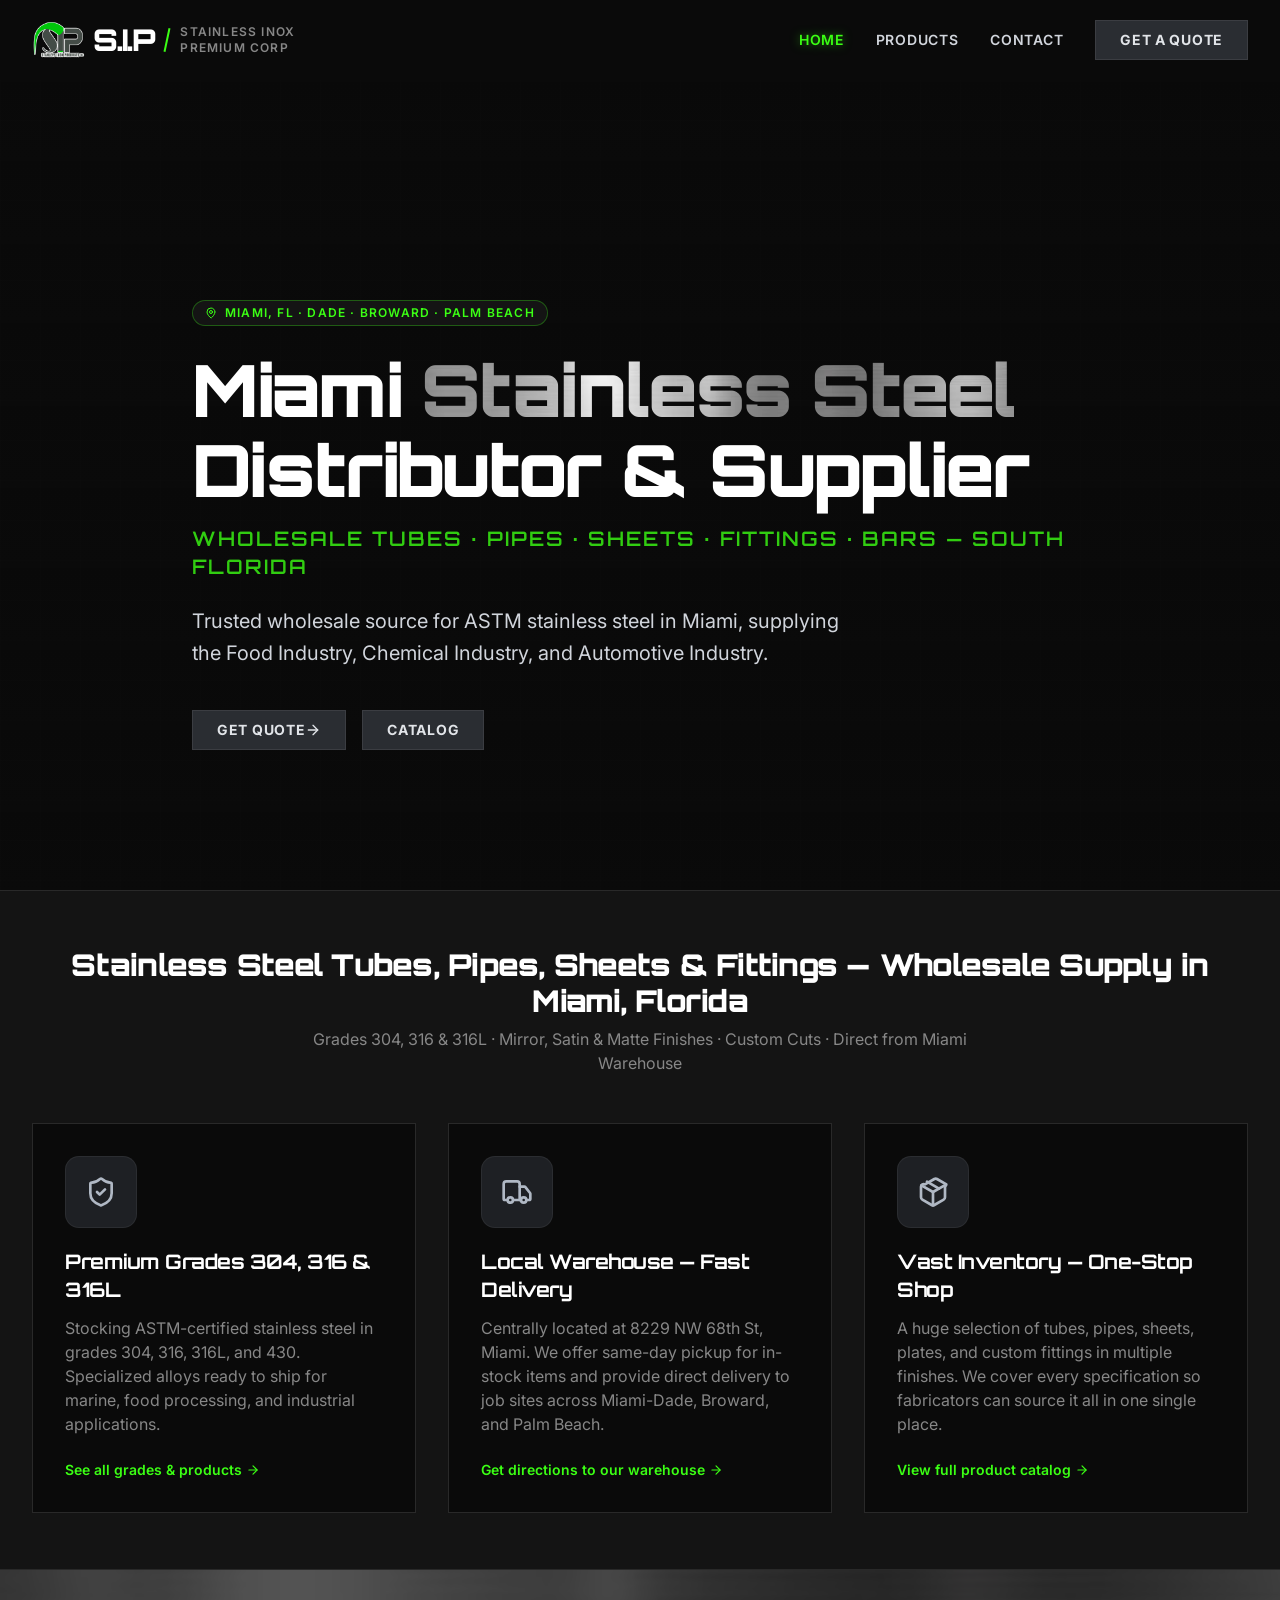
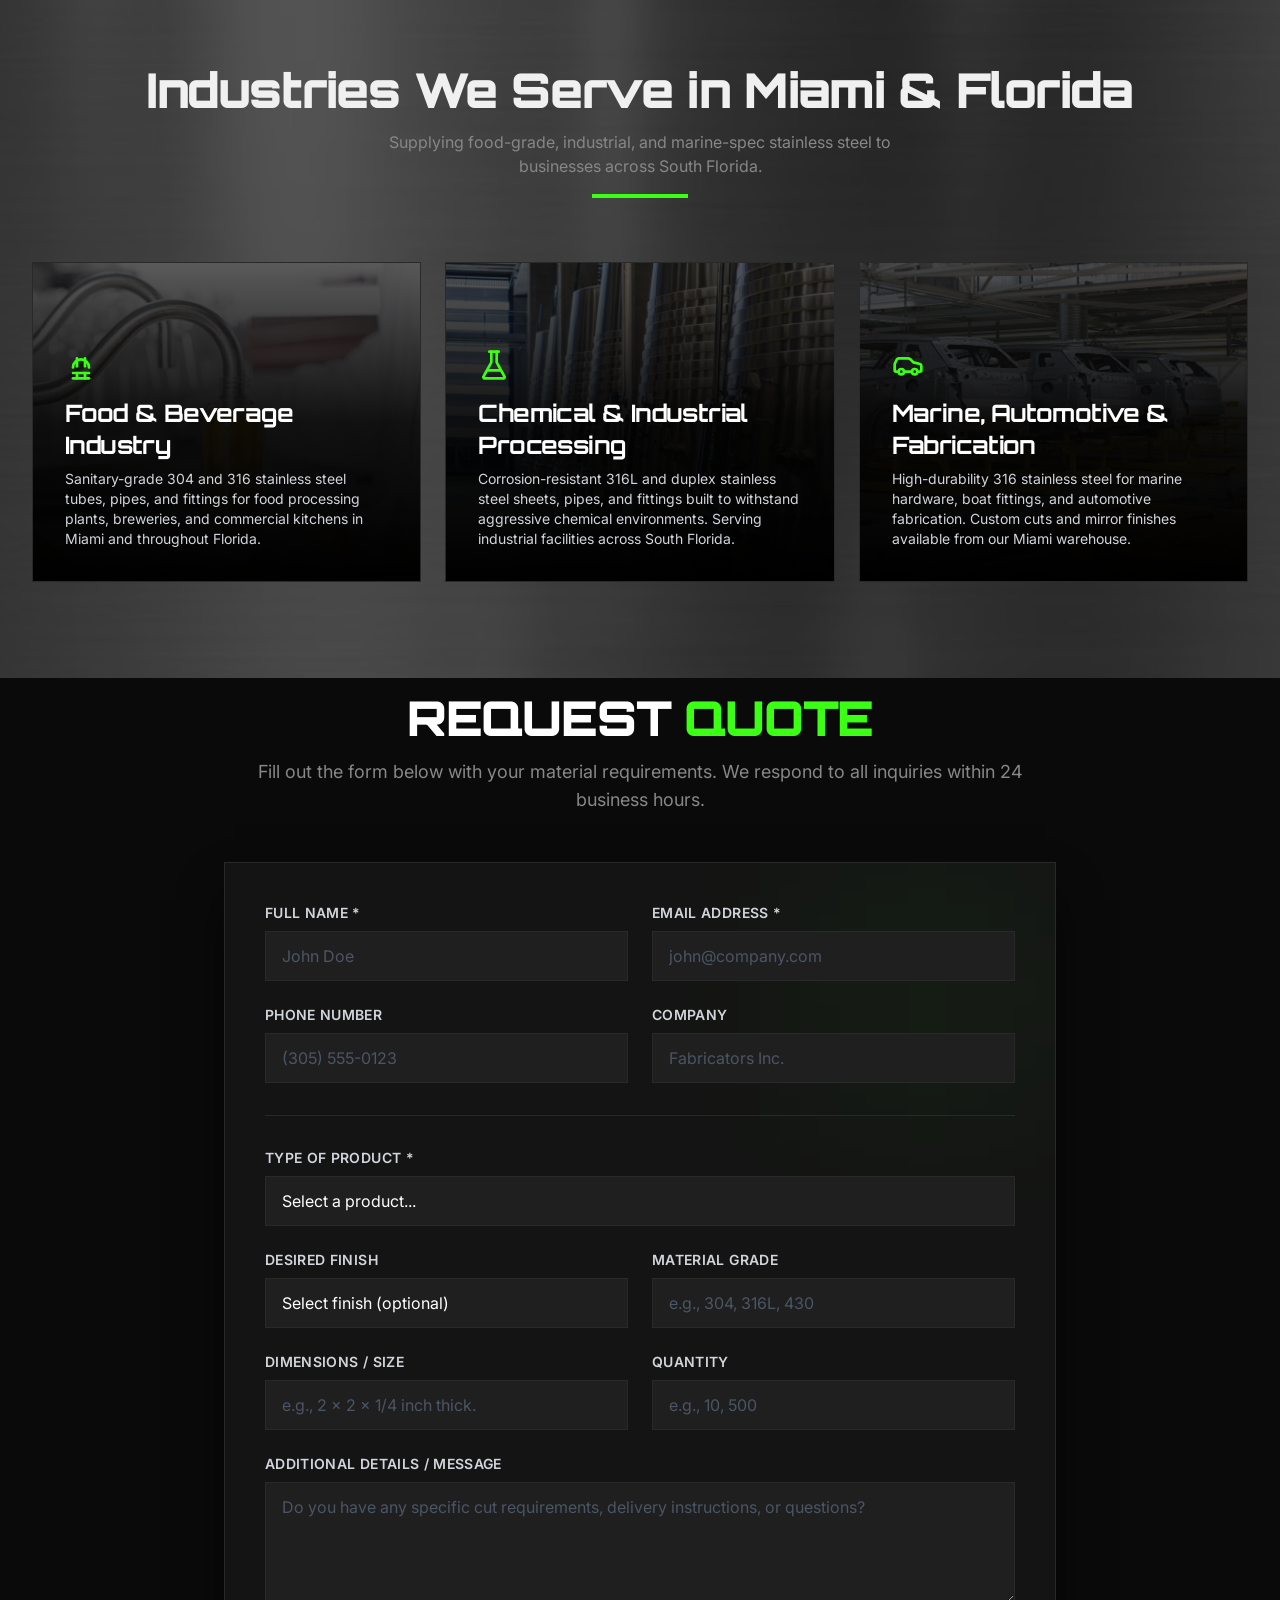
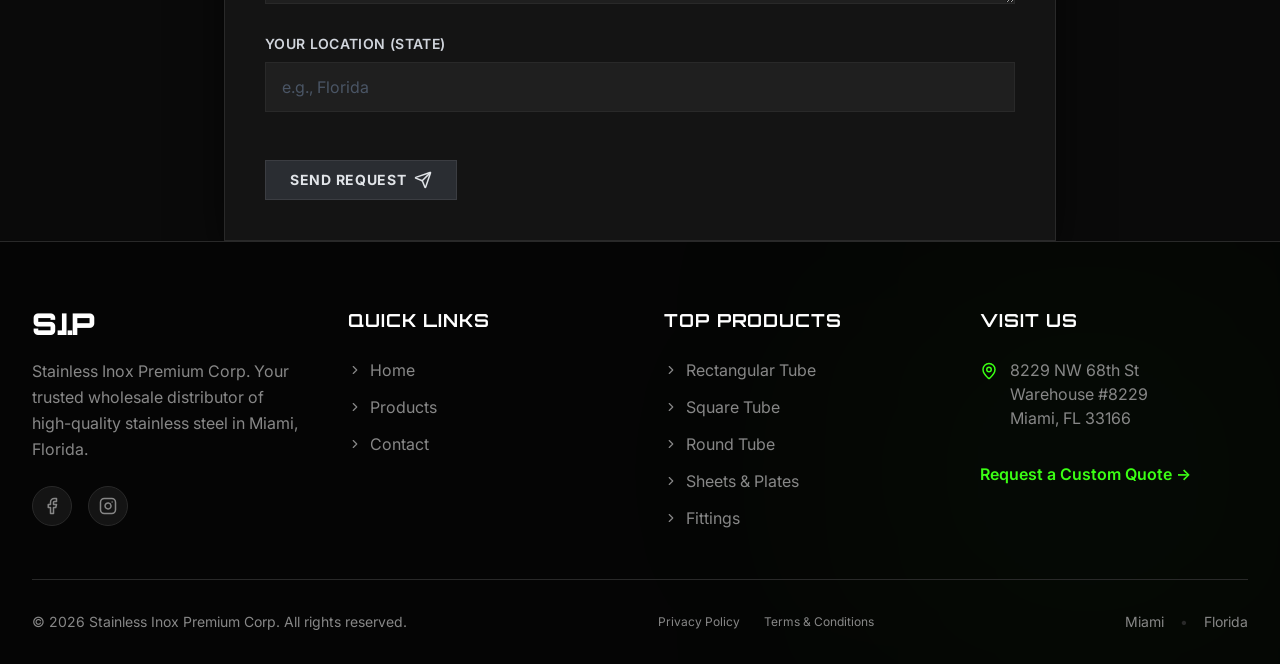
==== index.html @ 3139b79c "Add Privacy Policy and Terms & Conditions pages and update footer" ====
<!DOCTYPE html>
<html lang="en">
<head>
    <!-- Google tag (gtag.js) -->
    <script async src="https://www.googletagmanager.com/gtag/js?id=G-3RP966E97Y"></script>
    <script>
      window.dataLayer = window.dataLayer || [];
      function gtag(){dataLayer.push(arguments);}
      gtag('js', new Date());

      gtag('config', 'G-3RP966E97Y');
    </script>
    <link rel="icon" type="image/png" href="favicoin.png">
    <meta charset="UTF-8">
    <meta name="viewport" content="width=device-width, initial-scale=1.0">
    <title>Stainless Inox Premium Corp | Wholesale Stainless Steel Supplier in Miami</title>
    <meta name="description" content="Leading wholesale distributor of premium stainless steel in Miami, FL. We supply tubes, plates, sheets, and fittings primarily for the Food Industry, Chemical Industry, and Automotive Industry. Get a quote today!">
    <meta name="keywords" content="stainless steel supplier, wholesale stainless steel Miami, stainless steel distributor Florida, stainless steel tubes, stainless steel plates, marine grade stainless steel, 316L, 304, stainless inox premium corp">
    <meta name="robots" content="index, follow">
    <link rel="stylesheet" href="assets/css/style.css">
    <link href="https://fonts.googleapis.com/css2?family=Inter:wght@400;500;600;700;800;900&family=Orbitron:wght@400;500;600;700;800;900&display=swap" rel="stylesheet">
    <style>
        header { position: fixed; top: 0; width: 100%; z-index: 100; transition: all 0.3s; }

        .steel-text {
            background-image: 
                linear-gradient(120deg, transparent 0%, transparent 40%, rgba(255, 255, 255, 0.8) 50%, transparent 60%, transparent 100%),
                url('assets/images/Fondo-acero-inoxidable.jpg');
            background-size: 200% 100%, cover;
            background-position: -100% 0, center;
            background-repeat: no-repeat, no-repeat;
            color: transparent;
            -webkit-background-clip: text;
            background-clip: text;
            display: inline-block;
            transition: transform 0.3s ease-out;
            transform-origin: center;
        }
        .steel-text:hover {
            transform: scale(1.05);
        }
        .steel-text.shine-active {
            animation: steelShine 1s ease-in-out forwards;
        }
        @keyframes steelShine {
            0% { background-position: -100% 0, center; }
            100% { background-position: 200% 0, center; }
        }
    </style>
</head>
<body id="page-home" data-basepath="./" class="bg-background text-foreground font-sans pt-20">
    <div id="root" class="flex flex-col min-h-screen">
        <div id="header-placeholder"></div>
        <main class="flex-grow"><div class="flex-grow flex flex-col" style="opacity: 1; filter: blur(0px);"><script type="application/ld+json">{"@context":"https://schema.org","@type":"WholesaleStore","name":"Stainless Inox Premium Corp","alternateName":"S.I.P","description":"Wholesale distributor of stainless steel tubes, pipes, sheets, plates, and fittings in Miami, Florida serving the Food Industry, Chemical Industry, and Automotive Industry.","url":"https://stainlesssteelsip.com","telephone":"+1-786-555-0192","email":"sales@stainlesssteelsip.com","image":"https://stainlesssteelsip.comassets/images/hero-industrial.png","@id":"https://stainlesssteelsip.com","address":{"@type":"PostalAddress","streetAddress":"8229 NW 68th St, Warehouse #8229","addressLocality":"Miami","addressRegion":"FL","postalCode":"33166","addressCountry":"US"},"geo":{"@type":"GeoCoordinates","latitude":25.8361,"longitude":-80.3303},"openingHoursSpecification":[{"@type":"OpeningHoursSpecification","dayOfWeek":["Monday","Tuesday","Wednesday","Thursday","Friday"],"opens":"08:00","closes":"17:00"}],"areaServed":[{"@type":"City","name":"Miami"},{"@type":"AdministrativeArea","name":"Miami-Dade County"},{"@type":"AdministrativeArea","name":"Broward County"},{"@type":"AdministrativeArea","name":"Palm Beach County"},{"@type":"State","name":"Florida"}],"sameAs":["https://www.facebook.com/profile.php?id=61577009122899","https://www.instagram.com/stainlessinoxpremiumcorp"],"priceRange":"$$","currenciesAccepted":"USD","paymentAccepted":"Check, Wire Transfer, Credit Card","hasOfferCatalog":{"@type":"OfferCatalog","name":"Stainless Steel Products — Miami Wholesale","itemListElement":[{"@type":"Offer","itemOffered":{"@type":"Product","name":"Stainless Steel Rectangular Tube — Grades 304, 316, 316L"}},{"@type":"Offer","itemOffered":{"@type":"Product","name":"Stainless Steel Square Tube — Grades 304, 316, 316L"}},{"@type":"Offer","itemOffered":{"@type":"Product","name":"Stainless Steel Round Tube — Grades 304, 316, 316L"}},{"@type":"Offer","itemOffered":{"@type":"Product","name":"Stainless Steel Sheets & Plates — Grades 304, 316, 430"}},{"@type":"Offer","itemOffered":{"@type":"Product","name":"Stainless Steel Pipe — Schedule 10, 40, 80"}},{"@type":"Offer","itemOffered":{"@type":"Product","name":"Stainless Steel Fittings — Elbows, Tees, Flanges, Reducers"}},{"@type":"Offer","itemOffered":{"@type":"Product","name":"Stainless Steel Flat Bar & Angle Bar"}},{"@type":"Offer","itemOffered":{"@type":"Product","name":"Stainless Steel Round Bar & Hex Bar"}}]}}</script><section class="relative min-h-[90vh] flex items-center justify-center overflow-hidden" aria-label="Stainless Steel Wholesale Distributor Miami — Hero"><style>@keyframes hero-slideshow{0%{opacity:0.5;transform:scale(1.02)}26.66%{opacity:0.5;transform:scale(1.05)}33.33%{opacity:0;transform:scale(1.06)}93.33%{opacity:0;transform:scale(1)}100%{opacity:0.5;transform:scale(1.02)}}.hero-slide{position:absolute;top:0;left:0;width:100%;height:100%;object-fit:cover;opacity:0;will-change:opacity,transform;animation:hero-slideshow 15s infinite ease-in-out}img.hero-slide:nth-of-type(1){animation-delay:0s}img.hero-slide:nth-of-type(2){animation-delay:-10s}img.hero-slide:nth-of-type(3){animation-delay:-5s}</style><div class="absolute inset-0 z-0 bg-black"><img alt="Commercial stainless steel kitchen" class="hero-slide" width="1920" height="1080" loading="eager" src="assets/images/Cocina-de-restaurante-en-acero-inoxidable.jpg"><img alt="Stainless steel industrial tanks" class="hero-slide" width="1920" height="1080" loading="eager" src="assets/images/acero-inoxidable-ponce-tecnologia.jpg"><img alt="Automotive and marine stainless steel parts" class="hero-slide" width="1920" height="1080" loading="eager" src="assets/images/Automotive-Industry-home.jpg"><div class="absolute inset-0 bg-gradient-to-b from-background/60 via-background/40 to-background z-10 pointer-events-none"></div><div class="absolute inset-0 bg-grid-pattern opacity-10 z-10 pointer-events-none"></div></div><div class="max-w-7xl mx-auto px-4 sm:px-6 lg:px-8 relative z-10 pt-20"><div class="max-w-4xl" style="opacity: 1;"><div class="inline-flex items-center gap-2 px-3 py-1 rounded-full bg-card border border-primary/30 mb-6" style="opacity: 1; transform: none;"><svg xmlns="http://www.w3.org/2000/svg" width="12" height="12" viewBox="0 0 24 24" fill="none" stroke="currentColor" stroke-width="2" stroke-linecap="round" stroke-linejoin="round" class="lucide lucide-map-pin text-primary" aria-hidden="true"><path d="M20 10c0 4.993-5.539 10.193-7.399 11.799a1 1 0 0 1-.67-.01C9.539 20.193 4 14.993 4 10a8 8 0 0 1 16 0"></path><circle cx="12" cy="10" r="3"></circle></svg><span class="text-xs font-semibold text-primary uppercase tracking-widest">Miami, FL · Dade · Broward · Palm Beach</span></div><h1 class="text-5xl sm:text-6xl md:text-7xl font-black text-white leading-[1.1] mb-4" style="opacity: 1; transform: none;">Miami <span class="steel-text" onmouseenter="this.classList.remove('shine-active'); void this.offsetWidth; this.classList.add('shine-active');">Stainless Steel</span><br><span class="text-white">Distributor &amp; Supplier</span></h1><h2 class="text-lg md:text-xl font-semibold text-primary/80 uppercase tracking-widest mb-6" style="opacity: 1; transform: none;">Wholesale Tubes · Pipes · Sheets · Fittings · Bars — South Florida</h2><p class="text-lg md:text-xl text-gray-300 mb-10 max-w-2xl leading-relaxed" style="opacity: 1; transform: none;">Trusted wholesale source for ASTM stainless steel in Miami, supplying the Food Industry, Chemical Industry, and Automotive Industry.</p><div class="flex flex-col sm:flex-row gap-4" style="opacity: 1; transform: none;"><a aria-label="Request a quote" href="#quote" class="group relative inline-flex h-10 items-center justify-center px-6 py-2 overflow-hidden font-bold uppercase tracking-wider text-sm holo-btn">Get Quote <svg xmlns="http://www.w3.org/2000/svg" width="16" height="16" viewBox="0 0 24 24" fill="none" stroke="currentColor" stroke-width="2" stroke-linecap="round" stroke-linejoin="round" class="lucide lucide-arrow-right group-hover:translate-x-1 transition-transform duration-300" aria-hidden="true"><path d="M5 12h14"></path><path d="m12 5 7 7-7 7"></path></svg></a><a aria-label="View catalog" href="pages/products.html" class="relative inline-flex h-10 items-center justify-center px-6 py-2 overflow-hidden font-bold uppercase tracking-wider text-sm holo-btn">Catalog</a></div></div></div></section><section class="py-14 bg-card border-y border-border" aria-label="Why choose Stainless Inox Premium Corp"><div class="max-w-7xl mx-auto px-4 sm:px-6 lg:px-8"><div class="text-center mb-12"><h2 class="text-2xl md:text-3xl font-black font-display text-white mb-2">Stainless Steel Tubes, Pipes, Sheets &amp; Fittings — Wholesale Supply in Miami, Florida</h2><p class="text-muted-foreground max-w-2xl mx-auto text-sm md:text-base">Grades 304, 316 &amp; 316L · Mirror, Satin &amp; Matte Finishes · Custom Cuts · Direct from Miami Warehouse</p></div><div class="grid grid-cols-1 md:grid-cols-3 gap-8"><article class="p-8 bg-background border border-border hover:border-primary/30 transition-colors group flex flex-col" style="opacity: 1; transform: none;"><div class="holo-icon"><svg xmlns="http://www.w3.org/2000/svg" width="24" height="24" viewBox="0 0 24 24" fill="none" stroke="currentColor" stroke-width="2" stroke-linecap="round" stroke-linejoin="round" class="lucide lucide-shield-check " aria-hidden="true"><path d="M20 13c0 5-3.5 7.5-7.66 8.95a1 1 0 0 1-.67-.01C7.5 20.5 4 18 4 13V6a1 1 0 0 1 1-1c2 0 4.5-1.2 6.24-2.72a1.17 1.17 0 0 1 1.52 0C14.51 3.81 17 5 19 5a1 1 0 0 1 1 1z"></path><path d="m9 12 2 2 4-4"></path></svg></div><h3 class="text-xl font-display font-bold text-white mb-3">Premium Grades 304, 316 &amp; 316L</h3><p class="text-muted-foreground flex-grow mb-6">Stocking ASTM-certified stainless steel in grades 304, 316, 316L, and 430. Specialized alloys ready to ship for marine, food processing, and industrial applications.</p><a href="pages/products.html" class="text-primary text-sm font-semibold hover:underline underline-offset-4 inline-flex items-center gap-1 mt-auto">See all grades &amp; products <svg xmlns="http://www.w3.org/2000/svg" width="14" height="14" viewBox="0 0 24 24" fill="none" stroke="currentColor" stroke-width="2" stroke-linecap="round" stroke-linejoin="round" class="lucide lucide-arrow-right" aria-hidden="true"><path d="M5 12h14"></path><path d="m12 5 7 7-7 7"></path></svg></a></article><article class="p-8 bg-background border border-border hover:border-primary/30 transition-colors group flex flex-col" style="opacity: 1; transform: none;"><div class="holo-icon"><svg xmlns="http://www.w3.org/2000/svg" width="24" height="24" viewBox="0 0 24 24" fill="none" stroke="currentColor" stroke-width="2" stroke-linecap="round" stroke-linejoin="round" class="lucide lucide-truck " aria-hidden="true"><path d="M14 18V6a2 2 0 0 0-2-2H4a2 2 0 0 0-2 2v11a1 1 0 0 0 1 1h2"></path><path d="M15 18H9"></path><path d="M19 18h2a1 1 0 0 0 1-1v-3.65a1 1 0 0 0-.22-.624l-3.48-4.35A1 1 0 0 0 17.52 8H14"></path><circle cx="17" cy="18" r="2"></circle><circle cx="7" cy="18" r="2"></circle></svg></div><h3 class="text-xl font-display font-bold text-white mb-3">Local Warehouse — Fast Delivery</h3><p class="text-muted-foreground flex-grow mb-6">Centrally located at 8229 NW 68th St, Miami. We offer same-day pickup for in-stock items and provide direct delivery to job sites across Miami-Dade, Broward, and Palm Beach.</p><a href="pages/contacto.html" class="text-primary text-sm font-semibold hover:underline underline-offset-4 inline-flex items-center gap-1 mt-auto">Get directions to our warehouse <svg xmlns="http://www.w3.org/2000/svg" width="14" height="14" viewBox="0 0 24 24" fill="none" stroke="currentColor" stroke-width="2" stroke-linecap="round" stroke-linejoin="round" class="lucide lucide-arrow-right" aria-hidden="true"><path d="M5 12h14"></path><path d="m12 5 7 7-7 7"></path></svg></a></article><article class="p-8 bg-background border border-border hover:border-primary/30 transition-colors group flex flex-col" style="opacity: 1; transform: none;"><div class="holo-icon"><svg xmlns="http://www.w3.org/2000/svg" width="24" height="24" viewBox="0 0 24 24" fill="none" stroke="currentColor" stroke-width="2" stroke-linecap="round" stroke-linejoin="round" class="lucide lucide-package " aria-hidden="true"><path d="M11 21.73a2 2 0 0 0 2 0l7-4A2 2 0 0 0 21 16V8a2 2 0 0 0 1-1.73l-7-4a2 2 0 0 0-2 0l-7 4A2 2 0 0 0 3 8v8a2 2 0 0 0 1 1.73z"></path><path d="M12 22V12"></path><polyline points="3.29 7 12 12 20.71 7"></polyline><path d="m7.5 4.27 9 5.15"></path></svg></div><h3 class="text-xl font-display font-bold text-white mb-3">Vast Inventory — One-Stop Shop</h3><p class="text-muted-foreground flex-grow mb-6">A huge selection of tubes, pipes, sheets, plates, and custom fittings in multiple finishes. We cover every specification so fabricators can source it all in one single place.</p><a href="pages/products.html" class="text-primary text-sm font-semibold hover:underline underline-offset-4 inline-flex items-center gap-1 mt-auto">View full product catalog <svg xmlns="http://www.w3.org/2000/svg" width="14" height="14" viewBox="0 0 24 24" fill="none" stroke="currentColor" stroke-width="2" stroke-linecap="round" stroke-linejoin="round" class="lucide lucide-arrow-right" aria-hidden="true"><path d="M5 12h14"></path><path d="m12 5 7 7-7 7"></path></svg></a></article></div></div></section><section class="py-24 relative overflow-hidden" aria-label="Industries served by Stainless Inox Premium Corp Miami"><div class="absolute inset-0 z-0"><img src="assets/images/Fondo-acero-inoxidable.jpg" alt="" class="w-full h-full object-cover opacity-30"></div><div class="max-w-7xl mx-auto px-4 sm:px-6 lg:px-8 relative z-10"><div class="text-center mb-16"><h2 class="text-3xl md:text-5xl font-black font-display mb-4">Industries We Serve in Miami &amp; Florida</h2><p class="text-muted-foreground max-w-xl mx-auto">Supplying food-grade, industrial, and marine-spec stainless steel to businesses across South Florida.</p><div class="w-24 h-1 bg-primary mx-auto mt-4"></div></div><div class="grid grid-cols-1 md:grid-cols-3 gap-6"><article class="group relative h-80 bg-card border border-border overflow-hidden p-8 flex flex-col justify-end" aria-label="Food and Beverage — food-grade stainless steel Miami" style="opacity: 1; transform: none;"><div class="absolute inset-0 bg-gradient-to-t from-black via-black/80 to-transparent z-10" aria-hidden="true"></div><img alt="Stainless steel products for Food and Beverage in Miami, Florida" class="absolute inset-0 w-full h-full object-cover opacity-30 group-hover:opacity-50 group-hover:scale-105 transition-all duration-700" loading="lazy" width="640" height="320" src="assets/images/Food-Industry-Home.jpg"><div class="relative z-20"><svg xmlns="http://www.w3.org/2000/svg" width="24" height="24" viewBox="0 0 24 24" fill="none" stroke="currentColor" stroke-width="2" stroke-linecap="round" stroke-linejoin="round" class="lucide lucide-chef-hat text-primary w-8 h-8 mb-4" aria-hidden="true"><path d="M6 13.81A6 6 0 1 1 18 13.81"></path><path d="M9 13V7"></path><path d="M15 13V7"></path><path d="M6 18h12"></path><path d="M6 22h12"></path><path d="M9 18v4"></path><path d="M15 18v4"></path></svg><h3 class="text-2xl font-bold font-display text-white mb-2">Food &amp; Beverage Industry</h3><p class="text-gray-300 text-sm">Sanitary-grade 304 and 316 stainless steel tubes, pipes, and fittings for food processing plants, breweries, and commercial kitchens in Miami and throughout Florida.</p></div></article><article class="group relative h-80 bg-card border border-border overflow-hidden p-8 flex flex-col justify-end" aria-label="Chemical Industry — chemical grade stainless steel Florida" style="opacity: 1; transform: none;"><div class="absolute inset-0 bg-gradient-to-t from-black via-black/80 to-transparent z-10" aria-hidden="true"></div><img alt="Stainless steel products for Chemical Industry in Miami, Florida" class="absolute inset-0 w-full h-full object-cover opacity-30 group-hover:opacity-50 group-hover:scale-105 transition-all duration-700" loading="lazy" width="640" height="320" src="assets/images/Chemical-Industry-home.jpg"><div class="relative z-20"><svg xmlns="http://www.w3.org/2000/svg" width="24" height="24" viewBox="0 0 24 24" fill="none" stroke="currentColor" stroke-width="2" stroke-linecap="round" stroke-linejoin="round" class="lucide lucide-flask-conical text-primary w-8 h-8 mb-4" aria-hidden="true"><path d="M10 2v8L4.36 20.24A1 1 0 0 0 5.23 22h13.54a1 1 0 0 0 .87-1.76L14 10V2"></path><path d="M8.5 2h7"></path><path d="M7 16h10"></path></svg><h3 class="text-2xl font-bold font-display text-white mb-2">Chemical &amp; Industrial Processing</h3><p class="text-gray-300 text-sm">Corrosion-resistant 316L and duplex stainless steel sheets, pipes, and fittings built to withstand aggressive chemical environments. Serving industrial facilities across South Florida.</p></div></article><article class="group relative h-80 bg-card border border-border overflow-hidden p-8 flex flex-col justify-end" aria-label="Marine and Auto — marine stainless steel Miami" style="opacity: 1; transform: none;"><div class="absolute inset-0 bg-gradient-to-t from-black via-black/80 to-transparent z-10" aria-hidden="true"></div><img alt="Stainless steel products for Marine and Auto in Miami, Florida" class="absolute inset-0 w-full h-full object-cover opacity-30 group-hover:opacity-50 group-hover:scale-105 transition-all duration-700" loading="lazy" width="640" height="320" src="assets/images/Automotive-Industry-home.jpg"><div class="relative z-20"><svg xmlns="http://www.w3.org/2000/svg" width="24" height="24" viewBox="0 0 24 24" fill="none" stroke="currentColor" stroke-width="2" stroke-linecap="round" stroke-linejoin="round" class="lucide lucide-car text-primary w-8 h-8 mb-4" aria-hidden="true"><path d="M19 17h2c.6 0 1-.4 1-1v-3c0-.9-.7-1.7-1.5-1.9C18.7 10.6 16 10 16 10s-1.3-1.4-2.2-2.3c-.5-.4-1.1-.7-1.8-.7H5c-.6 0-1.1.4-1.4.9l-1.4 2.9A3.7 3.7 0 0 0 2 12v4c0 .6.4 1 1 1h2"></path><circle cx="7" cy="17" r="2"></circle><path d="M9 17h6"></path><circle cx="17" cy="17" r="2"></circle></svg><h3 class="text-2xl font-bold font-display text-white mb-2">Marine, Automotive &amp; Fabrication</h3><p class="text-gray-300 text-sm">High-durability 316 stainless steel for marine hardware, boat fittings, and automotive fabrication. Custom cuts and mirror finishes available from our Miami warehouse.</p></div></article></div></div></section></div>
<div class="flex-grow flex flex-col"
                    style="opacity: 1; filter: blur(0px);">
                    <section id="quote" class="pt-4 pb-0 bg-background min-h-[90vh]">
                        <div class="max-w-4xl mx-auto px-4 sm:px-6 lg:px-8">
                            <div class="text-center mb-12">
                                <h1
                                    class="text-4xl md:text-5xl font-black font-display uppercase mb-4 text-white">
                                    
                                        Request <span class="text-primary">
                                        
                                            Quote 
                                    </span>
                                </h1>
                                <p class="text-muted-foreground text-lg">
                                    
                                        Fill out the form below with your material requirements. We respond to all inquiries within 24 business hours.
                                    
                                </p>
                            </div>
                            <div
                                class="bg-card border border-border p-6 md:p-10 relative overflow-hidden shadow-2xl shadow-black"
                                style="opacity: 1; transform: none;">
                                <div
                                    class="absolute top-0 right-0 w-64 h-64 bg-primary/5 blur-[100px] pointer-events-none">
                                </div>
                                <form action="https://formsubmit.co/stainlessinoxsale.felipegascon@gmail.com" method="POST" class="space-y-6 relative z-10">
                                    <input type="hidden" name="_subject" value="New Quote Request from S.I.P Website">
                                    <input type="text" name="_honey" style="display:none">
                                    <input type="hidden" name="_template" value="table">
                                    <div class="grid grid-cols-1 md:grid-cols-2 gap-6">
                                        <div><label
                                                class="block text-sm font-semibold text-gray-300 mb-2 uppercase tracking-wide">
                                                
                                                    Full Name *
                                                    
                                                
                                            </label><input
                                                type="text" required minlength="3" pattern="[A-Za-z\s]+" title="Only letters and spaces are allowed"
                                                class="w-full bg-input border border-border px-4 py-3 text-white focus:outline-none focus:border-primary focus:ring-1 focus:ring-primary transition-all placeholder:text-gray-600"
                                                placeholder="John Doe" name="name"></div>
                                        <div><label
                                                class="block text-sm font-semibold text-gray-300 mb-2 uppercase tracking-wide">
                                                
                                                    Email Address *
                                                
                                            </label><input
                                                class="w-full bg-input border border-border px-4 py-3 text-white focus:outline-none focus:border-primary focus:ring-1 focus:ring-primary transition-all placeholder:text-gray-600"
                                                placeholder="john@company.com" type="email" required name="email"></div>
                                        <div><label
                                                class="block text-sm font-semibold text-gray-300 mb-2 uppercase tracking-wide">
                                                
                                                    Phone Number
                                                    
                                                
                                            </label><input
                                                type="tel" minlength="10" pattern="[\d\s\-\+\(\)]+" title="Only numbers and phone symbols (+, -, parenthesis) allowed"
                                                class="w-full bg-input border border-border px-4 py-3 text-white focus:outline-none focus:border-primary focus:ring-1 focus:ring-primary transition-all placeholder:text-gray-600"
                                                placeholder="(305) 555-0123" name="phone"></div>
                                        <div><label
                                                class="block text-sm font-semibold text-gray-300 mb-2 uppercase tracking-wide">
                                                
                                                    Company
                                                
                                            </label><input
                                                type="text" minlength="2"
                                                class="w-full bg-input border border-border px-4 py-3 text-white focus:outline-none focus:border-primary focus:ring-1 focus:ring-primary transition-all placeholder:text-gray-600"
                                                placeholder="Fabricators Inc." name="company"></div>
                                    </div>
                                    <div class="border-t border-border my-8"></div>
                                    <div class="grid grid-cols-1 md:grid-cols-2 gap-6">
                                        <div class="md:col-span-2"><label
                                                class="block text-sm font-semibold text-gray-300 mb-2 uppercase tracking-wide">
                                                
                                                    Type of Product *
                                                    
                                                
                                            </label><select name="productType" required
                                                class="w-full bg-input border border-border px-4 py-3 text-white focus:outline-none focus:border-primary focus:ring-1 focus:ring-primary transition-all appearance-none">
                                                <option value="">
                                                    
                                                        Select a product...
                                                    
                                                </option>
                                                <option value="rectangular-tube">
                                                    
                                                        Rectangular Tube
                                                    
                                                </option>
                                                <option value="square-tube">
                                                    
                                                        Square Tube
                                                        
                                                    
                                                </option>
                                                <option value="round-tube">
                                                    
                                                        Round Tube
                                                        
                                                    
                                                </option>
                                                <option value="sheet-plate">
                                                    
                                                        Sheet / Plate
                                                    
                                                </option>
                                                <option value="angle-bar">
                                                    
                                                        Angle Bar
                                                        
                                                    
                                                </option>
                                                <option value="flat-bar">
                                                    
                                                        Flat Bar
                                                        
                                                    
                                                </option>
                                                <option value="round-bar">
                                                    
                                                        Round Bar
                                                        
                                                    
                                                </option>
                                                <option value="hex-bar">
                                                    
                                                        Hex Bar
                                                    
                                                </option>
                                                <option value="pipe">
                                                    
                                                        Pipe 
                                                </option>
                                                <option value="fittings">
                                                    
                                                        Fittings
                                                        
                                                    
                                                </option>
                                                <option value="other">
                                                    
                                                        Other 
                                                </option>
                                            </select></div>
                                        <div><label
                                                class="block text-sm font-semibold text-gray-300 mb-2 uppercase tracking-wide">
                                                
                                                    Desired Finish
                                                    
                                                
                                            </label><select name="finish"
                                                class="w-full bg-input border border-border px-4 py-3 text-white focus:outline-none focus:border-primary focus:ring-1 focus:ring-primary transition-all appearance-none">
                                                <option value="">
                                                    
                                                        Select finish (optional)
                                                    
                                                </option>
                                                <option value="mirror-finish">
                                                    
                                                        Mirror Finish
                                                        
                                                    
                                                </option>
                                                <option value="satin-finish">
                                                    
                                                        Satin Finish
                                                    
                                                </option>
                                                <option value="matte-2b">
                                                    
                                                        Matte 2B
                                                    
                                                </option>
                                                <option value="no-4-brushed">
                                                    
                                                        No. 4 Brushed
                                                        
                                                    
                                                </option>
                                                <option value="no-8-mirror">
                                                    
                                                        No. 8 Mirror
                                                        
                                                    
                                                </option>
                                                <option value="other">
                                                    
                                                        Other 
                                                </option>
                                            </select></div>
                                        <div><label
                                                class="block text-sm font-semibold text-gray-300 mb-2 uppercase tracking-wide">
                                                
                                                    Material Grade
                                                    
                                                
                                            </label><input
                                                class="w-full bg-input border border-border px-4 py-3 text-white focus:outline-none focus:border-primary focus:ring-1 focus:ring-primary transition-all placeholder:text-gray-600"
                                                placeholder="e.g., 304, 316L, 430" name="grade"></div>
                                        <div><label
                                                class="block text-sm font-semibold text-gray-300 mb-2 uppercase tracking-wide">
                                                
                                                    Dimensions / Size
                                                
                                            </label><input
                                                class="w-full bg-input border border-border px-4 py-3 text-white focus:outline-none focus:border-primary focus:ring-1 focus:ring-primary transition-all placeholder:text-gray-600"
                                                placeholder="e.g., 2 x 2 x 1/4 inch thick."
                                                name="dimensions"></div>
                                        <div><label
                                                class="block text-sm font-semibold text-gray-300 mb-2 uppercase tracking-wide">
                                                
                                                    Quantity
                                                
                                            </label><input
                                                type="number" min="1"
                                                class="w-full bg-input border border-border px-4 py-3 text-white focus:outline-none focus:border-primary focus:ring-1 focus:ring-primary transition-all placeholder:text-gray-600"
                                                placeholder="e.g., 10, 500" name="quantity">
                                        </div>
                                    </div>
                                    <div><label
                                            class="block text-sm font-semibold text-gray-300 mb-2 uppercase tracking-wide">
                                            
                                                Additional Details / Message
                                            
                                        </label><textarea name="message" rows="4"
                                            class="w-full bg-input border border-border px-4 py-3 text-white focus:outline-none focus:border-primary focus:ring-1 focus:ring-primary transition-all placeholder:text-gray-600 resize-y"
                                            placeholder="Do you have any specific cut requirements, delivery instructions, or questions?"></textarea>
                                    </div>
                                    <div><label
                                            class="block text-sm font-semibold text-gray-300 mb-2 uppercase tracking-wide">
                                            
                                                Your Location (State)
                                                
                                            
                                        </label><input
                                            type="text" minlength="2" pattern="[A-Za-z\s]+" title="Only letters and spaces are allowed"
                                            class="w-full bg-input border border-border px-4 py-3 text-white focus:outline-none focus:border-primary focus:ring-1 focus:ring-primary transition-all placeholder:text-gray-600"
                                            placeholder="e.g., Florida" name="state"></div>
                                    <div class="pt-6"><button type="submit"
                                            class="relative inline-flex h-10 items-center justify-center gap-2 px-6 py-2 overflow-hidden font-bold uppercase tracking-wider text-sm disabled:opacity-50 disabled:cursor-not-allowed holo-btn">
                                            
                                                Send Request
                                                
                                            <svg xmlns="http://www.w3.org/2000/svg" width="18" height="18"
                                                viewBox="0 0 24 24" fill="none" stroke="currentColor" stroke-width="2"
                                                stroke-linecap="round" stroke-linejoin="round"
                                                class="lucide lucide-send" aria-hidden="true">
                                                <path
                                                    d="M14.536 21.686a.5.5 0 0 0 .937-.024l6.5-19a.496.496 0 0 0-.635-.635l-19 6.5a.5.5 0 0 0-.024.937l7.93 3.18a2 2 0 0 1 1.112 1.11z">
                                                </path>
                                                <path d="m21.854 2.147-10.94 10.939"></path>
                                            </svg>
                                        </button></div>
                                </form>
                            </div>
                        </div>
                    </section>
                </div></main>
        <div id="footer-placeholder"></div>
    </div>
    <script src="assets/js/components.js"></script>
    <script>
        // Auto-select product from URL parameter
        window.addEventListener('load', () => {
            const urlParams = new URLSearchParams(window.location.search);
            const product = urlParams.get('product');
            if (product) {
                const select = document.querySelector('select[name="productType"]');
                if (select) {
                    select.value = product;
                    // Optional: smooth scroll to form if not already there via anchor
                    if (window.location.hash === '#quote') {
                        const form = document.getElementById('quote');
                        if (form) {
                            form.scrollIntoView({ behavior: 'smooth' });
                        }
                    }
                }
            }
        });
    </script>
</body>
</html>
---- assets/css/style.css ----
@import url('https://fonts.googleapis.com/css2?family=Inter:wght@300;400;500;600&family=Orbitron:wght@400;500;600;700;800;900&display=swap');
@layer properties;
@layer theme, base, components, utilities;
/*! tailwindcss v4.2.1 | MIT License | https://tailwindcss.com */
@layer theme {
  :root, :host {
    --font-mono: ui-monospace, SFMono-Regular, Menlo, Monaco, Consolas, "Liberation Mono",
      "Courier New", monospace;
    --color-red-50: oklch(97.1% 0.013 17.38);
    --color-red-300: oklch(80.8% 0.114 19.571);
    --color-red-400: oklch(70.4% 0.191 22.216);
    --color-red-600: oklch(57.7% 0.245 27.325);
    --color-emerald-300: oklch(84.5% 0.143 164.978);
    --color-gray-300: oklch(87.2% 0.01 258.338);
    --color-gray-400: oklch(70.7% 0.022 261.325);
    --color-gray-600: oklch(44.6% 0.03 256.802);
    --color-black: #000;
    --color-white: #fff;
    --spacing: 0.25rem;
    --container-sm: 24rem;
    --container-md: 28rem;
    --container-lg: 32rem;
    --container-xl: 36rem;
    --container-2xl: 42rem;
    --container-4xl: 56rem;
    --container-7xl: 80rem;
    --text-xs: 0.75rem;
    --text-xs--line-height: calc(1 / 0.75);
    --text-sm: 0.875rem;
    --text-sm--line-height: calc(1.25 / 0.875);
    --text-base: 1rem;
    --text-base--line-height: calc(1.5 / 1);
    --text-lg: 1.125rem;
    --text-lg--line-height: calc(1.75 / 1.125);
    --text-xl: 1.25rem;
    --text-xl--line-height: calc(1.75 / 1.25);
    --text-2xl: 1.5rem;
    --text-2xl--line-height: calc(2 / 1.5);
    --text-3xl: 1.875rem;
    --text-3xl--line-height: calc(2.25 / 1.875);
    --text-4xl: 2.25rem;
    --text-4xl--line-height: calc(2.5 / 2.25);
    --text-5xl: 3rem;
    --text-5xl--line-height: 1;
    --text-6xl: 3.75rem;
    --text-6xl--line-height: 1;
    --text-7xl: 4.5rem;
    --text-7xl--line-height: 1;
    --font-weight-normal: 400;
    --font-weight-medium: 500;
    --font-weight-semibold: 600;
    --font-weight-bold: 700;
    --font-weight-black: 900;
    --tracking-tighter: -0.05em;
    --tracking-tight: -0.025em;
    --tracking-wide: 0.025em;
    --tracking-wider: 0.05em;
    --tracking-widest: 0.1em;
    --leading-snug: 1.375;
    --leading-normal: 1.5;
    --leading-relaxed: 1.625;
    --ease-out: cubic-bezier(0, 0, 0.2, 1);
    --ease-in-out: cubic-bezier(0.4, 0, 0.2, 1);
    --animate-spin: spin 1s linear infinite;
    --animate-pulse: pulse 2s cubic-bezier(0.4, 0, 0.6, 1) infinite;
    --blur-md: 12px;
    --blur-xl: 24px;
    --aspect-video: 16 / 9;
    --default-transition-duration: 150ms;
    --default-transition-timing-function: cubic-bezier(0.4, 0, 0.2, 1);
    --default-font-family: 'Inter', sans-serif;
    --default-mono-font-family: var(--font-mono);
    --color-border: hsl(0, 0%, 16%);
    --font-display: 'Orbitron', sans-serif;
  }
}
@layer base {
  *, ::after, ::before, ::backdrop, ::file-selector-button {
    box-sizing: border-box;
    margin: 0;
    padding: 0;
    border: 0 solid;
  }
  html, :host {
    line-height: 1.5;
    -webkit-text-size-adjust: 100%;
    tab-size: 4;
    font-family: var(--default-font-family, ui-sans-serif, system-ui, sans-serif, "Apple Color Emoji", "Segoe UI Emoji", "Segoe UI Symbol", "Noto Color Emoji");
    font-feature-settings: var(--default-font-feature-settings, normal);
    font-variation-settings: var(--default-font-variation-settings, normal);
    -webkit-tap-highlight-color: transparent;
  }
  hr {
    height: 0;
    color: inherit;
    border-top-width: 1px;
  }
  abbr:where([title]) {
    -webkit-text-decoration: underline dotted;
    text-decoration: underline dotted;
  }
  h1, h2, h3, h4, h5, h6 {
    font-size: inherit;
    font-weight: inherit;
  }
  a {
    color: inherit;
    -webkit-text-decoration: inherit;
    text-decoration: inherit;
  }
  b, strong {
    font-weight: bolder;
  }
  code, kbd, samp, pre {
    font-family: var(--default-mono-font-family, ui-monospace, SFMono-Regular, Menlo, Monaco, Consolas, "Liberation Mono", "Courier New", monospace);
    font-feature-settings: var(--default-mono-font-feature-settings, normal);
    font-variation-settings: var(--default-mono-font-variation-settings, normal);
    font-size: 1em;
  }
  small {
    font-size: 80%;
  }
  sub, sup {
    font-size: 75%;
    line-height: 0;
    position: relative;
    vertical-align: baseline;
  }
  sub {
    bottom: -0.25em;
  }
  sup {
    top: -0.5em;
  }
  table {
    text-indent: 0;
    border-color: inherit;
    border-collapse: collapse;
  }
  :-moz-focusring {
    outline: auto;
  }
  progress {
    vertical-align: baseline;
  }
  summary {
    display: list-item;
  }
  ol, ul, menu {
    list-style: none;
  }
  img, svg, video, canvas, audio, iframe, embed, object {
    display: block;
    vertical-align: middle;
  }
  img, video {
    max-width: 100%;
    height: auto;
  }
  button, input, select, optgroup, textarea, ::file-selector-button {
    font: inherit;
    font-feature-settings: inherit;
    font-variation-settings: inherit;
    letter-spacing: inherit;
    color: inherit;
    border-radius: 0;
    background-color: transparent;
    opacity: 1;
  }
  :where(select:is([multiple], [size])) optgroup {
    font-weight: bolder;
  }
  :where(select:is([multiple], [size])) optgroup option {
    padding-inline-start: 20px;
  }
  ::file-selector-button {
    margin-inline-end: 4px;
  }
  ::placeholder {
    opacity: 1;
  }
  @supports (not (-webkit-appearance: -apple-pay-button))  or (contain-intrinsic-size: 1px) {
    ::placeholder {
      color: currentcolor;
      @supports (color: color-mix(in lab, red, red)) {
        color: color-mix(in oklab, currentcolor 50%, transparent);
      }
    }
  }
  textarea {
    resize: vertical;
  }
  ::-webkit-search-decoration {
    -webkit-appearance: none;
  }
  ::-webkit-date-and-time-value {
    min-height: 1lh;
    text-align: inherit;
  }
  ::-webkit-datetime-edit {
    display: inline-flex;
  }
  ::-webkit-datetime-edit-fields-wrapper {
    padding: 0;
  }
  ::-webkit-datetime-edit, ::-webkit-datetime-edit-year-field, ::-webkit-datetime-edit-month-field, ::-webkit-datetime-edit-day-field, ::-webkit-datetime-edit-hour-field, ::-webkit-datetime-edit-minute-field, ::-webkit-datetime-edit-second-field, ::-webkit-datetime-edit-millisecond-field, ::-webkit-datetime-edit-meridiem-field {
    padding-block: 0;
  }
  ::-webkit-calendar-picker-indicator {
    line-height: 1;
  }
  :-moz-ui-invalid {
    box-shadow: none;
  }
  button, input:where([type="button"], [type="reset"], [type="submit"]), ::file-selector-button {
    appearance: button;
  }
  ::-webkit-inner-spin-button, ::-webkit-outer-spin-button {
    height: auto;
  }
  [hidden]:where(:not([hidden="until-found"])) {
    display: none !important;
  }
}
@layer utilities {
  .\@container\/field-group {
    container-type: inline-size;
    container-name: field-group;
  }
  .pointer-events-auto {
    pointer-events: auto;
  }
  .pointer-events-none {
    pointer-events: none;
  }
  .invisible {
    visibility: hidden;
  }
  .visible {
    visibility: visible;
  }
  .sr-only {
    position: absolute;
    width: 1px;
    height: 1px;
    padding: 0;
    margin: -1px;
    overflow: hidden;
    clip-path: inset(50%);
    white-space: nowrap;
    border-width: 0;
  }
  .absolute {
    position: absolute;
  }
  .fixed {
    position: fixed;
  }
  .relative {
    position: relative;
  }
  .static {
    position: static;
  }
  .inset-0 {
    inset: calc(var(--spacing) * 0);
  }
  .inset-x-0 {
    inset-inline: calc(var(--spacing) * 0);
  }
  .inset-y-0 {
    inset-block: calc(var(--spacing) * 0);
  }
  .start {
    inset-inline-start: var(--spacing);
  }
  .-top-12 {
    top: calc(var(--spacing) * -12);
  }
  .top-0 {
    top: calc(var(--spacing) * 0);
  }
  .top-1\.5 {
    top: calc(var(--spacing) * 1.5);
  }
  .top-1\/2 {
    top: calc(1 / 2 * 100%);
  }
  .top-2 {
    top: calc(var(--spacing) * 2);
  }
  .top-3\.5 {
    top: calc(var(--spacing) * 3.5);
  }
  .top-4 {
    top: calc(var(--spacing) * 4);
  }
  .top-\[1px\] {
    top: 1px;
  }
  .top-\[50\%\] {
    top: 50%;
  }
  .top-\[60\%\] {
    top: 60%;
  }
  .top-full {
    top: 100%;
  }
  .-right-12 {
    right: calc(var(--spacing) * -12);
  }
  .right-0 {
    right: calc(var(--spacing) * 0);
  }
  .right-1 {
    right: calc(var(--spacing) * 1);
  }
  .right-2 {
    right: calc(var(--spacing) * 2);
  }
  .right-3 {
    right: calc(var(--spacing) * 3);
  }
  .right-4 {
    right: calc(var(--spacing) * 4);
  }
  .-bottom-12 {
    bottom: calc(var(--spacing) * -12);
  }
  .bottom-0 {
    bottom: calc(var(--spacing) * 0);
  }
  .-left-12 {
    left: calc(var(--spacing) * -12);
  }
  .left-0 {
    left: calc(var(--spacing) * 0);
  }
  .left-1\/2 {
    left: calc(1 / 2 * 100%);
  }
  .left-2 {
    left: calc(var(--spacing) * 2);
  }
  .left-\[50\%\] {
    left: 50%;
  }
  .z-0 {
    z-index: 0;
  }
  .z-10 {
    z-index: 10;
  }
  .z-20 {
    z-index: 20;
  }
  .z-40 {
    z-index: 40;
  }
  .z-50 {
    z-index: 50;
  }
  .z-\[1\] {
    z-index: 1;
  }
  .z-\[100\] {
    z-index: 100;
  }
  .order-first {
    order: -9999;
  }
  .order-last {
    order: 9999;
  }
  .\!m-0 {
    margin: calc(var(--spacing) * 0) !important;
  }
  .-mx-1 {
    margin-inline: calc(var(--spacing) * -1);
  }
  .mx-1 {
    margin-inline: calc(var(--spacing) * 1);
  }
  .mx-2 {
    margin-inline: calc(var(--spacing) * 2);
  }
  .mx-3\.5 {
    margin-inline: calc(var(--spacing) * 3.5);
  }
  .mx-4 {
    margin-inline: calc(var(--spacing) * 4);
  }
  .mx-auto {
    margin-inline: auto;
  }
  .-my-2 {
    margin-block: calc(var(--spacing) * -2);
  }
  .my-0 {
    margin-block: calc(var(--spacing) * 0);
  }
  .my-0\.5 {
    margin-block: calc(var(--spacing) * 0.5);
  }
  .my-1 {
    margin-block: calc(var(--spacing) * 1);
  }
  .my-8 {
    margin-block: calc(var(--spacing) * 8);
  }
  .-mt-4 {
    margin-top: calc(var(--spacing) * -4);
  }
  .mt-1 {
    margin-top: calc(var(--spacing) * 1);
  }
  .mt-1\.5 {
    margin-top: calc(var(--spacing) * 1.5);
  }
  .mt-2 {
    margin-top: calc(var(--spacing) * 2);
  }
  .mt-4 {
    margin-top: calc(var(--spacing) * 4);
  }
  .mt-8 {
    margin-top: calc(var(--spacing) * 8);
  }
  .mt-10 {
    margin-top: calc(var(--spacing) * 10);
  }
  .mt-24 {
    margin-top: calc(var(--spacing) * 24);
  }
  .mt-auto {
    margin-top: auto;
  }
  .mr-2 {
    margin-right: calc(var(--spacing) * 2);
  }
  .mb-1 {
    margin-bottom: calc(var(--spacing) * 1);
  }
  .mb-2 {
    margin-bottom: calc(var(--spacing) * 2);
  }
  .mb-3 {
    margin-bottom: calc(var(--spacing) * 3);
  }
  .mb-4 {
    margin-bottom: calc(var(--spacing) * 4);
  }
  .mb-6 {
    margin-bottom: calc(var(--spacing) * 6);
  }
  .mb-8 {
    margin-bottom: calc(var(--spacing) * 8);
  }
  .mb-10 {
    margin-bottom: calc(var(--spacing) * 10);
  }
  .mb-12 {
    margin-bottom: calc(var(--spacing) * 12);
  }
  .mb-16 {
    margin-bottom: calc(var(--spacing) * 16);
  }
  .-ml-4 {
    margin-left: calc(var(--spacing) * -4);
  }
  .ml-1 {
    margin-left: calc(var(--spacing) * 1);
  }
  .ml-4 {
    margin-left: calc(var(--spacing) * 4);
  }
  .ml-auto {
    margin-left: auto;
  }
  .line-clamp-2 {
    overflow: hidden;
    display: -webkit-box;
    -webkit-box-orient: vertical;
    -webkit-line-clamp: 2;
  }
  .block {
    display: block;
  }
  .flex {
    display: flex;
  }
  .grid {
    display: grid;
  }
  .hidden {
    display: none;
  }
  .inline-block {
    display: inline-block;
  }
  .inline-flex {
    display: inline-flex;
  }
  .table {
    display: table;
  }
  .aspect-square {
    aspect-ratio: 1 / 1;
  }
  .aspect-video {
    aspect-ratio: var(--aspect-video);
  }
  .size-4 {
    width: calc(var(--spacing) * 4);
    height: calc(var(--spacing) * 4);
  }
  .size-6 {
    width: calc(var(--spacing) * 6);
    height: calc(var(--spacing) * 6);
  }
  .size-8 {
    width: calc(var(--spacing) * 8);
    height: calc(var(--spacing) * 8);
  }
  .size-10 {
    width: calc(var(--spacing) * 10);
    height: calc(var(--spacing) * 10);
  }
  .size-\[--cell-size\] {
    width: --cell-size;
    height: --cell-size;
  }
  .h-0 {
    height: calc(var(--spacing) * 0);
  }
  .h-1 {
    height: calc(var(--spacing) * 1);
  }
  .h-1\.5 {
    height: calc(var(--spacing) * 1.5);
  }
  .h-2 {
    height: calc(var(--spacing) * 2);
  }
  .h-2\.5 {
    height: calc(var(--spacing) * 2.5);
  }
  .h-3 {
    height: calc(var(--spacing) * 3);
  }
  .h-3\.5 {
    height: calc(var(--spacing) * 3.5);
  }
  .h-4 {
    height: calc(var(--spacing) * 4);
  }
  .h-5 {
    height: calc(var(--spacing) * 5);
  }
  .h-6 {
    height: calc(var(--spacing) * 6);
  }
  .h-7 {
    height: calc(var(--spacing) * 7);
  }
  .h-8 {
    height: calc(var(--spacing) * 8);
  }
  .h-9 {
    height: calc(var(--spacing) * 9);
  }
  .h-10 {
    height: calc(var(--spacing) * 10);
  }
  .h-12 {
    height: calc(var(--spacing) * 12);
  }
  .h-16 {
    height: calc(var(--spacing) * 16);
  }
  .h-32 {
    height: calc(var(--spacing) * 32);
  }
  .h-64 {
    height: calc(var(--spacing) * 64);
  }
  .h-80 {
    height: calc(var(--spacing) * 80);
  }
  .h-96 {
    height: calc(var(--spacing) * 96);
  }
  .h-\[--cell-size\] {
    height: --cell-size;
  }
  .h-\[1px\] {
    height: 1px;
  }
  .h-\[800px\] {
    height: 800px;
  }
  .h-\[var\(--radix-navigation-menu-viewport-height\)\] {
    height: var(--radix-navigation-menu-viewport-height);
  }
  .h-\[var\(--radix-select-trigger-height\)\] {
    height: var(--radix-select-trigger-height);
  }
  .h-auto {
    height: auto;
  }
  .h-full {
    height: 100%;
  }
  .h-px {
    height: 1px;
  }
  .h-svh {
    height: 100svh;
  }
  .max-h-\[--radix-context-menu-content-available-height\] {
    max-height: --radix-context-menu-content-available-height;
  }
  .max-h-\[--radix-select-content-available-height\] {
    max-height: --radix-select-content-available-height;
  }
  .max-h-\[300px\] {
    max-height: 300px;
  }
  .max-h-\[var\(--radix-dropdown-menu-content-available-height\)\] {
    max-height: var(--radix-dropdown-menu-content-available-height);
  }
  .max-h-screen {
    max-height: 100vh;
  }
  .min-h-0 {
    min-height: calc(var(--spacing) * 0);
  }
  .min-h-8 {
    min-height: calc(var(--spacing) * 8);
  }
  .min-h-9 {
    min-height: calc(var(--spacing) * 9);
  }
  .min-h-10 {
    min-height: calc(var(--spacing) * 10);
  }
  .min-h-\[60px\] {
    min-height: 60px;
  }
  .min-h-\[80vh\] {
    min-height: 80vh;
  }
  .min-h-\[90vh\] {
    min-height: 90vh;
  }
  .min-h-\[400px\] {
    min-height: 400px;
  }
  .min-h-screen {
    min-height: 100vh;
  }
  .min-h-svh {
    min-height: 100svh;
  }
  .w-0 {
    width: calc(var(--spacing) * 0);
  }
  .w-1 {
    width: calc(var(--spacing) * 1);
  }
  .w-2 {
    width: calc(var(--spacing) * 2);
  }
  .w-2\.5 {
    width: calc(var(--spacing) * 2.5);
  }
  .w-3 {
    width: calc(var(--spacing) * 3);
  }
  .w-3\.5 {
    width: calc(var(--spacing) * 3.5);
  }
  .w-3\/4 {
    width: calc(3 / 4 * 100%);
  }
  .w-4 {
    width: calc(var(--spacing) * 4);
  }
  .w-5 {
    width: calc(var(--spacing) * 5);
  }
  .w-6 {
    width: calc(var(--spacing) * 6);
  }
  .w-7 {
    width: calc(var(--spacing) * 7);
  }
  .w-8 {
    width: calc(var(--spacing) * 8);
  }
  .w-9 {
    width: calc(var(--spacing) * 9);
  }
  .w-10 {
    width: calc(var(--spacing) * 10);
  }
  .w-12 {
    width: calc(var(--spacing) * 12);
  }
  .w-16 {
    width: calc(var(--spacing) * 16);
  }
  .w-24 {
    width: calc(var(--spacing) * 24);
  }
  .w-32 {
    width: calc(var(--spacing) * 32);
  }
  .w-64 {
    width: calc(var(--spacing) * 64);
  }
  .w-72 {
    width: calc(var(--spacing) * 72);
  }
  .w-96 {
    width: calc(var(--spacing) * 96);
  }
  .w-\[--cell-size\] {
    width: --cell-size;
  }
  .w-\[1px\] {
    width: 1px;
  }
  .w-\[2px\] {
    width: 2px;
  }
  .w-\[100px\] {
    width: 100px;
  }
  .w-\[800px\] {
    width: 800px;
  }
  .w-\[var\(--sidebar-width\)\] {
    width: var(--sidebar-width);
  }
  .w-auto {
    width: auto;
  }
  .w-fit {
    width: fit-content;
  }
  .w-full {
    width: 100%;
  }
  .w-max {
    width: max-content;
  }
  .w-px {
    width: 1px;
  }
  .max-w-2xl {
    max-width: var(--container-2xl);
  }
  .max-w-4xl {
    max-width: var(--container-4xl);
  }
  .max-w-7xl {
    max-width: var(--container-7xl);
  }
  .max-w-\[var\(--skeleton-width\)\] {
    max-width: var(--skeleton-width);
  }
  .max-w-lg {
    max-width: var(--container-lg);
  }
  .max-w-max {
    max-width: max-content;
  }
  .max-w-md {
    max-width: var(--container-md);
  }
  .max-w-sm {
    max-width: var(--container-sm);
  }
  .max-w-xl {
    max-width: var(--container-xl);
  }
  .min-w-0 {
    min-width: calc(var(--spacing) * 0);
  }
  .min-w-5 {
    min-width: calc(var(--spacing) * 5);
  }
  .min-w-8 {
    min-width: calc(var(--spacing) * 8);
  }
  .min-w-9 {
    min-width: calc(var(--spacing) * 9);
  }
  .min-w-10 {
    min-width: calc(var(--spacing) * 10);
  }
  .min-w-\[--cell-size\] {
    min-width: --cell-size;
  }
  .min-w-\[8rem\] {
    min-width: 8rem;
  }
  .min-w-\[12rem\] {
    min-width: 12rem;
  }
  .min-w-\[var\(--radix-select-trigger-width\)\] {
    min-width: var(--radix-select-trigger-width);
  }
  .flex-1 {
    flex: 1;
  }
  .shrink-0 {
    flex-shrink: 0;
  }
  .flex-grow {
    flex-grow: 1;
  }
  .grow {
    flex-grow: 1;
  }
  .grow-0 {
    flex-grow: 0;
  }
  .basis-full {
    flex-basis: 100%;
  }
  .caption-bottom {
    caption-side: bottom;
  }
  .border-collapse {
    border-collapse: collapse;
  }
  .origin-\[--radix-context-menu-content-transform-origin\] {
    transform-origin: --radix-context-menu-content-transform-origin;
  }
  .origin-\[--radix-dropdown-menu-content-transform-origin\] {
    transform-origin: --radix-dropdown-menu-content-transform-origin;
  }
  .origin-\[--radix-hover-card-content-transform-origin\] {
    transform-origin: --radix-hover-card-content-transform-origin;
  }
  .origin-\[--radix-menubar-content-transform-origin\] {
    transform-origin: --radix-menubar-content-transform-origin;
  }
  .origin-\[--radix-popover-content-transform-origin\] {
    transform-origin: --radix-popover-content-transform-origin;
  }
  .origin-\[--radix-select-content-transform-origin\] {
    transform-origin: --radix-select-content-transform-origin;
  }
  .origin-\[--radix-tooltip-content-transform-origin\] {
    transform-origin: --radix-tooltip-content-transform-origin;
  }
  .-translate-x-1\/2 {
    --tw-translate-x: calc(calc(1 / 2 * 100%) * -1);
    translate: var(--tw-translate-x) var(--tw-translate-y);
  }
  .-translate-x-px {
    --tw-translate-x: -1px;
    translate: var(--tw-translate-x) var(--tw-translate-y);
  }
  .translate-x-\[-50\%\] {
    --tw-translate-x: -50%;
    translate: var(--tw-translate-x) var(--tw-translate-y);
  }
  .translate-x-px {
    --tw-translate-x: 1px;
    translate: var(--tw-translate-x) var(--tw-translate-y);
  }
  .-translate-y-1\/2 {
    --tw-translate-y: calc(calc(1 / 2 * 100%) * -1);
    translate: var(--tw-translate-x) var(--tw-translate-y);
  }
  .translate-y-4 {
    --tw-translate-y: calc(var(--spacing) * 4);
    translate: var(--tw-translate-x) var(--tw-translate-y);
  }
  .translate-y-\[-50\%\] {
    --tw-translate-y: -50%;
    translate: var(--tw-translate-x) var(--tw-translate-y);
  }
  .rotate-12 {
    rotate: 12deg;
  }
  .rotate-45 {
    rotate: 45deg;
  }
  .rotate-90 {
    rotate: 90deg;
  }
  .transform {
    transform: var(--tw-rotate-x,) var(--tw-rotate-y,) var(--tw-rotate-z,) var(--tw-skew-x,) var(--tw-skew-y,);
  }
  .animate-pulse {
    animation: var(--animate-pulse);
  }
  .animate-spin {
    animation: var(--animate-spin);
  }
  .cursor-default {
    cursor: default;
  }
  .cursor-pointer {
    cursor: pointer;
  }
  .cursor-text {
    cursor: text;
  }
  .touch-none {
    touch-action: none;
  }
  .resize-none {
    resize: none;
  }
  .resize-y {
    resize: vertical;
  }
  .list-disc {
    list-style-type: disc;
  }
  .list-none {
    list-style-type: none;
  }
  .appearance-none {
    appearance: none;
  }
  .grid-cols-1 {
    grid-template-columns: repeat(1, minmax(0, 1fr));
  }
  .grid-cols-2 {
    grid-template-columns: repeat(2, minmax(0, 1fr));
  }
  .flex-col {
    flex-direction: column;
  }
  .flex-col-reverse {
    flex-direction: column-reverse;
  }
  .flex-row {
    flex-direction: row;
  }
  .flex-wrap {
    flex-wrap: wrap;
  }
  .place-content-center {
    place-content: center;
  }
  .items-center {
    align-items: center;
  }
  .items-end {
    align-items: flex-end;
  }
  .items-start {
    align-items: flex-start;
  }
  .items-stretch {
    align-items: stretch;
  }
  .justify-between {
    justify-content: space-between;
  }
  .justify-center {
    justify-content: center;
  }
  .justify-end {
    justify-content: flex-end;
  }
  .justify-start {
    justify-content: flex-start;
  }
  .gap-1 {
    gap: calc(var(--spacing) * 1);
  }
  .gap-1\.5 {
    gap: calc(var(--spacing) * 1.5);
  }
  .gap-2 {
    gap: calc(var(--spacing) * 2);
  }
  .gap-2\.5 {
    gap: calc(var(--spacing) * 2.5);
  }
  .gap-3 {
    gap: calc(var(--spacing) * 3);
  }
  .gap-4 {
    gap: calc(var(--spacing) * 4);
  }
  .gap-6 {
    gap: calc(var(--spacing) * 6);
  }
  .gap-7 {
    gap: calc(var(--spacing) * 7);
  }
  .gap-8 {
    gap: calc(var(--spacing) * 8);
  }
  .gap-12 {
    gap: calc(var(--spacing) * 12);
  }
  .gap-16 {
    gap: calc(var(--spacing) * 16);
  }
  .space-y-1\.5 {
    :where(& > :not(:last-child)) {
      --tw-space-y-reverse: 0;
      margin-block-start: calc(calc(var(--spacing) * 1.5) * var(--tw-space-y-reverse));
      margin-block-end: calc(calc(var(--spacing) * 1.5) * calc(1 - var(--tw-space-y-reverse)));
    }
  }
  .space-y-2 {
    :where(& > :not(:last-child)) {
      --tw-space-y-reverse: 0;
      margin-block-start: calc(calc(var(--spacing) * 2) * var(--tw-space-y-reverse));
      margin-block-end: calc(calc(var(--spacing) * 2) * calc(1 - var(--tw-space-y-reverse)));
    }
  }
  .space-y-3 {
    :where(& > :not(:last-child)) {
      --tw-space-y-reverse: 0;
      margin-block-start: calc(calc(var(--spacing) * 3) * var(--tw-space-y-reverse));
      margin-block-end: calc(calc(var(--spacing) * 3) * calc(1 - var(--tw-space-y-reverse)));
    }
  }
  .space-y-4 {
    :where(& > :not(:last-child)) {
      --tw-space-y-reverse: 0;
      margin-block-start: calc(calc(var(--spacing) * 4) * var(--tw-space-y-reverse));
      margin-block-end: calc(calc(var(--spacing) * 4) * calc(1 - var(--tw-space-y-reverse)));
    }
  }
  .space-y-6 {
    :where(& > :not(:last-child)) {
      --tw-space-y-reverse: 0;
      margin-block-start: calc(calc(var(--spacing) * 6) * var(--tw-space-y-reverse));
      margin-block-end: calc(calc(var(--spacing) * 6) * calc(1 - var(--tw-space-y-reverse)));
    }
  }
  .space-y-8 {
    :where(& > :not(:last-child)) {
      --tw-space-y-reverse: 0;
      margin-block-start: calc(calc(var(--spacing) * 8) * var(--tw-space-y-reverse));
      margin-block-end: calc(calc(var(--spacing) * 8) * calc(1 - var(--tw-space-y-reverse)));
    }
  }
  .space-x-1 {
    :where(& > :not(:last-child)) {
      --tw-space-x-reverse: 0;
      margin-inline-start: calc(calc(var(--spacing) * 1) * var(--tw-space-x-reverse));
      margin-inline-end: calc(calc(var(--spacing) * 1) * calc(1 - var(--tw-space-x-reverse)));
    }
  }
  .space-x-4 {
    :where(& > :not(:last-child)) {
      --tw-space-x-reverse: 0;
      margin-inline-start: calc(calc(var(--spacing) * 4) * var(--tw-space-x-reverse));
      margin-inline-end: calc(calc(var(--spacing) * 4) * calc(1 - var(--tw-space-x-reverse)));
    }
  }
  .self-stretch {
    align-self: stretch;
  }
  .overflow-auto {
    overflow: auto;
  }
  .overflow-hidden {
    overflow: hidden;
  }
  .overflow-x-hidden {
    overflow-x: hidden;
  }
  .overflow-y-auto {
    overflow-y: auto;
  }
  .rounded-\[2px\] {
    border-radius: 2px;
  }
  .rounded-\[calc\(var\(--radius\)-5px\)\] {
    border-radius: calc(var(--radius) - 5px);
  }
  .rounded-\[inherit\] {
    border-radius: inherit;
  }
  .rounded-full {
    border-radius: calc(infinity * 1px);
  }
  .rounded-lg {
    border-radius: 0.75rem;
  }
  .rounded-md {
    border-radius: 0.5rem;
  }
  .rounded-none {
    border-radius: 0;
  }
  .rounded-sm {
    border-radius: 0.25rem;
  }
  .rounded-xl {
    border-radius: 1rem;
  }
  .rounded-t-\[10px\] {
    border-top-left-radius: 10px;
    border-top-right-radius: 10px;
  }
  .rounded-l-md {
    border-top-left-radius: 0.5rem;
    border-bottom-left-radius: 0.5rem;
  }
  .rounded-tl-sm {
    border-top-left-radius: 0.25rem;
  }
  .rounded-r-md {
    border-top-right-radius: 0.5rem;
    border-bottom-right-radius: 0.5rem;
  }
  .border {
    border-style: var(--tw-border-style);
    border-width: 1px;
  }
  .border-0 {
    border-style: var(--tw-border-style);
    border-width: 0px;
  }
  .border-2 {
    border-style: var(--tw-border-style);
    border-width: 2px;
  }
  .border-\[1\.5px\] {
    border-style: var(--tw-border-style);
    border-width: 1.5px;
  }
  .border-y {
    border-block-style: var(--tw-border-style);
    border-block-width: 1px;
  }
  .border-t {
    border-top-style: var(--tw-border-style);
    border-top-width: 1px;
  }
  .border-r {
    border-right-style: var(--tw-border-style);
    border-right-width: 1px;
  }
  .border-b {
    border-bottom-style: var(--tw-border-style);
    border-bottom-width: 1px;
  }
  .border-l {
    border-left-style: var(--tw-border-style);
    border-left-width: 1px;
  }
  .border-dashed {
    --tw-border-style: dashed;
    border-style: dashed;
  }
  .\[border-color\:var\(--badge-outline\)\] {
    border-color: var(--badge-outline);
  }
  .\[border-color\:var\(--button-outline\)\] {
    border-color: var(--button-outline);
  }
  .border-\[--color-border\] {
    border-color: --color-border;
  }
  .border-border {
    border-color: hsl(0, 0%, 16%);
  }
  .border-border\/50 {
    border-color: color-mix(in oklab, hsl(0, 0%, 16%) 50%, transparent);
  }
  .border-destructive {
    border-color: hsl(0, 84%, 60%);
  }
  .border-destructive\/50 {
    border-color: color-mix(in oklab, hsl(0, 84%, 60%) 50%, transparent);
  }
  .border-input {
    border-color: hsl(0, 0%, 12%);
  }
  .border-primary {
    border-color: hsl(110, 100%, 54%);
  }
  .border-primary\/20 {
    border-color: color-mix(in oklab, hsl(110, 100%, 54%) 20%, transparent);
  }
  .border-primary\/30 {
    border-color: color-mix(in oklab, hsl(110, 100%, 54%) 30%, transparent);
  }
  .border-primary\/50 {
    border-color: color-mix(in oklab, hsl(110, 100%, 54%) 50%, transparent);
  }
  .border-transparent {
    border-color: transparent;
  }
  .border-t-transparent {
    border-top-color: transparent;
  }
  .border-l-transparent {
    border-left-color: transparent;
  }
  .bg-\[\#050505\] {
    background-color: #050505;
  }
  .bg-\[--color-bg\] {
    background-color: --color-bg;
  }
  .bg-accent {
    background-color: hsl(0, 0%, 12%);
  }
  .bg-background {
    background-color: hsl(0, 0%, 4%);
  }
  .bg-background\/80 {
    background-color: color-mix(in oklab, hsl(0, 0%, 4%) 80%, transparent);
  }
  .bg-background\/95 {
    background-color: color-mix(in oklab, hsl(0, 0%, 4%) 95%, transparent);
  }
  .bg-black\/80 {
    background-color: color-mix(in srgb, #000 80%, transparent);
    @supports (color: color-mix(in lab, red, red)) {
      background-color: color-mix(in oklab, var(--color-black) 80%, transparent);
    }
  }
  .bg-border {
    background-color: hsl(0, 0%, 16%);
  }
  .bg-card {
    background-color: hsl(0, 0%, 8%);
  }
  .bg-destructive {
    background-color: hsl(0, 84%, 60%);
  }
  .bg-foreground {
    background-color: hsl(0, 0%, 94%);
  }
  .bg-input {
    background-color: hsl(0, 0%, 12%);
  }
  .bg-muted {
    background-color: hsl(0, 0%, 12%);
  }
  .bg-muted\/50 {
    background-color: color-mix(in oklab, hsl(0, 0%, 12%) 50%, transparent);
  }
  .bg-primary {
    background-color: hsl(110, 100%, 54%);
  }
  .bg-primary\/5 {
    background-color: color-mix(in oklab, hsl(110, 100%, 54%) 5%, transparent);
  }
  .bg-primary\/10 {
    background-color: color-mix(in oklab, hsl(110, 100%, 54%) 10%, transparent);
  }
  .bg-primary\/20 {
    background-color: color-mix(in oklab, hsl(110, 100%, 54%) 20%, transparent);
  }
  .bg-secondary {
    background-color: hsl(120, 100%, 40%);
  }
  .bg-transparent {
    background-color: transparent;
  }
  .bg-white {
    background-color: var(--color-white);
  }
  .bg-gradient-to-b {
    --tw-gradient-position: to bottom in oklab;
    background-image: linear-gradient(var(--tw-gradient-stops));
  }
  .bg-gradient-to-r {
    --tw-gradient-position: to right in oklab;
    background-image: linear-gradient(var(--tw-gradient-stops));
  }
  .bg-gradient-to-t {
    --tw-gradient-position: to top in oklab;
    background-image: linear-gradient(var(--tw-gradient-stops));
  }
  .from-background {
    --tw-gradient-from: hsl(0, 0%, 4%);
    --tw-gradient-stops: var(--tw-gradient-via-stops, var(--tw-gradient-position), var(--tw-gradient-from) var(--tw-gradient-from-position), var(--tw-gradient-to) var(--tw-gradient-to-position));
  }
  .from-background\/80 {
    --tw-gradient-from: color-mix(in oklab, hsl(0, 0%, 4%) 80%, transparent);
    --tw-gradient-stops: var(--tw-gradient-via-stops, var(--tw-gradient-position), var(--tw-gradient-from) var(--tw-gradient-from-position), var(--tw-gradient-to) var(--tw-gradient-to-position));
  }
  .from-black {
    --tw-gradient-from: var(--color-black);
    --tw-gradient-stops: var(--tw-gradient-via-stops, var(--tw-gradient-position), var(--tw-gradient-from) var(--tw-gradient-from-position), var(--tw-gradient-to) var(--tw-gradient-to-position));
  }
  .from-black\/80 {
    --tw-gradient-from: color-mix(in srgb, #000 80%, transparent);
    @supports (color: color-mix(in lab, red, red)) {
      --tw-gradient-from: color-mix(in oklab, var(--color-black) 80%, transparent);
    }
    --tw-gradient-stops: var(--tw-gradient-via-stops, var(--tw-gradient-position), var(--tw-gradient-from) var(--tw-gradient-from-position), var(--tw-gradient-to) var(--tw-gradient-to-position));
  }
  .from-card {
    --tw-gradient-from: hsl(0, 0%, 8%);
    --tw-gradient-stops: var(--tw-gradient-via-stops, var(--tw-gradient-position), var(--tw-gradient-from) var(--tw-gradient-from-position), var(--tw-gradient-to) var(--tw-gradient-to-position));
  }
  .from-primary {
    --tw-gradient-from: hsl(110, 100%, 54%);
    --tw-gradient-stops: var(--tw-gradient-via-stops, var(--tw-gradient-position), var(--tw-gradient-from) var(--tw-gradient-from-position), var(--tw-gradient-to) var(--tw-gradient-to-position));
  }
  .via-background\/60 {
    --tw-gradient-via: color-mix(in oklab, hsl(0, 0%, 4%) 60%, transparent);
    --tw-gradient-via-stops: var(--tw-gradient-position), var(--tw-gradient-from) var(--tw-gradient-from-position), var(--tw-gradient-via) var(--tw-gradient-via-position), var(--tw-gradient-to) var(--tw-gradient-to-position);
    --tw-gradient-stops: var(--tw-gradient-via-stops);
  }
  .via-background\/90 {
    --tw-gradient-via: color-mix(in oklab, hsl(0, 0%, 4%) 90%, transparent);
    --tw-gradient-via-stops: var(--tw-gradient-position), var(--tw-gradient-from) var(--tw-gradient-from-position), var(--tw-gradient-via) var(--tw-gradient-via-position), var(--tw-gradient-to) var(--tw-gradient-to-position);
    --tw-gradient-stops: var(--tw-gradient-via-stops);
  }
  .via-black\/80 {
    --tw-gradient-via: color-mix(in srgb, #000 80%, transparent);
    @supports (color: color-mix(in lab, red, red)) {
      --tw-gradient-via: color-mix(in oklab, var(--color-black) 80%, transparent);
    }
    --tw-gradient-via-stops: var(--tw-gradient-position), var(--tw-gradient-from) var(--tw-gradient-from-position), var(--tw-gradient-via) var(--tw-gradient-via-position), var(--tw-gradient-to) var(--tw-gradient-to-position);
    --tw-gradient-stops: var(--tw-gradient-via-stops);
  }
  .to-background {
    --tw-gradient-to: hsl(0, 0%, 4%);
    --tw-gradient-stops: var(--tw-gradient-via-stops, var(--tw-gradient-position), var(--tw-gradient-from) var(--tw-gradient-from-position), var(--tw-gradient-to) var(--tw-gradient-to-position));
  }
  .to-emerald-300 {
    --tw-gradient-to: var(--color-emerald-300);
    --tw-gradient-stops: var(--tw-gradient-via-stops, var(--tw-gradient-position), var(--tw-gradient-from) var(--tw-gradient-from-position), var(--tw-gradient-to) var(--tw-gradient-to-position));
  }
  .to-transparent {
    --tw-gradient-to: transparent;
    --tw-gradient-stops: var(--tw-gradient-via-stops, var(--tw-gradient-position), var(--tw-gradient-from) var(--tw-gradient-from-position), var(--tw-gradient-to) var(--tw-gradient-to-position));
  }
  .bg-clip-text {
    background-clip: text;
  }
  .fill-current {
    fill: currentcolor;
  }
  .fill-primary {
    fill: hsl(110, 100%, 54%);
  }
  .object-cover {
    object-fit: cover;
  }
  .p-0 {
    padding: calc(var(--spacing) * 0);
  }
  .p-1 {
    padding: calc(var(--spacing) * 1);
  }
  .p-2 {
    padding: calc(var(--spacing) * 2);
  }
  .p-3 {
    padding: calc(var(--spacing) * 3);
  }
  .p-4 {
    padding: calc(var(--spacing) * 4);
  }
  .p-5 {
    padding: calc(var(--spacing) * 5);
  }
  .p-6 {
    padding: calc(var(--spacing) * 6);
  }
  .p-8 {
    padding: calc(var(--spacing) * 8);
  }
  .p-12 {
    padding: calc(var(--spacing) * 12);
  }
  .p-\[1px\] {
    padding: 1px;
  }
  .px-1 {
    padding-inline: calc(var(--spacing) * 1);
  }
  .px-1\.5 {
    padding-inline: calc(var(--spacing) * 1.5);
  }
  .px-2 {
    padding-inline: calc(var(--spacing) * 2);
  }
  .px-2\.5 {
    padding-inline: calc(var(--spacing) * 2.5);
  }
  .px-3 {
    padding-inline: calc(var(--spacing) * 3);
  }
  .px-4 {
    padding-inline: calc(var(--spacing) * 4);
  }
  .px-6 {
    padding-inline: calc(var(--spacing) * 6);
  }
  .px-8 {
    padding-inline: calc(var(--spacing) * 8);
  }
  .px-10 {
    padding-inline: calc(var(--spacing) * 10);
  }
  .px-\[--cell-size\] {
    padding-inline: --cell-size;
  }
  .py-0\.5 {
    padding-block: calc(var(--spacing) * 0.5);
  }
  .py-1 {
    padding-block: calc(var(--spacing) * 1);
  }
  .py-1\.5 {
    padding-block: calc(var(--spacing) * 1.5);
  }
  .py-2 {
    padding-block: calc(var(--spacing) * 2);
  }
  .py-3 {
    padding-block: calc(var(--spacing) * 3);
  }
  .py-4 {
    padding-block: calc(var(--spacing) * 4);
  }
  .py-5 {
    padding-block: calc(var(--spacing) * 5);
  }
  .py-6 {
    padding-block: calc(var(--spacing) * 6);
  }
  .py-12 {
    padding-block: calc(var(--spacing) * 12);
  }
  .py-14 {
    padding-block: calc(var(--spacing) * 14);
  }
  .py-20 {
    padding-block: calc(var(--spacing) * 20);
  }
  .py-24 {
    padding-block: calc(var(--spacing) * 24);
  }
  .pt-0 {
    padding-top: calc(var(--spacing) * 0);
  }
  .pt-3 {
    padding-top: calc(var(--spacing) * 3);
  }
  .pt-4 {
    padding-top: calc(var(--spacing) * 4);
  }
  .pt-6 {
    padding-top: calc(var(--spacing) * 6);
  }
  .pt-8 {
    padding-top: calc(var(--spacing) * 8);
  }
  .pt-16 {
    padding-top: calc(var(--spacing) * 16);
  }
  .pt-20 {
    padding-top: calc(var(--spacing) * 20);
  }
  .pt-24 {
    padding-top: calc(var(--spacing) * 24);
  }
  .pr-1 {
    padding-right: calc(var(--spacing) * 1);
  }
  .pr-2 {
    padding-right: calc(var(--spacing) * 2);
  }
  .pr-2\.5 {
    padding-right: calc(var(--spacing) * 2.5);
  }
  .pr-3 {
    padding-right: calc(var(--spacing) * 3);
  }
  .pr-8 {
    padding-right: calc(var(--spacing) * 8);
  }
  .pb-3 {
    padding-bottom: calc(var(--spacing) * 3);
  }
  .pb-4 {
    padding-bottom: calc(var(--spacing) * 4);
  }
  .pb-8 {
    padding-bottom: calc(var(--spacing) * 8);
  }
  .pb-12 {
    padding-bottom: calc(var(--spacing) * 12);
  }
  .pb-16 {
    padding-bottom: calc(var(--spacing) * 16);
  }
  .pl-2 {
    padding-left: calc(var(--spacing) * 2);
  }
  .pl-2\.5 {
    padding-left: calc(var(--spacing) * 2.5);
  }
  .pl-3 {
    padding-left: calc(var(--spacing) * 3);
  }
  .pl-4 {
    padding-left: calc(var(--spacing) * 4);
  }
  .pl-8 {
    padding-left: calc(var(--spacing) * 8);
  }
  .text-center {
    text-align: center;
  }
  .text-left {
    text-align: left;
  }
  .align-middle {
    vertical-align: middle;
  }
  .font-display {
    font-family: 'Orbitron', sans-serif;
  }
  .font-mono {
    font-family: var(--font-mono);
  }
  .font-sans {
    font-family: 'Inter', sans-serif;
  }
  .text-2xl {
    font-size: var(--text-2xl);
    line-height: var(--tw-leading, var(--text-2xl--line-height));
  }
  .text-3xl {
    font-size: var(--text-3xl);
    line-height: var(--tw-leading, var(--text-3xl--line-height));
  }
  .text-4xl {
    font-size: var(--text-4xl);
    line-height: var(--tw-leading, var(--text-4xl--line-height));
  }
  .text-5xl {
    font-size: var(--text-5xl);
    line-height: var(--tw-leading, var(--text-5xl--line-height));
  }
  .text-base {
    font-size: var(--text-base);
    line-height: var(--tw-leading, var(--text-base--line-height));
  }
  .text-lg {
    font-size: var(--text-lg);
    line-height: var(--tw-leading, var(--text-lg--line-height));
  }
  .text-sm {
    font-size: var(--text-sm);
    line-height: var(--tw-leading, var(--text-sm--line-height));
  }
  .text-sm\/relaxed {
    font-size: var(--text-sm);
    line-height: var(--leading-relaxed);
  }
  .text-xl {
    font-size: var(--text-xl);
    line-height: var(--tw-leading, var(--text-xl--line-height));
  }
  .text-xs {
    font-size: var(--text-xs);
    line-height: var(--tw-leading, var(--text-xs--line-height));
  }
  .text-\[0\.8rem\] {
    font-size: 0.8rem;
  }
  .leading-\[1\.1\] {
    --tw-leading: 1.1;
    line-height: 1.1;
  }
  .leading-none {
    --tw-leading: 1;
    line-height: 1;
  }
  .leading-normal {
    --tw-leading: var(--leading-normal);
    line-height: var(--leading-normal);
  }
  .leading-relaxed {
    --tw-leading: var(--leading-relaxed);
    line-height: var(--leading-relaxed);
  }
  .leading-snug {
    --tw-leading: var(--leading-snug);
    line-height: var(--leading-snug);
  }
  .font-black {
    --tw-font-weight: var(--font-weight-black);
    font-weight: var(--font-weight-black);
  }
  .font-bold {
    --tw-font-weight: var(--font-weight-bold);
    font-weight: var(--font-weight-bold);
  }
  .font-medium {
    --tw-font-weight: var(--font-weight-medium);
    font-weight: var(--font-weight-medium);
  }
  .font-normal {
    --tw-font-weight: var(--font-weight-normal);
    font-weight: var(--font-weight-normal);
  }
  .font-semibold {
    --tw-font-weight: var(--font-weight-semibold);
    font-weight: var(--font-weight-semibold);
  }
  .tracking-tight {
    --tw-tracking: var(--tracking-tight);
    letter-spacing: var(--tracking-tight);
  }
  .tracking-tighter {
    --tw-tracking: var(--tracking-tighter);
    letter-spacing: var(--tracking-tighter);
  }
  .tracking-wide {
    --tw-tracking: var(--tracking-wide);
    letter-spacing: var(--tracking-wide);
  }
  .tracking-wider {
    --tw-tracking: var(--tracking-wider);
    letter-spacing: var(--tracking-wider);
  }
  .tracking-widest {
    --tw-tracking: var(--tracking-widest);
    letter-spacing: var(--tracking-widest);
  }
  .text-balance {
    text-wrap: balance;
  }
  .break-words {
    overflow-wrap: break-word;
  }
  .whitespace-nowrap {
    white-space: nowrap;
  }
  .text-accent-foreground {
    color: hsl(0, 0%, 94%);
  }
  .text-background {
    color: hsl(0, 0%, 4%);
  }
  .text-border {
    color: hsl(0, 0%, 16%);
  }
  .text-card-foreground {
    color: hsl(0, 0%, 94%);
  }
  .text-current {
    color: currentcolor;
  }
  .text-destructive {
    color: hsl(0, 84%, 60%);
  }
  .text-destructive-foreground {
    color: hsl(0, 0%, 94%);
  }
  .text-foreground {
    color: hsl(0, 0%, 94%);
  }
  .text-foreground\/50 {
    color: color-mix(in oklab, hsl(0, 0%, 94%) 50%, transparent);
  }
  .text-gray-300 {
    color: var(--color-gray-300);
  }
  .text-gray-400 {
    color: var(--color-gray-400);
  }
  .text-muted-foreground {
    color: hsl(0, 0%, 53%);
  }
  .text-primary {
    color: hsl(110, 100%, 54%);
  }
  .text-primary-foreground {
    color: hsl(0, 0%, 4%);
  }
  .text-primary\/80 {
    color: color-mix(in oklab, hsl(110, 100%, 54%) 80%, transparent);
  }
  .text-secondary-foreground {
    color: hsl(0, 0%, 94%);
  }
  .text-transparent {
    color: transparent;
  }
  .text-white {
    color: var(--color-white);
  }
  .uppercase {
    text-transform: uppercase;
  }
  .not-italic {
    font-style: normal;
  }
  .tabular-nums {
    --tw-numeric-spacing: tabular-nums;
    font-variant-numeric: var(--tw-ordinal,) var(--tw-slashed-zero,) var(--tw-numeric-figure,) var(--tw-numeric-spacing,) var(--tw-numeric-fraction,);
  }
  .decoration-primary\/50 {
    text-decoration-color: color-mix(in oklab, hsl(110, 100%, 54%) 50%, transparent);
  }
  .underline-offset-4 {
    text-underline-offset: 4px;
  }
  .opacity-0 {
    opacity: 0%;
  }
  .opacity-10 {
    opacity: 10%;
  }
  .opacity-20 {
    opacity: 20%;
  }
  .opacity-30 {
    opacity: 30%;
  }
  .opacity-40 {
    opacity: 40%;
  }
  .opacity-50 {
    opacity: 50%;
  }
  .opacity-60 {
    opacity: 60%;
  }
  .opacity-70 {
    opacity: 70%;
  }
  .opacity-90 {
    opacity: 90%;
  }
  .shadow {
    --tw-shadow: 0 1px 3px 0 var(--tw-shadow-color, rgb(0 0 0 / 0.1)), 0 1px 2px -1px var(--tw-shadow-color, rgb(0 0 0 / 0.1));
    box-shadow: var(--tw-inset-shadow), var(--tw-inset-ring-shadow), var(--tw-ring-offset-shadow), var(--tw-ring-shadow), var(--tw-shadow);
  }
  .shadow-2xl {
    --tw-shadow: 0 25px 50px -12px var(--tw-shadow-color, rgb(0 0 0 / 0.25));
    box-shadow: var(--tw-inset-shadow), var(--tw-inset-ring-shadow), var(--tw-ring-offset-shadow), var(--tw-ring-shadow), var(--tw-shadow);
  }
  .shadow-\[0_0_0_1px_hsl\(var\(--sidebar-border\)\)\] {
    --tw-shadow: 0 0 0 1px var(--tw-shadow-color, hsl(var(--sidebar-border)));
    box-shadow: var(--tw-inset-shadow), var(--tw-inset-ring-shadow), var(--tw-ring-offset-shadow), var(--tw-ring-shadow), var(--tw-shadow);
  }
  .shadow-lg {
    --tw-shadow: 0 10px 15px -3px var(--tw-shadow-color, rgb(0 0 0 / 0.1)), 0 4px 6px -4px var(--tw-shadow-color, rgb(0 0 0 / 0.1));
    box-shadow: var(--tw-inset-shadow), var(--tw-inset-ring-shadow), var(--tw-ring-offset-shadow), var(--tw-ring-shadow), var(--tw-shadow);
  }
  .shadow-md {
    --tw-shadow: 0 4px 6px -1px var(--tw-shadow-color, rgb(0 0 0 / 0.1)), 0 2px 4px -2px var(--tw-shadow-color, rgb(0 0 0 / 0.1));
    box-shadow: var(--tw-inset-shadow), var(--tw-inset-ring-shadow), var(--tw-ring-offset-shadow), var(--tw-ring-shadow), var(--tw-shadow);
  }
  .shadow-none {
    --tw-shadow: 0 0 #0000;
    box-shadow: var(--tw-inset-shadow), var(--tw-inset-ring-shadow), var(--tw-ring-offset-shadow), var(--tw-ring-shadow), var(--tw-shadow);
  }
  .shadow-sm {
    --tw-shadow: 0 1px 3px 0 var(--tw-shadow-color, rgb(0 0 0 / 0.1)), 0 1px 2px -1px var(--tw-shadow-color, rgb(0 0 0 / 0.1));
    box-shadow: var(--tw-inset-shadow), var(--tw-inset-ring-shadow), var(--tw-ring-offset-shadow), var(--tw-ring-shadow), var(--tw-shadow);
  }
  .shadow-xl {
    --tw-shadow: 0 20px 25px -5px var(--tw-shadow-color, rgb(0 0 0 / 0.1)), 0 8px 10px -6px var(--tw-shadow-color, rgb(0 0 0 / 0.1));
    box-shadow: var(--tw-inset-shadow), var(--tw-inset-ring-shadow), var(--tw-ring-offset-shadow), var(--tw-ring-shadow), var(--tw-shadow);
  }
  .shadow-xs {
    --tw-shadow: 0 1px 2px 0 var(--tw-shadow-color, rgb(0 0 0 / 0.05));
    box-shadow: var(--tw-inset-shadow), var(--tw-inset-ring-shadow), var(--tw-ring-offset-shadow), var(--tw-ring-shadow), var(--tw-shadow);
  }
  .ring-0 {
    --tw-ring-shadow: var(--tw-ring-inset,) 0 0 0 calc(0px + var(--tw-ring-offset-width)) var(--tw-ring-color, currentcolor);
    box-shadow: var(--tw-inset-shadow), var(--tw-inset-ring-shadow), var(--tw-ring-offset-shadow), var(--tw-ring-shadow), var(--tw-shadow);
  }
  .ring-1 {
    --tw-ring-shadow: var(--tw-ring-inset,) 0 0 0 calc(1px + var(--tw-ring-offset-width)) var(--tw-ring-color, currentcolor);
    box-shadow: var(--tw-inset-shadow), var(--tw-inset-ring-shadow), var(--tw-ring-offset-shadow), var(--tw-ring-shadow), var(--tw-shadow);
  }
  .shadow-black {
    --tw-shadow-color: #000;
    @supports (color: color-mix(in lab, red, red)) {
      --tw-shadow-color: color-mix(in oklab, var(--color-black) var(--tw-shadow-alpha), transparent);
    }
  }
  .ring-ring {
    --tw-ring-color: hsl(110, 100%, 54%);
  }
  .ring-offset-background {
    --tw-ring-offset-color: hsl(0, 0%, 4%);
  }
  .outline-hidden {
    --tw-outline-style: none;
    outline-style: none;
    @media (forced-colors: active) {
      outline: 2px solid transparent;
      outline-offset: 2px;
    }
  }
  .outline {
    outline-style: var(--tw-outline-style);
    outline-width: 1px;
  }
  .outline-2 {
    outline-style: var(--tw-outline-style);
    outline-width: 2px;
  }
  .outline-offset-2 {
    outline-offset: 2px;
  }
  .outline-transparent {
    outline-color: transparent;
  }
  .blur-\[50px\] {
    --tw-blur: blur(50px);
    filter: var(--tw-blur,) var(--tw-brightness,) var(--tw-contrast,) var(--tw-grayscale,) var(--tw-hue-rotate,) var(--tw-invert,) var(--tw-saturate,) var(--tw-sepia,) var(--tw-drop-shadow,);
  }
  .blur-\[100px\] {
    --tw-blur: blur(100px);
    filter: var(--tw-blur,) var(--tw-brightness,) var(--tw-contrast,) var(--tw-grayscale,) var(--tw-hue-rotate,) var(--tw-invert,) var(--tw-saturate,) var(--tw-sepia,) var(--tw-drop-shadow,);
  }
  .blur-\[120px\] {
    --tw-blur: blur(120px);
    filter: var(--tw-blur,) var(--tw-brightness,) var(--tw-contrast,) var(--tw-grayscale,) var(--tw-hue-rotate,) var(--tw-invert,) var(--tw-saturate,) var(--tw-sepia,) var(--tw-drop-shadow,);
  }
  .blur-\[150px\] {
    --tw-blur: blur(150px);
    filter: var(--tw-blur,) var(--tw-brightness,) var(--tw-contrast,) var(--tw-grayscale,) var(--tw-hue-rotate,) var(--tw-invert,) var(--tw-saturate,) var(--tw-sepia,) var(--tw-drop-shadow,);
  }
  .filter {
    filter: var(--tw-blur,) var(--tw-brightness,) var(--tw-contrast,) var(--tw-grayscale,) var(--tw-hue-rotate,) var(--tw-invert,) var(--tw-saturate,) var(--tw-sepia,) var(--tw-drop-shadow,);
  }
  .backdrop-blur-md {
    --tw-backdrop-blur: blur(var(--blur-md));
    -webkit-backdrop-filter: var(--tw-backdrop-blur,) var(--tw-backdrop-brightness,) var(--tw-backdrop-contrast,) var(--tw-backdrop-grayscale,) var(--tw-backdrop-hue-rotate,) var(--tw-backdrop-invert,) var(--tw-backdrop-opacity,) var(--tw-backdrop-saturate,) var(--tw-backdrop-sepia,);
    backdrop-filter: var(--tw-backdrop-blur,) var(--tw-backdrop-brightness,) var(--tw-backdrop-contrast,) var(--tw-backdrop-grayscale,) var(--tw-backdrop-hue-rotate,) var(--tw-backdrop-invert,) var(--tw-backdrop-opacity,) var(--tw-backdrop-saturate,) var(--tw-backdrop-sepia,);
  }
  .backdrop-blur-xl {
    --tw-backdrop-blur: blur(var(--blur-xl));
    -webkit-backdrop-filter: var(--tw-backdrop-blur,) var(--tw-backdrop-brightness,) var(--tw-backdrop-contrast,) var(--tw-backdrop-grayscale,) var(--tw-backdrop-hue-rotate,) var(--tw-backdrop-invert,) var(--tw-backdrop-opacity,) var(--tw-backdrop-saturate,) var(--tw-backdrop-sepia,);
    backdrop-filter: var(--tw-backdrop-blur,) var(--tw-backdrop-brightness,) var(--tw-backdrop-contrast,) var(--tw-backdrop-grayscale,) var(--tw-backdrop-hue-rotate,) var(--tw-backdrop-invert,) var(--tw-backdrop-opacity,) var(--tw-backdrop-saturate,) var(--tw-backdrop-sepia,);
  }
  .transition {
    transition-property: color, background-color, border-color, outline-color, text-decoration-color, fill, stroke, --tw-gradient-from, --tw-gradient-via, --tw-gradient-to, opacity, box-shadow, transform, translate, scale, rotate, filter, -webkit-backdrop-filter, backdrop-filter, display, content-visibility, overlay, pointer-events;
    transition-timing-function: var(--tw-ease, var(--default-transition-timing-function));
    transition-duration: var(--tw-duration, var(--default-transition-duration));
  }
  .transition-\[color\,box-shadow\] {
    transition-property: color,box-shadow;
    transition-timing-function: var(--tw-ease, var(--default-transition-timing-function));
    transition-duration: var(--tw-duration, var(--default-transition-duration));
  }
  .transition-\[left\,right\,width\] {
    transition-property: left,right,width;
    transition-timing-function: var(--tw-ease, var(--default-transition-timing-function));
    transition-duration: var(--tw-duration, var(--default-transition-duration));
  }
  .transition-\[margin\,opacity\] {
    transition-property: margin,opacity;
    transition-timing-function: var(--tw-ease, var(--default-transition-timing-function));
    transition-duration: var(--tw-duration, var(--default-transition-duration));
  }
  .transition-\[width\,height\,padding\] {
    transition-property: width,height,padding;
    transition-timing-function: var(--tw-ease, var(--default-transition-timing-function));
    transition-duration: var(--tw-duration, var(--default-transition-duration));
  }
  .transition-\[width\] {
    transition-property: width;
    transition-timing-function: var(--tw-ease, var(--default-transition-timing-function));
    transition-duration: var(--tw-duration, var(--default-transition-duration));
  }
  .transition-all {
    transition-property: all;
    transition-timing-function: var(--tw-ease, var(--default-transition-timing-function));
    transition-duration: var(--tw-duration, var(--default-transition-duration));
  }
  .transition-colors {
    transition-property: color, background-color, border-color, outline-color, text-decoration-color, fill, stroke, --tw-gradient-from, --tw-gradient-via, --tw-gradient-to;
    transition-timing-function: var(--tw-ease, var(--default-transition-timing-function));
    transition-duration: var(--tw-duration, var(--default-transition-duration));
  }
  .transition-opacity {
    transition-property: opacity;
    transition-timing-function: var(--tw-ease, var(--default-transition-timing-function));
    transition-duration: var(--tw-duration, var(--default-transition-duration));
  }
  .transition-transform {
    transition-property: transform, translate, scale, rotate;
    transition-timing-function: var(--tw-ease, var(--default-transition-timing-function));
    transition-duration: var(--tw-duration, var(--default-transition-duration));
  }
  .delay-100 {
    transition-delay: 100ms;
  }
  .duration-100 {
    --tw-duration: 100ms;
    transition-duration: 100ms;
  }
  .duration-200 {
    --tw-duration: 200ms;
    transition-duration: 200ms;
  }
  .duration-300 {
    --tw-duration: 300ms;
    transition-duration: 300ms;
  }
  .duration-500 {
    --tw-duration: 500ms;
    transition-duration: 500ms;
  }
  .duration-700 {
    --tw-duration: 700ms;
    transition-duration: 700ms;
  }
  .duration-1000 {
    --tw-duration: 1000ms;
    transition-duration: 1000ms;
  }
  .ease-in-out {
    --tw-ease: var(--ease-in-out);
    transition-timing-function: var(--ease-in-out);
  }
  .ease-linear {
    --tw-ease: linear;
    transition-timing-function: linear;
  }
  .ease-out {
    --tw-ease: var(--ease-out);
    transition-timing-function: var(--ease-out);
  }
  .outline-none {
    --tw-outline-style: none;
    outline-style: none;
  }
  .select-none {
    -webkit-user-select: none;
    user-select: none;
  }
  .\[--cell-size\:2rem\] {
    --cell-size: 2rem;
  }
  .group-focus-within\/menu-item\:opacity-100 {
    &:is(:where(.group\/menu-item):focus-within *) {
      opacity: 100%;
    }
  }
  .group-hover\:h-56 {
    &:is(:where(.group):hover *) {
      @media (hover: hover) {
        height: calc(var(--spacing) * 56);
      }
    }
  }
  .group-hover\:w-56 {
    &:is(:where(.group):hover *) {
      @media (hover: hover) {
        width: calc(var(--spacing) * 56);
      }
    }
  }
  .group-hover\:translate-x-1 {
    &:is(:where(.group):hover *) {
      @media (hover: hover) {
        --tw-translate-x: calc(var(--spacing) * 1);
        translate: var(--tw-translate-x) var(--tw-translate-y);
      }
    }
  }
  .group-hover\:translate-y-0 {
    &:is(:where(.group):hover *) {
      @media (hover: hover) {
        --tw-translate-y: calc(var(--spacing) * 0);
        translate: var(--tw-translate-x) var(--tw-translate-y);
      }
    }
  }
  .group-hover\:scale-105 {
    &:is(:where(.group):hover *) {
      @media (hover: hover) {
        --tw-scale-x: 105%;
        --tw-scale-y: 105%;
        --tw-scale-z: 105%;
        scale: var(--tw-scale-x) var(--tw-scale-y);
      }
    }
  }
  .group-hover\:scale-110 {
    &:is(:where(.group):hover *) {
      @media (hover: hover) {
        --tw-scale-x: 110%;
        --tw-scale-y: 110%;
        --tw-scale-z: 110%;
        scale: var(--tw-scale-x) var(--tw-scale-y);
      }
    }
  }
  .group-hover\:bg-primary\/20 {
    &:is(:where(.group):hover *) {
      @media (hover: hover) {
        background-color: color-mix(in oklab, hsl(110, 100%, 54%) 20%, transparent);
      }
    }
  }
  .group-hover\:text-primary {
    &:is(:where(.group):hover *) {
      @media (hover: hover) {
        color: hsl(110, 100%, 54%);
      }
    }
  }
  .group-hover\:opacity-50 {
    &:is(:where(.group):hover *) {
      @media (hover: hover) {
        opacity: 50%;
      }
    }
  }
  .group-hover\:opacity-100 {
    &:is(:where(.group):hover *) {
      @media (hover: hover) {
        opacity: 100%;
      }
    }
  }
  .group-hover\/menu-item\:opacity-100 {
    &:is(:where(.group\/menu-item):hover *) {
      @media (hover: hover) {
        opacity: 100%;
      }
    }
  }
  .group-has-data-\[sidebar\=menu-action\]\/menu-item\:pr-8 {
    &:is(:where(.group\/menu-item):has(*[data-sidebar="menu-action"]) *) {
      padding-right: calc(var(--spacing) * 8);
    }
  }
  .group-has-\[\[data-orientation\=horizontal\]\]\/field\:text-balance {
    &:is(:where(.group\/field):has(*:is([data-orientation=horizontal])) *) {
      text-wrap: balance;
    }
  }
  .group-has-\[\[data-slot\=item-description\]\]\/item\:translate-y-0\.5 {
    &:is(:where(.group\/item):has(*:is([data-slot=item-description])) *) {
      --tw-translate-y: calc(var(--spacing) * 0.5);
      translate: var(--tw-translate-x) var(--tw-translate-y);
    }
  }
  .group-has-\[\[data-slot\=item-description\]\]\/item\:self-start {
    &:is(:where(.group\/item):has(*:is([data-slot=item-description])) *) {
      align-self: flex-start;
    }
  }
  .group-has-\[\>input\]\/input-group\:pt-2\.5 {
    &:is(:where(.group\/input-group):has(>input) *) {
      padding-top: calc(var(--spacing) * 2.5);
    }
  }
  .group-has-\[\>input\]\/input-group\:pb-2\.5 {
    &:is(:where(.group\/input-group):has(>input) *) {
      padding-bottom: calc(var(--spacing) * 2.5);
    }
  }
  .group-data-\[collapsible\=icon\]\:-mt-8 {
    &:is(:where(.group)[data-collapsible="icon"] *) {
      margin-top: calc(var(--spacing) * -8);
    }
  }
  .group-data-\[collapsible\=icon\]\:hidden {
    &:is(:where(.group)[data-collapsible="icon"] *) {
      display: none;
    }
  }
  .group-data-\[collapsible\=icon\]\:h-8\! {
    &:is(:where(.group)[data-collapsible="icon"] *) {
      height: calc(var(--spacing) * 8) !important;
    }
  }
  .group-data-\[collapsible\=icon\]\:w-8\! {
    &:is(:where(.group)[data-collapsible="icon"] *) {
      width: calc(var(--spacing) * 8) !important;
    }
  }
  .group-data-\[collapsible\=icon\]\:w-\[calc\(var\(--sidebar-width-icon\)\+var\(--spacing-4\)\)\] {
    &:is(:where(.group)[data-collapsible="icon"] *) {
      width: calc(var(--sidebar-width-icon) + var(--spacing-4));
    }
  }
  .group-data-\[collapsible\=icon\]\:w-\[calc\(var\(--sidebar-width-icon\)\+var\(--spacing-4\)\+2px\)\] {
    &:is(:where(.group)[data-collapsible="icon"] *) {
      width: calc(var(--sidebar-width-icon) + var(--spacing-4) + 2px);
    }
  }
  .group-data-\[collapsible\=icon\]\:w-\[var\(--sidebar-width-icon\)\] {
    &:is(:where(.group)[data-collapsible="icon"] *) {
      width: var(--sidebar-width-icon);
    }
  }
  .group-data-\[collapsible\=icon\]\:overflow-hidden {
    &:is(:where(.group)[data-collapsible="icon"] *) {
      overflow: hidden;
    }
  }
  .group-data-\[collapsible\=icon\]\:p-0\! {
    &:is(:where(.group)[data-collapsible="icon"] *) {
      padding: calc(var(--spacing) * 0) !important;
    }
  }
  .group-data-\[collapsible\=icon\]\:p-2\! {
    &:is(:where(.group)[data-collapsible="icon"] *) {
      padding: calc(var(--spacing) * 2) !important;
    }
  }
  .group-data-\[collapsible\=icon\]\:opacity-0 {
    &:is(:where(.group)[data-collapsible="icon"] *) {
      opacity: 0%;
    }
  }
  .group-data-\[collapsible\=offcanvas\]\:right-\[calc\(var\(--sidebar-width\)\*-1\)\] {
    &:is(:where(.group)[data-collapsible="offcanvas"] *) {
      right: calc(var(--sidebar-width) * -1);
    }
  }
  .group-data-\[collapsible\=offcanvas\]\:left-\[calc\(var\(--sidebar-width\)\*-1\)\] {
    &:is(:where(.group)[data-collapsible="offcanvas"] *) {
      left: calc(var(--sidebar-width) * -1);
    }
  }
  .group-data-\[collapsible\=offcanvas\]\:w-0 {
    &:is(:where(.group)[data-collapsible="offcanvas"] *) {
      width: calc(var(--spacing) * 0);
    }
  }
  .group-data-\[collapsible\=offcanvas\]\:translate-x-0 {
    &:is(:where(.group)[data-collapsible="offcanvas"] *) {
      --tw-translate-x: calc(var(--spacing) * 0);
      translate: var(--tw-translate-x) var(--tw-translate-y);
    }
  }
  .group-data-\[disabled\=true\]\/field\:opacity-50 {
    &:is(:where(.group\/field)[data-disabled="true"] *) {
      opacity: 50%;
    }
  }
  .group-data-\[disabled\=true\]\/input-group\:opacity-50 {
    &:is(:where(.group\/input-group)[data-disabled="true"] *) {
      opacity: 50%;
    }
  }
  .group-data-\[focused\=true\]\/day\:relative {
    &:is(:where(.group\/day)[data-focused="true"] *) {
      position: relative;
    }
  }
  .group-data-\[focused\=true\]\/day\:z-10 {
    &:is(:where(.group\/day)[data-focused="true"] *) {
      z-index: 10;
    }
  }
  .group-data-\[focused\=true\]\/day\:border-ring {
    &:is(:where(.group\/day)[data-focused="true"] *) {
      border-color: hsl(110, 100%, 54%);
    }
  }
  .group-data-\[focused\=true\]\/day\:ring-\[3px\] {
    &:is(:where(.group\/day)[data-focused="true"] *) {
      --tw-ring-shadow: var(--tw-ring-inset,) 0 0 0 calc(3px + var(--tw-ring-offset-width)) var(--tw-ring-color, currentcolor);
      box-shadow: var(--tw-inset-shadow), var(--tw-inset-ring-shadow), var(--tw-ring-offset-shadow), var(--tw-ring-shadow), var(--tw-shadow);
    }
  }
  .group-data-\[focused\=true\]\/day\:ring-ring\/50 {
    &:is(:where(.group\/day)[data-focused="true"] *) {
      --tw-ring-color: color-mix(in oklab, hsl(110, 100%, 54%) 50%, transparent);
    }
  }
  .group-data-\[side\=left\]\:-right-4 {
    &:is(:where(.group)[data-side="left"] *) {
      right: calc(var(--spacing) * -4);
    }
  }
  .group-data-\[side\=left\]\:border-r {
    &:is(:where(.group)[data-side="left"] *) {
      border-right-style: var(--tw-border-style);
      border-right-width: 1px;
    }
  }
  .group-data-\[side\=right\]\:left-0 {
    &:is(:where(.group)[data-side="right"] *) {
      left: calc(var(--spacing) * 0);
    }
  }
  .group-data-\[side\=right\]\:rotate-180 {
    &:is(:where(.group)[data-side="right"] *) {
      rotate: 180deg;
    }
  }
  .group-data-\[side\=right\]\:border-l {
    &:is(:where(.group)[data-side="right"] *) {
      border-left-style: var(--tw-border-style);
      border-left-width: 1px;
    }
  }
  .group-data-\[state\=open\]\:rotate-180 {
    &:is(:where(.group)[data-state="open"] *) {
      rotate: 180deg;
    }
  }
  .group-data-\[variant\=floating\]\:rounded-lg {
    &:is(:where(.group)[data-variant="floating"] *) {
      border-radius: 0.75rem;
    }
  }
  .group-data-\[variant\=floating\]\:border {
    &:is(:where(.group)[data-variant="floating"] *) {
      border-style: var(--tw-border-style);
      border-width: 1px;
    }
  }
  .group-data-\[variant\=floating\]\:shadow-sm {
    &:is(:where(.group)[data-variant="floating"] *) {
      --tw-shadow: 0 1px 3px 0 var(--tw-shadow-color, rgb(0 0 0 / 0.1)), 0 1px 2px -1px var(--tw-shadow-color, rgb(0 0 0 / 0.1));
      box-shadow: var(--tw-inset-shadow), var(--tw-inset-ring-shadow), var(--tw-ring-offset-shadow), var(--tw-ring-shadow), var(--tw-shadow);
    }
  }
  .group-data-\[variant\=outline\]\/field-group\:-mb-2 {
    &:is(:where(.group\/field-group)[data-variant="outline"] *) {
      margin-bottom: calc(var(--spacing) * -2);
    }
  }
  .group-\[\.destructive\]\:border-muted\/40 {
    &:is(:where(.group):is(.destructive) *) {
      border-color: color-mix(in oklab, hsl(0, 0%, 12%) 40%, transparent);
    }
  }
  .group-\[\.destructive\]\:text-red-300 {
    &:is(:where(.group):is(.destructive) *) {
      color: var(--color-red-300);
    }
  }
  .group-\[\.toast\]\:bg-muted {
    &:is(:where(.group):is(.toast) *) {
      background-color: hsl(0, 0%, 12%);
    }
  }
  .group-\[\.toast\]\:bg-primary {
    &:is(:where(.group):is(.toast) *) {
      background-color: hsl(110, 100%, 54%);
    }
  }
  .group-\[\.toast\]\:text-muted-foreground {
    &:is(:where(.group):is(.toast) *) {
      color: hsl(0, 0%, 53%);
    }
  }
  .group-\[\.toast\]\:text-primary-foreground {
    &:is(:where(.group):is(.toast) *) {
      color: hsl(0, 0%, 4%);
    }
  }
  .group-\[\.toaster\]\:border-border {
    &:is(:where(.group):is(.toaster) *) {
      border-color: hsl(0, 0%, 16%);
    }
  }
  .group-\[\.toaster\]\:bg-background {
    &:is(:where(.group):is(.toaster) *) {
      background-color: hsl(0, 0%, 4%);
    }
  }
  .group-\[\.toaster\]\:text-foreground {
    &:is(:where(.group):is(.toaster) *) {
      color: hsl(0, 0%, 94%);
    }
  }
  .group-\[\.toaster\]\:shadow-lg {
    &:is(:where(.group):is(.toaster) *) {
      --tw-shadow: 0 10px 15px -3px var(--tw-shadow-color, rgb(0 0 0 / 0.1)), 0 4px 6px -4px var(--tw-shadow-color, rgb(0 0 0 / 0.1));
      box-shadow: var(--tw-inset-shadow), var(--tw-inset-ring-shadow), var(--tw-ring-offset-shadow), var(--tw-ring-shadow), var(--tw-shadow);
    }
  }
  .peer-disabled\:cursor-not-allowed {
    &:is(:where(.peer):disabled ~ *) {
      cursor: not-allowed;
    }
  }
  .peer-disabled\:opacity-70 {
    &:is(:where(.peer):disabled ~ *) {
      opacity: 70%;
    }
  }
  .peer-data-\[size\=default\]\/menu-button\:top-1\.5 {
    &:is(:where(.peer\/menu-button)[data-size="default"] ~ *) {
      top: calc(var(--spacing) * 1.5);
    }
  }
  .peer-data-\[size\=lg\]\/menu-button\:top-2\.5 {
    &:is(:where(.peer\/menu-button)[data-size="lg"] ~ *) {
      top: calc(var(--spacing) * 2.5);
    }
  }
  .peer-data-\[size\=sm\]\/menu-button\:top-1 {
    &:is(:where(.peer\/menu-button)[data-size="sm"] ~ *) {
      top: calc(var(--spacing) * 1);
    }
  }
  .file\:border-0 {
    &::file-selector-button {
      border-style: var(--tw-border-style);
      border-width: 0px;
    }
  }
  .file\:bg-transparent {
    &::file-selector-button {
      background-color: transparent;
    }
  }
  .file\:text-sm {
    &::file-selector-button {
      font-size: var(--text-sm);
      line-height: var(--tw-leading, var(--text-sm--line-height));
    }
  }
  .file\:font-medium {
    &::file-selector-button {
      --tw-font-weight: var(--font-weight-medium);
      font-weight: var(--font-weight-medium);
    }
  }
  .file\:text-foreground {
    &::file-selector-button {
      color: hsl(0, 0%, 94%);
    }
  }
  .placeholder\:text-gray-600 {
    &::placeholder {
      color: var(--color-gray-600);
    }
  }
  .placeholder\:text-muted-foreground {
    &::placeholder {
      color: hsl(0, 0%, 53%);
    }
  }
  .after\:absolute {
    &::after {
      content: var(--tw-content);
      position: absolute;
    }
  }
  .after\:-inset-2 {
    &::after {
      content: var(--tw-content);
      inset: calc(var(--spacing) * -2);
    }
  }
  .after\:inset-y-0 {
    &::after {
      content: var(--tw-content);
      inset-block: calc(var(--spacing) * 0);
    }
  }
  .after\:left-1\/2 {
    &::after {
      content: var(--tw-content);
      left: calc(1 / 2 * 100%);
    }
  }
  .after\:w-1 {
    &::after {
      content: var(--tw-content);
      width: calc(var(--spacing) * 1);
    }
  }
  .after\:w-\[2px\] {
    &::after {
      content: var(--tw-content);
      width: 2px;
    }
  }
  .after\:-translate-x-1\/2 {
    &::after {
      content: var(--tw-content);
      --tw-translate-x: calc(calc(1 / 2 * 100%) * -1);
      translate: var(--tw-translate-x) var(--tw-translate-y);
    }
  }
  .group-data-\[collapsible\=offcanvas\]\:after\:left-full {
    &:is(:where(.group)[data-collapsible="offcanvas"] *) {
      &::after {
        content: var(--tw-content);
        left: 100%;
      }
    }
  }
  .first\:rounded-l-md {
    &:first-child {
      border-top-left-radius: 0.5rem;
      border-bottom-left-radius: 0.5rem;
    }
  }
  .first\:border-l {
    &:first-child {
      border-left-style: var(--tw-border-style);
      border-left-width: 1px;
    }
  }
  .last\:mt-0 {
    &:last-child {
      margin-top: calc(var(--spacing) * 0);
    }
  }
  .last\:rounded-r-md {
    &:last-child {
      border-top-right-radius: 0.5rem;
      border-bottom-right-radius: 0.5rem;
    }
  }
  .hover\:scale-105 {
    &:hover {
      @media (hover: hover) {
        --tw-scale-x: 105%;
        --tw-scale-y: 105%;
        --tw-scale-z: 105%;
        scale: var(--tw-scale-x) var(--tw-scale-y);
      }
    }
  }
  .hover\:border-primary {
    &:hover {
      @media (hover: hover) {
        border-color: hsl(110, 100%, 54%);
      }
    }
  }
  .hover\:border-primary\/30 {
    &:hover {
      @media (hover: hover) {
        border-color: color-mix(in oklab, hsl(110, 100%, 54%) 30%, transparent);
      }
    }
  }
  .hover\:border-primary\/50 {
    &:hover {
      @media (hover: hover) {
        border-color: color-mix(in oklab, hsl(110, 100%, 54%) 50%, transparent);
      }
    }
  }
  .hover\:bg-accent {
    &:hover {
      @media (hover: hover) {
        background-color: hsl(0, 0%, 12%);
      }
    }
  }
  .hover\:bg-muted {
    &:hover {
      @media (hover: hover) {
        background-color: hsl(0, 0%, 12%);
      }
    }
  }
  .hover\:bg-muted\/50 {
    &:hover {
      @media (hover: hover) {
        background-color: color-mix(in oklab, hsl(0, 0%, 12%) 50%, transparent);
      }
    }
  }
  .hover\:bg-primary\/90 {
    &:hover {
      @media (hover: hover) {
        background-color: color-mix(in oklab, hsl(110, 100%, 54%) 90%, transparent);
      }
    }
  }
  .hover\:bg-secondary {
    &:hover {
      @media (hover: hover) {
        background-color: hsl(120, 100%, 40%);
      }
    }
  }
  .hover\:bg-white {
    &:hover {
      @media (hover: hover) {
        background-color: var(--color-white);
      }
    }
  }
  .hover\:text-accent-foreground {
    &:hover {
      @media (hover: hover) {
        color: hsl(0, 0%, 94%);
      }
    }
  }
  .hover\:text-foreground {
    &:hover {
      @media (hover: hover) {
        color: hsl(0, 0%, 94%);
      }
    }
  }
  .hover\:text-muted-foreground {
    &:hover {
      @media (hover: hover) {
        color: hsl(0, 0%, 53%);
      }
    }
  }
  .hover\:text-primary {
    &:hover {
      @media (hover: hover) {
        color: hsl(110, 100%, 54%);
      }
    }
  }
  .hover\:text-white {
    &:hover {
      @media (hover: hover) {
        color: var(--color-white);
      }
    }
  }
  .hover\:underline {
    &:hover {
      @media (hover: hover) {
        text-decoration-line: underline;
      }
    }
  }
  .hover\:opacity-100 {
    &:hover {
      @media (hover: hover) {
        opacity: 100%;
      }
    }
  }
  .hover\:shadow-\[0_0_0_1px_hsl\(var\(--sidebar-accent\)\)\] {
    &:hover {
      @media (hover: hover) {
        --tw-shadow: 0 0 0 1px var(--tw-shadow-color, hsl(var(--sidebar-accent)));
        box-shadow: var(--tw-inset-shadow), var(--tw-inset-ring-shadow), var(--tw-ring-offset-shadow), var(--tw-ring-shadow), var(--tw-shadow);
      }
    }
  }
  .group-\[\.destructive\]\:hover\:border-destructive\/30 {
    &:is(:where(.group):is(.destructive) *) {
      &:hover {
        @media (hover: hover) {
          border-color: color-mix(in oklab, hsl(0, 84%, 60%) 30%, transparent);
        }
      }
    }
  }
  .group-\[\.destructive\]\:hover\:bg-destructive {
    &:is(:where(.group):is(.destructive) *) {
      &:hover {
        @media (hover: hover) {
          background-color: hsl(0, 84%, 60%);
        }
      }
    }
  }
  .group-\[\.destructive\]\:hover\:text-destructive-foreground {
    &:is(:where(.group):is(.destructive) *) {
      &:hover {
        @media (hover: hover) {
          color: hsl(0, 0%, 94%);
        }
      }
    }
  }
  .group-\[\.destructive\]\:hover\:text-red-50 {
    &:is(:where(.group):is(.destructive) *) {
      &:hover {
        @media (hover: hover) {
          color: var(--color-red-50);
        }
      }
    }
  }
  .focus\:border-primary {
    &:focus {
      border-color: hsl(110, 100%, 54%);
    }
  }
  .focus\:bg-accent {
    &:focus {
      background-color: hsl(0, 0%, 12%);
    }
  }
  .focus\:text-accent-foreground {
    &:focus {
      color: hsl(0, 0%, 94%);
    }
  }
  .focus\:opacity-100 {
    &:focus {
      opacity: 100%;
    }
  }
  .focus\:ring-1 {
    &:focus {
      --tw-ring-shadow: var(--tw-ring-inset,) 0 0 0 calc(1px + var(--tw-ring-offset-width)) var(--tw-ring-color, currentcolor);
      box-shadow: var(--tw-inset-shadow), var(--tw-inset-ring-shadow), var(--tw-ring-offset-shadow), var(--tw-ring-shadow), var(--tw-shadow);
    }
  }
  .focus\:ring-2 {
    &:focus {
      --tw-ring-shadow: var(--tw-ring-inset,) 0 0 0 calc(2px + var(--tw-ring-offset-width)) var(--tw-ring-color, currentcolor);
      box-shadow: var(--tw-inset-shadow), var(--tw-inset-ring-shadow), var(--tw-ring-offset-shadow), var(--tw-ring-shadow), var(--tw-shadow);
    }
  }
  .focus\:ring-primary {
    &:focus {
      --tw-ring-color: hsl(110, 100%, 54%);
    }
  }
  .focus\:ring-ring {
    &:focus {
      --tw-ring-color: hsl(110, 100%, 54%);
    }
  }
  .focus\:ring-offset-2 {
    &:focus {
      --tw-ring-offset-width: 2px;
      --tw-ring-offset-shadow: var(--tw-ring-inset,) 0 0 0 var(--tw-ring-offset-width) var(--tw-ring-offset-color);
    }
  }
  .focus\:outline-none {
    &:focus {
      --tw-outline-style: none;
      outline-style: none;
    }
  }
  .group-\[\.destructive\]\:focus\:ring-destructive {
    &:is(:where(.group):is(.destructive) *) {
      &:focus {
        --tw-ring-color: hsl(0, 84%, 60%);
      }
    }
  }
  .group-\[\.destructive\]\:focus\:ring-red-400 {
    &:is(:where(.group):is(.destructive) *) {
      &:focus {
        --tw-ring-color: var(--color-red-400);
      }
    }
  }
  .group-\[\.destructive\]\:focus\:ring-offset-red-600 {
    &:is(:where(.group):is(.destructive) *) {
      &:focus {
        --tw-ring-offset-color: var(--color-red-600);
      }
    }
  }
  .focus-visible\:border-ring {
    &:focus-visible {
      border-color: hsl(110, 100%, 54%);
    }
  }
  .focus-visible\:ring-0 {
    &:focus-visible {
      --tw-ring-shadow: var(--tw-ring-inset,) 0 0 0 calc(0px + var(--tw-ring-offset-width)) var(--tw-ring-color, currentcolor);
      box-shadow: var(--tw-inset-shadow), var(--tw-inset-ring-shadow), var(--tw-ring-offset-shadow), var(--tw-ring-shadow), var(--tw-shadow);
    }
  }
  .focus-visible\:ring-1 {
    &:focus-visible {
      --tw-ring-shadow: var(--tw-ring-inset,) 0 0 0 calc(1px + var(--tw-ring-offset-width)) var(--tw-ring-color, currentcolor);
      box-shadow: var(--tw-inset-shadow), var(--tw-inset-ring-shadow), var(--tw-ring-offset-shadow), var(--tw-ring-shadow), var(--tw-shadow);
    }
  }
  .focus-visible\:ring-2 {
    &:focus-visible {
      --tw-ring-shadow: var(--tw-ring-inset,) 0 0 0 calc(2px + var(--tw-ring-offset-width)) var(--tw-ring-color, currentcolor);
      box-shadow: var(--tw-inset-shadow), var(--tw-inset-ring-shadow), var(--tw-ring-offset-shadow), var(--tw-ring-shadow), var(--tw-shadow);
    }
  }
  .focus-visible\:ring-\[3px\] {
    &:focus-visible {
      --tw-ring-shadow: var(--tw-ring-inset,) 0 0 0 calc(3px + var(--tw-ring-offset-width)) var(--tw-ring-color, currentcolor);
      box-shadow: var(--tw-inset-shadow), var(--tw-inset-ring-shadow), var(--tw-ring-offset-shadow), var(--tw-ring-shadow), var(--tw-shadow);
    }
  }
  .focus-visible\:ring-ring {
    &:focus-visible {
      --tw-ring-color: hsl(110, 100%, 54%);
    }
  }
  .focus-visible\:ring-ring\/50 {
    &:focus-visible {
      --tw-ring-color: color-mix(in oklab, hsl(110, 100%, 54%) 50%, transparent);
    }
  }
  .focus-visible\:ring-offset-1 {
    &:focus-visible {
      --tw-ring-offset-width: 1px;
      --tw-ring-offset-shadow: var(--tw-ring-inset,) 0 0 0 var(--tw-ring-offset-width) var(--tw-ring-offset-color);
    }
  }
  .focus-visible\:ring-offset-2 {
    &:focus-visible {
      --tw-ring-offset-width: 2px;
      --tw-ring-offset-shadow: var(--tw-ring-inset,) 0 0 0 var(--tw-ring-offset-width) var(--tw-ring-offset-color);
    }
  }
  .focus-visible\:ring-offset-background {
    &:focus-visible {
      --tw-ring-offset-color: hsl(0, 0%, 4%);
    }
  }
  .focus-visible\:outline-none {
    &:focus-visible {
      --tw-outline-style: none;
      outline-style: none;
    }
  }
  .active\:shadow-none {
    &:active {
      --tw-shadow: 0 0 #0000;
      box-shadow: var(--tw-inset-shadow), var(--tw-inset-ring-shadow), var(--tw-ring-offset-shadow), var(--tw-ring-shadow), var(--tw-shadow);
    }
  }
  .disabled\:pointer-events-none {
    &:disabled {
      pointer-events: none;
    }
  }
  .disabled\:cursor-not-allowed {
    &:disabled {
      cursor: not-allowed;
    }
  }
  .disabled\:opacity-50 {
    &:disabled {
      opacity: 50%;
    }
  }
  .in-data-\[side\=left\]\:cursor-w-resize {
    :where(*[data-side="left"]) & {
      cursor: w-resize;
    }
  }
  .in-data-\[side\=right\]\:cursor-e-resize {
    :where(*[data-side="right"]) & {
      cursor: e-resize;
    }
  }
  .has-focus\:border-ring {
    &:has(*:focus) {
      border-color: hsl(110, 100%, 54%);
    }
  }
  .has-focus\:ring-\[3px\] {
    &:has(*:focus) {
      --tw-ring-shadow: var(--tw-ring-inset,) 0 0 0 calc(3px + var(--tw-ring-offset-width)) var(--tw-ring-color, currentcolor);
      box-shadow: var(--tw-inset-shadow), var(--tw-inset-ring-shadow), var(--tw-ring-offset-shadow), var(--tw-ring-shadow), var(--tw-shadow);
    }
  }
  .has-focus\:ring-ring\/50 {
    &:has(*:focus) {
      --tw-ring-color: color-mix(in oklab, hsl(110, 100%, 54%) 50%, transparent);
    }
  }
  .has-data-\[state\=checked\]\:border-primary {
    &:has(*[data-state="checked"]) {
      border-color: hsl(110, 100%, 54%);
    }
  }
  .has-data-\[state\=checked\]\:bg-primary\/5 {
    &:has(*[data-state="checked"]) {
      background-color: color-mix(in oklab, hsl(110, 100%, 54%) 5%, transparent);
    }
  }
  .has-\[\:disabled\]\:opacity-50 {
    &:has(*:is(:disabled)) {
      opacity: 50%;
    }
  }
  .has-\[\[data-slot\=input-group-control\]\:focus-visible\]\:ring-1 {
    &:has(*:is([data-slot=input-group-control]:focus-visible)) {
      --tw-ring-shadow: var(--tw-ring-inset,) 0 0 0 calc(1px + var(--tw-ring-offset-width)) var(--tw-ring-color, currentcolor);
      box-shadow: var(--tw-inset-shadow), var(--tw-inset-ring-shadow), var(--tw-ring-offset-shadow), var(--tw-ring-shadow), var(--tw-shadow);
    }
  }
  .has-\[\[data-slot\=input-group-control\]\:focus-visible\]\:ring-ring {
    &:has(*:is([data-slot=input-group-control]:focus-visible)) {
      --tw-ring-color: hsl(110, 100%, 54%);
    }
  }
  .has-\[\[data-slot\]\[aria-invalid\=true\]\]\:border-destructive {
    &:has(*:is([data-slot][aria-invalid=true])) {
      border-color: hsl(0, 84%, 60%);
    }
  }
  .has-\[\[data-slot\]\[aria-invalid\=true\]\]\:ring-destructive\/20 {
    &:has(*:is([data-slot][aria-invalid=true])) {
      --tw-ring-color: color-mix(in oklab, hsl(0, 84%, 60%) 20%, transparent);
    }
  }
  .has-\[\>\[data-align\=block-end\]\]\:h-auto {
    &:has(>[data-align=block-end]) {
      height: auto;
    }
  }
  .has-\[\>\[data-align\=block-end\]\]\:flex-col {
    &:has(>[data-align=block-end]) {
      flex-direction: column;
    }
  }
  .has-\[\>\[data-align\=block-start\]\]\:h-auto {
    &:has(>[data-align=block-start]) {
      height: auto;
    }
  }
  .has-\[\>\[data-align\=block-start\]\]\:flex-col {
    &:has(>[data-align=block-start]) {
      flex-direction: column;
    }
  }
  .has-\[\>\[data-slot\=button-group\]\]\:gap-2 {
    &:has(>[data-slot=button-group]) {
      gap: calc(var(--spacing) * 2);
    }
  }
  .has-\[\>\[data-slot\=checkbox-group\]\]\:gap-3 {
    &:has(>[data-slot=checkbox-group]) {
      gap: calc(var(--spacing) * 3);
    }
  }
  .has-\[\>\[data-slot\=field-content\]\]\:items-start {
    &:has(>[data-slot=field-content]) {
      align-items: flex-start;
    }
  }
  .has-\[\>\[data-slot\=field\]\]\:w-full {
    &:has(>[data-slot=field]) {
      width: 100%;
    }
  }
  .has-\[\>\[data-slot\=field\]\]\:flex-col {
    &:has(>[data-slot=field]) {
      flex-direction: column;
    }
  }
  .has-\[\>\[data-slot\=field\]\]\:rounded-md {
    &:has(>[data-slot=field]) {
      border-radius: 0.5rem;
    }
  }
  .has-\[\>\[data-slot\=field\]\]\:border {
    &:has(>[data-slot=field]) {
      border-style: var(--tw-border-style);
      border-width: 1px;
    }
  }
  .has-\[\>\[data-slot\=radio-group\]\]\:gap-3 {
    &:has(>[data-slot=radio-group]) {
      gap: calc(var(--spacing) * 3);
    }
  }
  .has-\[\>button\]\:mr-\[-0\.4rem\] {
    &:has(>button) {
      margin-right: -0.4rem;
    }
  }
  .has-\[\>button\]\:ml-\[-0\.45rem\] {
    &:has(>button) {
      margin-left: -0.45rem;
    }
  }
  .has-\[\>kbd\]\:mr-\[-0\.35rem\] {
    &:has(>kbd) {
      margin-right: -0.35rem;
    }
  }
  .has-\[\>kbd\]\:ml-\[-0\.35rem\] {
    &:has(>kbd) {
      margin-left: -0.35rem;
    }
  }
  .has-\[\>svg\]\:p-0 {
    &:has(>svg) {
      padding: calc(var(--spacing) * 0);
    }
  }
  .has-\[\>svg\]\:px-2 {
    &:has(>svg) {
      padding-inline: calc(var(--spacing) * 2);
    }
  }
  .has-\[\>svg\]\:px-2\.5 {
    &:has(>svg) {
      padding-inline: calc(var(--spacing) * 2.5);
    }
  }
  .has-\[\>textarea\]\:h-auto {
    &:has(>textarea) {
      height: auto;
    }
  }
  .aria-disabled\:pointer-events-none {
    &[aria-disabled="true"] {
      pointer-events: none;
    }
  }
  .aria-disabled\:opacity-50 {
    &[aria-disabled="true"] {
      opacity: 50%;
    }
  }
  .aria-selected\:text-muted-foreground {
    &[aria-selected="true"] {
      color: hsl(0, 0%, 53%);
    }
  }
  .data-\[active\=true\]\:font-medium {
    &[data-active="true"] {
      --tw-font-weight: var(--font-weight-medium);
      font-weight: var(--font-weight-medium);
    }
  }
  .data-\[disabled\]\:pointer-events-none {
    &[data-disabled] {
      pointer-events: none;
    }
  }
  .data-\[disabled\]\:opacity-50 {
    &[data-disabled] {
      opacity: 50%;
    }
  }
  .data-\[disabled\=true\]\:pointer-events-none {
    &[data-disabled="true"] {
      pointer-events: none;
    }
  }
  .data-\[disabled\=true\]\:opacity-50 {
    &[data-disabled="true"] {
      opacity: 50%;
    }
  }
  .data-\[invalid\=true\]\:text-destructive {
    &[data-invalid="true"] {
      color: hsl(0, 84%, 60%);
    }
  }
  .data-\[orientation\=vertical\]\:h-auto {
    &[data-orientation="vertical"] {
      height: auto;
    }
  }
  .data-\[panel-group-direction\=vertical\]\:h-px {
    &[data-panel-group-direction="vertical"] {
      height: 1px;
    }
  }
  .data-\[panel-group-direction\=vertical\]\:w-full {
    &[data-panel-group-direction="vertical"] {
      width: 100%;
    }
  }
  .data-\[panel-group-direction\=vertical\]\:flex-col {
    &[data-panel-group-direction="vertical"] {
      flex-direction: column;
    }
  }
  .data-\[panel-group-direction\=vertical\]\:after\:left-0 {
    &[data-panel-group-direction="vertical"] {
      &::after {
        content: var(--tw-content);
        left: calc(var(--spacing) * 0);
      }
    }
  }
  .data-\[panel-group-direction\=vertical\]\:after\:h-1 {
    &[data-panel-group-direction="vertical"] {
      &::after {
        content: var(--tw-content);
        height: calc(var(--spacing) * 1);
      }
    }
  }
  .data-\[panel-group-direction\=vertical\]\:after\:w-full {
    &[data-panel-group-direction="vertical"] {
      &::after {
        content: var(--tw-content);
        width: 100%;
      }
    }
  }
  .data-\[panel-group-direction\=vertical\]\:after\:translate-x-0 {
    &[data-panel-group-direction="vertical"] {
      &::after {
        content: var(--tw-content);
        --tw-translate-x: calc(var(--spacing) * 0);
        translate: var(--tw-translate-x) var(--tw-translate-y);
      }
    }
  }
  .data-\[panel-group-direction\=vertical\]\:after\:-translate-y-1\/2 {
    &[data-panel-group-direction="vertical"] {
      &::after {
        content: var(--tw-content);
        --tw-translate-y: calc(calc(1 / 2 * 100%) * -1);
        translate: var(--tw-translate-x) var(--tw-translate-y);
      }
    }
  }
  .data-\[placeholder\]\:text-muted-foreground {
    &[data-placeholder] {
      color: hsl(0, 0%, 53%);
    }
  }
  .data-\[range-end\=true\]\:rounded-md {
    &[data-range-end="true"] {
      border-radius: 0.5rem;
    }
  }
  .data-\[range-end\=true\]\:bg-primary {
    &[data-range-end="true"] {
      background-color: hsl(110, 100%, 54%);
    }
  }
  .data-\[range-end\=true\]\:text-primary-foreground {
    &[data-range-end="true"] {
      color: hsl(0, 0%, 4%);
    }
  }
  .data-\[range-middle\=true\]\:rounded-none {
    &[data-range-middle="true"] {
      border-radius: 0;
    }
  }
  .data-\[range-middle\=true\]\:bg-accent {
    &[data-range-middle="true"] {
      background-color: hsl(0, 0%, 12%);
    }
  }
  .data-\[range-middle\=true\]\:text-accent-foreground {
    &[data-range-middle="true"] {
      color: hsl(0, 0%, 94%);
    }
  }
  .data-\[range-start\=true\]\:rounded-md {
    &[data-range-start="true"] {
      border-radius: 0.5rem;
    }
  }
  .data-\[range-start\=true\]\:bg-primary {
    &[data-range-start="true"] {
      background-color: hsl(110, 100%, 54%);
    }
  }
  .data-\[range-start\=true\]\:text-primary-foreground {
    &[data-range-start="true"] {
      color: hsl(0, 0%, 4%);
    }
  }
  .data-\[selected-single\=true\]\:bg-primary {
    &[data-selected-single="true"] {
      background-color: hsl(110, 100%, 54%);
    }
  }
  .data-\[selected-single\=true\]\:text-primary-foreground {
    &[data-selected-single="true"] {
      color: hsl(0, 0%, 4%);
    }
  }
  .data-\[selected\=true\]\:rounded-none {
    &[data-selected="true"] {
      border-radius: 0;
    }
  }
  .data-\[selected\=true\]\:bg-accent {
    &[data-selected="true"] {
      background-color: hsl(0, 0%, 12%);
    }
  }
  .data-\[selected\=true\]\:text-accent-foreground {
    &[data-selected="true"] {
      color: hsl(0, 0%, 94%);
    }
  }
  .data-\[side\=bottom\]\:translate-y-1 {
    &[data-side="bottom"] {
      --tw-translate-y: calc(var(--spacing) * 1);
      translate: var(--tw-translate-x) var(--tw-translate-y);
    }
  }
  .data-\[side\=left\]\:-translate-x-1 {
    &[data-side="left"] {
      --tw-translate-x: calc(var(--spacing) * -1);
      translate: var(--tw-translate-x) var(--tw-translate-y);
    }
  }
  .data-\[side\=right\]\:translate-x-1 {
    &[data-side="right"] {
      --tw-translate-x: calc(var(--spacing) * 1);
      translate: var(--tw-translate-x) var(--tw-translate-y);
    }
  }
  .data-\[side\=top\]\:-translate-y-1 {
    &[data-side="top"] {
      --tw-translate-y: calc(var(--spacing) * -1);
      translate: var(--tw-translate-x) var(--tw-translate-y);
    }
  }
  .data-\[slot\=checkbox-group\]\:gap-3 {
    &[data-slot="checkbox-group"] {
      gap: calc(var(--spacing) * 3);
    }
  }
  .data-\[state\=active\]\:bg-background {
    &[data-state="active"] {
      background-color: hsl(0, 0%, 4%);
    }
  }
  .data-\[state\=active\]\:text-foreground {
    &[data-state="active"] {
      color: hsl(0, 0%, 94%);
    }
  }
  .data-\[state\=active\]\:shadow {
    &[data-state="active"] {
      --tw-shadow: 0 1px 3px 0 var(--tw-shadow-color, rgb(0 0 0 / 0.1)), 0 1px 2px -1px var(--tw-shadow-color, rgb(0 0 0 / 0.1));
      box-shadow: var(--tw-inset-shadow), var(--tw-inset-ring-shadow), var(--tw-ring-offset-shadow), var(--tw-ring-shadow), var(--tw-shadow);
    }
  }
  .data-\[state\=checked\]\:translate-x-4 {
    &[data-state="checked"] {
      --tw-translate-x: calc(var(--spacing) * 4);
      translate: var(--tw-translate-x) var(--tw-translate-y);
    }
  }
  .data-\[state\=checked\]\:bg-primary {
    &[data-state="checked"] {
      background-color: hsl(110, 100%, 54%);
    }
  }
  .data-\[state\=checked\]\:text-primary-foreground {
    &[data-state="checked"] {
      color: hsl(0, 0%, 4%);
    }
  }
  .data-\[state\=closed\]\:duration-300 {
    &[data-state="closed"] {
      --tw-duration: 300ms;
      transition-duration: 300ms;
    }
  }
  .data-\[state\=on\]\:bg-accent {
    &[data-state="on"] {
      background-color: hsl(0, 0%, 12%);
    }
  }
  .data-\[state\=on\]\:text-accent-foreground {
    &[data-state="on"] {
      color: hsl(0, 0%, 94%);
    }
  }
  .data-\[state\=open\]\:bg-accent {
    &[data-state="open"] {
      background-color: hsl(0, 0%, 12%);
    }
  }
  .data-\[state\=open\]\:bg-accent\/50 {
    &[data-state="open"] {
      background-color: color-mix(in oklab, hsl(0, 0%, 12%) 50%, transparent);
    }
  }
  .data-\[state\=open\]\:bg-secondary {
    &[data-state="open"] {
      background-color: hsl(120, 100%, 40%);
    }
  }
  .data-\[state\=open\]\:text-accent-foreground {
    &[data-state="open"] {
      color: hsl(0, 0%, 94%);
    }
  }
  .data-\[state\=open\]\:text-muted-foreground {
    &[data-state="open"] {
      color: hsl(0, 0%, 53%);
    }
  }
  .data-\[state\=open\]\:opacity-100 {
    &[data-state="open"] {
      opacity: 100%;
    }
  }
  .data-\[state\=open\]\:duration-500 {
    &[data-state="open"] {
      --tw-duration: 500ms;
      transition-duration: 500ms;
    }
  }
  .data-\[state\=open\]\:hover\:bg-accent {
    &[data-state="open"] {
      &:hover {
        @media (hover: hover) {
          background-color: hsl(0, 0%, 12%);
        }
      }
    }
  }
  .data-\[state\=open\]\:focus\:bg-accent {
    &[data-state="open"] {
      &:focus {
        background-color: hsl(0, 0%, 12%);
      }
    }
  }
  .data-\[state\=selected\]\:bg-muted {
    &[data-state="selected"] {
      background-color: hsl(0, 0%, 12%);
    }
  }
  .data-\[state\=unchecked\]\:translate-x-0 {
    &[data-state="unchecked"] {
      --tw-translate-x: calc(var(--spacing) * 0);
      translate: var(--tw-translate-x) var(--tw-translate-y);
    }
  }
  .data-\[state\=unchecked\]\:bg-input {
    &[data-state="unchecked"] {
      background-color: hsl(0, 0%, 12%);
    }
  }
  .data-\[swipe\=cancel\]\:translate-x-0 {
    &[data-swipe="cancel"] {
      --tw-translate-x: calc(var(--spacing) * 0);
      translate: var(--tw-translate-x) var(--tw-translate-y);
    }
  }
  .data-\[swipe\=end\]\:translate-x-\[var\(--radix-toast-swipe-end-x\)\] {
    &[data-swipe="end"] {
      --tw-translate-x: var(--radix-toast-swipe-end-x);
      translate: var(--tw-translate-x) var(--tw-translate-y);
    }
  }
  .data-\[swipe\=move\]\:translate-x-\[var\(--radix-toast-swipe-move-x\)\] {
    &[data-swipe="move"] {
      --tw-translate-x: var(--radix-toast-swipe-move-x);
      translate: var(--tw-translate-x) var(--tw-translate-y);
    }
  }
  .data-\[swipe\=move\]\:transition-none {
    &[data-swipe="move"] {
      transition-property: none;
    }
  }
  .data-\[variant\=label\]\:text-sm {
    &[data-variant="label"] {
      font-size: var(--text-sm);
      line-height: var(--tw-leading, var(--text-sm--line-height));
    }
  }
  .data-\[variant\=legend\]\:text-base {
    &[data-variant="legend"] {
      font-size: var(--text-base);
      line-height: var(--tw-leading, var(--text-base--line-height));
    }
  }
  .nth-last-2\:-mt-1 {
    &:nth-last-child(2) {
      margin-top: calc(var(--spacing) * -1);
    }
  }
  .sm\:top-auto {
    @media (width >= 40rem) {
      top: auto;
    }
  }
  .sm\:right-0 {
    @media (width >= 40rem) {
      right: calc(var(--spacing) * 0);
    }
  }
  .sm\:bottom-0 {
    @media (width >= 40rem) {
      bottom: calc(var(--spacing) * 0);
    }
  }
  .sm\:mt-0 {
    @media (width >= 40rem) {
      margin-top: calc(var(--spacing) * 0);
    }
  }
  .sm\:block {
    @media (width >= 40rem) {
      display: block;
    }
  }
  .sm\:flex {
    @media (width >= 40rem) {
      display: flex;
    }
  }
  .sm\:max-w-sm {
    @media (width >= 40rem) {
      max-width: var(--container-sm);
    }
  }
  .sm\:grid-cols-4 {
    @media (width >= 40rem) {
      grid-template-columns: repeat(4, minmax(0, 1fr));
    }
  }
  .sm\:flex-col {
    @media (width >= 40rem) {
      flex-direction: column;
    }
  }
  .sm\:flex-row {
    @media (width >= 40rem) {
      flex-direction: row;
    }
  }
  .sm\:justify-end {
    @media (width >= 40rem) {
      justify-content: flex-end;
    }
  }
  .sm\:gap-2\.5 {
    @media (width >= 40rem) {
      gap: calc(var(--spacing) * 2.5);
    }
  }
  .sm\:space-x-2 {
    @media (width >= 40rem) {
      :where(& > :not(:last-child)) {
        --tw-space-x-reverse: 0;
        margin-inline-start: calc(calc(var(--spacing) * 2) * var(--tw-space-x-reverse));
        margin-inline-end: calc(calc(var(--spacing) * 2) * calc(1 - var(--tw-space-x-reverse)));
      }
    }
  }
  .sm\:rounded-lg {
    @media (width >= 40rem) {
      border-radius: 0.75rem;
    }
  }
  .sm\:px-6 {
    @media (width >= 40rem) {
      padding-inline: calc(var(--spacing) * 6);
    }
  }
  .sm\:text-left {
    @media (width >= 40rem) {
      text-align: left;
    }
  }
  .sm\:text-6xl {
    @media (width >= 40rem) {
      font-size: var(--text-6xl);
      line-height: var(--tw-leading, var(--text-6xl--line-height));
    }
  }
  .md\:absolute {
    @media (width >= 48rem) {
      position: absolute;
    }
  }
  .md\:col-span-2 {
    @media (width >= 48rem) {
      grid-column: span 2 / span 2;
    }
  }
  .md\:block {
    @media (width >= 48rem) {
      display: block;
    }
  }
  .md\:flex {
    @media (width >= 48rem) {
      display: flex;
    }
  }
  .md\:hidden {
    @media (width >= 48rem) {
      display: none;
    }
  }
  .md\:w-\[var\(--radix-navigation-menu-viewport-width\)\] {
    @media (width >= 48rem) {
      width: var(--radix-navigation-menu-viewport-width);
    }
  }
  .md\:w-auto {
    @media (width >= 48rem) {
      width: auto;
    }
  }
  .md\:max-w-\[420px\] {
    @media (width >= 48rem) {
      max-width: 420px;
    }
  }
  .md\:grid-cols-2 {
    @media (width >= 48rem) {
      grid-template-columns: repeat(2, minmax(0, 1fr));
    }
  }
  .md\:grid-cols-3 {
    @media (width >= 48rem) {
      grid-template-columns: repeat(3, minmax(0, 1fr));
    }
  }
  .md\:flex-row {
    @media (width >= 48rem) {
      flex-direction: row;
    }
  }
  .md\:justify-end {
    @media (width >= 48rem) {
      justify-content: flex-end;
    }
  }
  .md\:p-10 {
    @media (width >= 48rem) {
      padding: calc(var(--spacing) * 10);
    }
  }
  .md\:p-12 {
    @media (width >= 48rem) {
      padding: calc(var(--spacing) * 12);
    }
  }
  .md\:text-left {
    @media (width >= 48rem) {
      text-align: left;
    }
  }
  .md\:text-3xl {
    @media (width >= 48rem) {
      font-size: var(--text-3xl);
      line-height: var(--tw-leading, var(--text-3xl--line-height));
    }
  }
  .md\:text-5xl {
    @media (width >= 48rem) {
      font-size: var(--text-5xl);
      line-height: var(--tw-leading, var(--text-5xl--line-height));
    }
  }
  .md\:text-6xl {
    @media (width >= 48rem) {
      font-size: var(--text-6xl);
      line-height: var(--tw-leading, var(--text-6xl--line-height));
    }
  }
  .md\:text-7xl {
    @media (width >= 48rem) {
      font-size: var(--text-7xl);
      line-height: var(--tw-leading, var(--text-7xl--line-height));
    }
  }
  .md\:text-base {
    @media (width >= 48rem) {
      font-size: var(--text-base);
      line-height: var(--tw-leading, var(--text-base--line-height));
    }
  }
  .md\:text-sm {
    @media (width >= 48rem) {
      font-size: var(--text-sm);
      line-height: var(--tw-leading, var(--text-sm--line-height));
    }
  }
  .md\:text-xl {
    @media (width >= 48rem) {
      font-size: var(--text-xl);
      line-height: var(--tw-leading, var(--text-xl--line-height));
    }
  }
  .md\:opacity-0 {
    @media (width >= 48rem) {
      opacity: 0%;
    }
  }
  .md\:peer-data-\[variant\=inset\]\:m-2 {
    @media (width >= 48rem) {
      &:is(:where(.peer)[data-variant="inset"] ~ *) {
        margin: calc(var(--spacing) * 2);
      }
    }
  }
  .md\:peer-data-\[variant\=inset\]\:ml-0 {
    @media (width >= 48rem) {
      &:is(:where(.peer)[data-variant="inset"] ~ *) {
        margin-left: calc(var(--spacing) * 0);
      }
    }
  }
  .md\:peer-data-\[variant\=inset\]\:rounded-xl {
    @media (width >= 48rem) {
      &:is(:where(.peer)[data-variant="inset"] ~ *) {
        border-radius: 1rem;
      }
    }
  }
  .md\:peer-data-\[variant\=inset\]\:shadow-sm {
    @media (width >= 48rem) {
      &:is(:where(.peer)[data-variant="inset"] ~ *) {
        --tw-shadow: 0 1px 3px 0 var(--tw-shadow-color, rgb(0 0 0 / 0.1)), 0 1px 2px -1px var(--tw-shadow-color, rgb(0 0 0 / 0.1));
        box-shadow: var(--tw-inset-shadow), var(--tw-inset-ring-shadow), var(--tw-ring-offset-shadow), var(--tw-ring-shadow), var(--tw-shadow);
      }
    }
  }
  .md\:peer-data-\[variant\=inset\]\:peer-data-\[state\=collapsed\]\:ml-2 {
    @media (width >= 48rem) {
      &:is(:where(.peer)[data-variant="inset"] ~ *) {
        &:is(:where(.peer)[data-state="collapsed"] ~ *) {
          margin-left: calc(var(--spacing) * 2);
        }
      }
    }
  }
  .md\:after\:hidden {
    @media (width >= 48rem) {
      &::after {
        content: var(--tw-content);
        display: none;
      }
    }
  }
  .lg\:min-h-full {
    @media (width >= 64rem) {
      min-height: 100%;
    }
  }
  .lg\:grid-cols-2 {
    @media (width >= 64rem) {
      grid-template-columns: repeat(2, minmax(0, 1fr));
    }
  }
  .lg\:grid-cols-3 {
    @media (width >= 64rem) {
      grid-template-columns: repeat(3, minmax(0, 1fr));
    }
  }
  .lg\:grid-cols-4 {
    @media (width >= 64rem) {
      grid-template-columns: repeat(4, minmax(0, 1fr));
    }
  }
  .lg\:px-8 {
    @media (width >= 64rem) {
      padding-inline: calc(var(--spacing) * 8);
    }
  }
  .\@md\/field-group\:flex-row {
    @container field-group (width >= 28rem) {
      flex-direction: row;
    }
  }
  .\@md\/field-group\:items-center {
    @container field-group (width >= 28rem) {
      align-items: center;
    }
  }
  .\@md\/field-group\:has-\[\>\[data-slot\=field-content\]\]\:items-start {
    @container field-group (width >= 28rem) {
      &:has(>[data-slot=field-content]) {
        align-items: flex-start;
      }
    }
  }
  .dark\:border-destructive {
    @media (prefers-color-scheme: dark) {
      border-color: hsl(0, 84%, 60%);
    }
  }
  .dark\:bg-input\/30 {
    @media (prefers-color-scheme: dark) {
      background-color: color-mix(in oklab, hsl(0, 0%, 12%) 30%, transparent);
    }
  }
  .dark\:bg-transparent {
    @media (prefers-color-scheme: dark) {
      background-color: transparent;
    }
  }
  .dark\:has-data-\[state\=checked\]\:bg-primary\/10 {
    @media (prefers-color-scheme: dark) {
      &:has(*[data-state="checked"]) {
        background-color: color-mix(in oklab, hsl(110, 100%, 54%) 10%, transparent);
      }
    }
  }
  .dark\:has-\[\[data-slot\]\[aria-invalid\=true\]\]\:ring-destructive\/40 {
    @media (prefers-color-scheme: dark) {
      &:has(*:is([data-slot][aria-invalid=true])) {
        --tw-ring-color: color-mix(in oklab, hsl(0, 84%, 60%) 40%, transparent);
      }
    }
  }
  .\[\&_\.recharts-cartesian-axis-tick_text\]\:fill-muted-foreground {
    & .recharts-cartesian-axis-tick text {
      fill: hsl(0, 0%, 53%);
    }
  }
  .\[\&_\.recharts-cartesian-grid_line\[stroke\=\'\#ccc\'\]\]\:stroke-border\/50 {
    & .recharts-cartesian-grid line[stroke='#ccc'] {
      stroke: color-mix(in oklab, hsl(0, 0%, 16%) 50%, transparent);
    }
  }
  .\[\&_\.recharts-curve\.recharts-tooltip-cursor\]\:stroke-border {
    & .recharts-curve.recharts-tooltip-cursor {
      stroke: hsl(0, 0%, 16%);
    }
  }
  .\[\&_\.recharts-dot\[stroke\=\'\#fff\'\]\]\:stroke-transparent {
    & .recharts-dot[stroke='#fff'] {
      stroke: transparent;
    }
  }
  .\[\&_\.recharts-layer\]\:outline-none {
    & .recharts-layer {
      --tw-outline-style: none;
      outline-style: none;
    }
  }
  .\[\&_\.recharts-polar-grid_\[stroke\=\'\#ccc\'\]\]\:stroke-border {
    & .recharts-polar-grid [stroke='#ccc'] {
      stroke: hsl(0, 0%, 16%);
    }
  }
  .\[\&_\.recharts-radial-bar-background-sector\]\:fill-muted {
    & .recharts-radial-bar-background-sector {
      fill: hsl(0, 0%, 12%);
    }
  }
  .\[\&_\.recharts-rectangle\.recharts-tooltip-cursor\]\:fill-muted {
    & .recharts-rectangle.recharts-tooltip-cursor {
      fill: hsl(0, 0%, 12%);
    }
  }
  .\[\&_\.recharts-reference-line_\[stroke\=\'\#ccc\'\]\]\:stroke-border {
    & .recharts-reference-line [stroke='#ccc'] {
      stroke: hsl(0, 0%, 16%);
    }
  }
  .\[\&_\.recharts-sector\]\:outline-none {
    & .recharts-sector {
      --tw-outline-style: none;
      outline-style: none;
    }
  }
  .\[\&_\.recharts-sector\[stroke\=\'\#fff\'\]\]\:stroke-transparent {
    & .recharts-sector[stroke='#fff'] {
      stroke: transparent;
    }
  }
  .\[\&_\.recharts-surface\]\:outline-none {
    & .recharts-surface {
      --tw-outline-style: none;
      outline-style: none;
    }
  }
  .\[\&_\[cmdk-group-heading\]\]\:px-2 {
    & [cmdk-group-heading] {
      padding-inline: calc(var(--spacing) * 2);
    }
  }
  .\[\&_\[cmdk-group-heading\]\]\:py-1\.5 {
    & [cmdk-group-heading] {
      padding-block: calc(var(--spacing) * 1.5);
    }
  }
  .\[\&_\[cmdk-group-heading\]\]\:text-xs {
    & [cmdk-group-heading] {
      font-size: var(--text-xs);
      line-height: var(--tw-leading, var(--text-xs--line-height));
    }
  }
  .\[\&_\[cmdk-group-heading\]\]\:font-medium {
    & [cmdk-group-heading] {
      --tw-font-weight: var(--font-weight-medium);
      font-weight: var(--font-weight-medium);
    }
  }
  .\[\&_\[cmdk-group-heading\]\]\:text-muted-foreground {
    & [cmdk-group-heading] {
      color: hsl(0, 0%, 53%);
    }
  }
  .\[\&_\[cmdk-group\]\]\:px-2 {
    & [cmdk-group] {
      padding-inline: calc(var(--spacing) * 2);
    }
  }
  .\[\&_\[cmdk-group\]\:not\(\[hidden\]\)_\~\[cmdk-group\]\]\:pt-0 {
    & [cmdk-group]:not([hidden]) ~[cmdk-group] {
      padding-top: calc(var(--spacing) * 0);
    }
  }
  .\[\&_\[cmdk-input-wrapper\]_svg\]\:h-5 {
    & [cmdk-input-wrapper] svg {
      height: calc(var(--spacing) * 5);
    }
  }
  .\[\&_\[cmdk-input-wrapper\]_svg\]\:w-5 {
    & [cmdk-input-wrapper] svg {
      width: calc(var(--spacing) * 5);
    }
  }
  .\[\&_\[cmdk-input\]\]\:h-12 {
    & [cmdk-input] {
      height: calc(var(--spacing) * 12);
    }
  }
  .\[\&_\[cmdk-item\]\]\:px-2 {
    & [cmdk-item] {
      padding-inline: calc(var(--spacing) * 2);
    }
  }
  .\[\&_\[cmdk-item\]\]\:py-3 {
    & [cmdk-item] {
      padding-block: calc(var(--spacing) * 3);
    }
  }
  .\[\&_\[cmdk-item\]_svg\]\:h-5 {
    & [cmdk-item] svg {
      height: calc(var(--spacing) * 5);
    }
  }
  .\[\&_\[cmdk-item\]_svg\]\:w-5 {
    & [cmdk-item] svg {
      width: calc(var(--spacing) * 5);
    }
  }
  .\[\&_img\]\:size-full {
    & img {
      width: 100%;
      height: 100%;
    }
  }
  .\[\&_img\]\:object-cover {
    & img {
      object-fit: cover;
    }
  }
  .\[\&_p\]\:leading-relaxed {
    & p {
      --tw-leading: var(--leading-relaxed);
      line-height: var(--leading-relaxed);
    }
  }
  .\[\&_svg\]\:pointer-events-none {
    & svg {
      pointer-events: none;
    }
  }
  .\[\&_svg\]\:size-4 {
    & svg {
      width: calc(var(--spacing) * 4);
      height: calc(var(--spacing) * 4);
    }
  }
  .\[\&_svg\]\:shrink-0 {
    & svg {
      flex-shrink: 0;
    }
  }
  .\[\&_svg\:not\(\[class\*\=\'size-\'\]\)\]\:size-3 {
    & svg:not([class*='size-']) {
      width: calc(var(--spacing) * 3);
      height: calc(var(--spacing) * 3);
    }
  }
  .\[\&_svg\:not\(\[class\*\=\'size-\'\]\)\]\:size-4 {
    & svg:not([class*='size-']) {
      width: calc(var(--spacing) * 4);
      height: calc(var(--spacing) * 4);
    }
  }
  .\[\&_svg\:not\(\[class\*\=\'size-\'\]\)\]\:size-6 {
    & svg:not([class*='size-']) {
      width: calc(var(--spacing) * 6);
      height: calc(var(--spacing) * 6);
    }
  }
  .\[\&_tr\]\:border-b {
    & tr {
      border-bottom-style: var(--tw-border-style);
      border-bottom-width: 1px;
    }
  }
  .\[\&_tr\:last-child\]\:border-0 {
    & tr:last-child {
      border-style: var(--tw-border-style);
      border-width: 0px;
    }
  }
  .\[\&\+\[data-slot\=item-content\]\]\:flex-none {
    &+[data-slot=item-content] {
      flex: none;
    }
  }
  .\[\&\:first-child\[data-selected\=true\]_button\]\:rounded-l-md {
    &:first-child[data-selected=true] button {
      border-top-left-radius: 0.5rem;
      border-bottom-left-radius: 0.5rem;
    }
  }
  .\[\&\:has\(\[role\=checkbox\]\)\]\:pr-0 {
    &:has([role=checkbox]) {
      padding-right: calc(var(--spacing) * 0);
    }
  }
  .\[\.border-b\]\:pb-3 {
    &:is(.border-b) {
      padding-bottom: calc(var(--spacing) * 3);
    }
  }
  .\[\.border-t\]\:pt-3 {
    &:is(.border-t) {
      padding-top: calc(var(--spacing) * 3);
    }
  }
  .rtl\:\*\*\:\[\.rdp-button\\_next\>svg\]\:rotate-180 {
    &:where(:dir(rtl), [dir="rtl"], [dir="rtl"] *) {
      :is(& *) {
        &:is(.rdp-button_next>svg) {
          rotate: 180deg;
        }
      }
    }
  }
  .rtl\:\*\*\:\[\.rdp-button\\_previous\>svg\]\:rotate-180 {
    &:where(:dir(rtl), [dir="rtl"], [dir="rtl"] *) {
      :is(& *) {
        &:is(.rdp-button_previous>svg) {
          rotate: 180deg;
        }
      }
    }
  }
  .\[a\]\:transition-colors {
    &:is(a) {
      transition-property: color, background-color, border-color, outline-color, text-decoration-color, fill, stroke, --tw-gradient-from, --tw-gradient-via, --tw-gradient-to;
      transition-timing-function: var(--tw-ease, var(--default-transition-timing-function));
      transition-duration: var(--tw-duration, var(--default-transition-duration));
    }
  }
  .\[a\]\:hover\:bg-accent\/50 {
    &:is(a) {
      &:hover {
        @media (hover: hover) {
          background-color: color-mix(in oklab, hsl(0, 0%, 12%) 50%, transparent);
        }
      }
    }
  }
  .\[\&\:last-child\[data-selected\=true\]_button\]\:rounded-r-md {
    &:last-child[data-selected=true] button {
      border-top-right-radius: 0.5rem;
      border-bottom-right-radius: 0.5rem;
    }
  }
  .\[\&\>\*\]\:w-full {
    &>* {
      width: 100%;
    }
  }
  .\[\&\>\*\]\:focus-visible\:relative {
    &>* {
      &:focus-visible {
        position: relative;
      }
    }
  }
  .\[\&\>\*\]\:focus-visible\:z-10 {
    &>* {
      &:focus-visible {
        z-index: 10;
      }
    }
  }
  .\@md\/field-group\:\[\&\>\*\]\:w-auto {
    @container field-group (width >= 28rem) {
      &>* {
        width: auto;
      }
    }
  }
  .\[\&\>\*\:not\(\:first-child\)\]\:rounded-t-none {
    &>*:not(:first-child) {
      border-top-left-radius: 0;
      border-top-right-radius: 0;
    }
  }
  .\[\&\>\*\:not\(\:first-child\)\]\:rounded-l-none {
    &>*:not(:first-child) {
      border-top-left-radius: 0;
      border-bottom-left-radius: 0;
    }
  }
  .\[\&\>\*\:not\(\:first-child\)\]\:border-t-0 {
    &>*:not(:first-child) {
      border-top-style: var(--tw-border-style);
      border-top-width: 0px;
    }
  }
  .\[\&\>\*\:not\(\:first-child\)\]\:border-l-0 {
    &>*:not(:first-child) {
      border-left-style: var(--tw-border-style);
      border-left-width: 0px;
    }
  }
  .\[\&\>\*\:not\(\:last-child\)\]\:rounded-r-none {
    &>*:not(:last-child) {
      border-top-right-radius: 0;
      border-bottom-right-radius: 0;
    }
  }
  .\[\&\>\*\:not\(\:last-child\)\]\:rounded-b-none {
    &>*:not(:last-child) {
      border-bottom-right-radius: 0;
      border-bottom-left-radius: 0;
    }
  }
  .\[\&\>\.sr-only\]\:w-auto {
    &>.sr-only {
      width: auto;
    }
  }
  .\[\&\>\[data-slot\=field-group\]\]\:gap-4 {
    &>[data-slot=field-group] {
      gap: calc(var(--spacing) * 4);
    }
  }
  .\[\&\>\[data-slot\=field-label\]\]\:flex-auto {
    &>[data-slot=field-label] {
      flex: auto;
    }
  }
  .\@md\/field-group\:\[\&\>\[data-slot\=field-label\]\]\:flex-auto {
    @container field-group (width >= 28rem) {
      &>[data-slot=field-label] {
        flex: auto;
      }
    }
  }
  .\[\&\>\[data-slot\=field\]\]\:p-4 {
    &>[data-slot=field] {
      padding: calc(var(--spacing) * 4);
    }
  }
  .has-\[select\[aria-hidden\=true\]\:last-child\]\:\[\&\>\[data-slot\=select-trigger\]\:last-of-type\]\:rounded-r-md {
    &:has(*:is(select[aria-hidden=true]:last-child)) {
      &>[data-slot=select-trigger]:last-of-type {
        border-top-right-radius: 0.5rem;
        border-bottom-right-radius: 0.5rem;
      }
    }
  }
  .\[\&\>\[data-slot\=select-trigger\]\:not\(\[class\*\=\'w-\'\]\)\]\:w-fit {
    &>[data-slot=select-trigger]:not([class*='w-']) {
      width: fit-content;
    }
  }
  .\[\&\>\[role\=checkbox\]\]\:translate-y-\[2px\] {
    &>[role=checkbox] {
      --tw-translate-y: 2px;
      translate: var(--tw-translate-x) var(--tw-translate-y);
    }
  }
  .has-\[\>\[data-slot\=field-content\]\]\:\[\&\>\[role\=checkbox\]\,\[role\=radio\]\]\:mt-px {
    &:has(>[data-slot=field-content]) {
      &>[role=checkbox],[role=radio] {
        margin-top: 1px;
      }
    }
  }
  .\@md\/field-group\:has-\[\>\[data-slot\=field-content\]\]\:\[\&\>\[role\=checkbox\]\,\[role\=radio\]\]\:mt-px {
    @container field-group (width >= 28rem) {
      &:has(>[data-slot=field-content]) {
        &>[role=checkbox],[role=radio] {
          margin-top: 1px;
        }
      }
    }
  }
  .\[\&\>a\]\:underline {
    &>a {
      text-decoration-line: underline;
    }
  }
  .\[\&\>a\]\:underline-offset-4 {
    &>a {
      text-underline-offset: 4px;
    }
  }
  .\[\&\>a\:hover\]\:text-primary {
    &>a:hover {
      color: hsl(110, 100%, 54%);
    }
  }
  .\[\&\>button\]\:hidden {
    &>button {
      display: none;
    }
  }
  .\[\&\>input\]\:flex-1 {
    &>input {
      flex: 1;
    }
  }
  .has-\[\>\[data-align\=block-end\]\]\:\[\&\>input\]\:pt-3 {
    &:has(>[data-align=block-end]) {
      &>input {
        padding-top: calc(var(--spacing) * 3);
      }
    }
  }
  .has-\[\>\[data-align\=block-start\]\]\:\[\&\>input\]\:pb-3 {
    &:has(>[data-align=block-start]) {
      &>input {
        padding-bottom: calc(var(--spacing) * 3);
      }
    }
  }
  .has-\[\>\[data-align\=inline-end\]\]\:\[\&\>input\]\:pr-2 {
    &:has(>[data-align=inline-end]) {
      &>input {
        padding-right: calc(var(--spacing) * 2);
      }
    }
  }
  .has-\[\>\[data-align\=inline-start\]\]\:\[\&\>input\]\:pl-2 {
    &:has(>[data-align=inline-start]) {
      &>input {
        padding-left: calc(var(--spacing) * 2);
      }
    }
  }
  .\[\&\>kbd\]\:rounded-\[calc\(var\(--radius\)-5px\)\] {
    &>kbd {
      border-radius: calc(var(--radius) - 5px);
    }
  }
  .\[\&\>span\]\:line-clamp-1 {
    &>span {
      overflow: hidden;
      display: -webkit-box;
      -webkit-box-orient: vertical;
      -webkit-line-clamp: 1;
    }
  }
  .\[\&\>span\]\:text-xs {
    &>span {
      font-size: var(--text-xs);
      line-height: var(--tw-leading, var(--text-xs--line-height));
    }
  }
  .\[\&\>span\]\:opacity-70 {
    &>span {
      opacity: 70%;
    }
  }
  .\[\&\>span\:last-child\]\:truncate {
    &>span:last-child {
      overflow: hidden;
      text-overflow: ellipsis;
      white-space: nowrap;
    }
  }
  .\[\&\>svg\]\:absolute {
    &>svg {
      position: absolute;
    }
  }
  .\[\&\>svg\]\:top-4 {
    &>svg {
      top: calc(var(--spacing) * 4);
    }
  }
  .\[\&\>svg\]\:left-4 {
    &>svg {
      left: calc(var(--spacing) * 4);
    }
  }
  .\[\&\>svg\]\:size-3\.5 {
    &>svg {
      width: calc(var(--spacing) * 3.5);
      height: calc(var(--spacing) * 3.5);
    }
  }
  .\[\&\>svg\]\:size-4 {
    &>svg {
      width: calc(var(--spacing) * 4);
      height: calc(var(--spacing) * 4);
    }
  }
  .\[\&\>svg\]\:h-2\.5 {
    &>svg {
      height: calc(var(--spacing) * 2.5);
    }
  }
  .\[\&\>svg\]\:h-3 {
    &>svg {
      height: calc(var(--spacing) * 3);
    }
  }
  .\[\&\>svg\]\:h-3\.5 {
    &>svg {
      height: calc(var(--spacing) * 3.5);
    }
  }
  .\[\&\>svg\]\:h-4 {
    &>svg {
      height: calc(var(--spacing) * 4);
    }
  }
  .\[\&\>svg\]\:w-2\.5 {
    &>svg {
      width: calc(var(--spacing) * 2.5);
    }
  }
  .\[\&\>svg\]\:w-3 {
    &>svg {
      width: calc(var(--spacing) * 3);
    }
  }
  .\[\&\>svg\]\:w-3\.5 {
    &>svg {
      width: calc(var(--spacing) * 3.5);
    }
  }
  .\[\&\>svg\]\:w-4 {
    &>svg {
      width: calc(var(--spacing) * 4);
    }
  }
  .\[\&\>svg\]\:shrink-0 {
    &>svg {
      flex-shrink: 0;
    }
  }
  .\[\&\>svg\]\:text-destructive {
    &>svg {
      color: hsl(0, 84%, 60%);
    }
  }
  .\[\&\>svg\]\:text-foreground {
    &>svg {
      color: hsl(0, 0%, 94%);
    }
  }
  .\[\&\>svg\]\:text-muted-foreground {
    &>svg {
      color: hsl(0, 0%, 53%);
    }
  }
  .\[\&\>svg\+div\]\:translate-y-\[-3px\] {
    &>svg+div {
      --tw-translate-y: -3px;
      translate: var(--tw-translate-x) var(--tw-translate-y);
    }
  }
  .\[\&\>svg\:not\(\[class\*\=\'size-\'\]\)\]\:size-3\.5 {
    &>svg:not([class*='size-']) {
      width: calc(var(--spacing) * 3.5);
      height: calc(var(--spacing) * 3.5);
    }
  }
  .\[\&\>svg\:not\(\[class\*\=\'size-\'\]\)\]\:size-4 {
    &>svg:not([class*='size-']) {
      width: calc(var(--spacing) * 4);
      height: calc(var(--spacing) * 4);
    }
  }
  .\[\&\>svg\~\*\]\:pl-7 {
    &>svg~* {
      padding-left: calc(var(--spacing) * 7);
    }
  }
  .\[\&\>tr\]\:last\:border-b-0 {
    &>tr {
      &:last-child {
        border-bottom-style: var(--tw-border-style);
        border-bottom-width: 0px;
      }
    }
  }
  .\[\&\[data-panel-group-direction\=vertical\]\>div\]\:rotate-90 {
    &[data-panel-group-direction=vertical]>div {
      rotate: 90deg;
    }
  }
  .\[\&\[data-state\=open\]\>svg\]\:rotate-180 {
    &[data-state=open]>svg {
      rotate: 180deg;
    }
  }
  .\[\[data-side\=left\]\[data-collapsible\=offcanvas\]_\&\]\:-right-2 {
    [data-side=left][data-collapsible=offcanvas] & {
      right: calc(var(--spacing) * -2);
    }
  }
  .\[\[data-side\=left\]\[data-state\=collapsed\]_\&\]\:cursor-e-resize {
    [data-side=left][data-state=collapsed] & {
      cursor: e-resize;
    }
  }
  .\[\[data-side\=right\]\[data-collapsible\=offcanvas\]_\&\]\:-left-2 {
    [data-side=right][data-collapsible=offcanvas] & {
      left: calc(var(--spacing) * -2);
    }
  }
  .\[\[data-side\=right\]\[data-state\=collapsed\]_\&\]\:cursor-w-resize {
    [data-side=right][data-state=collapsed] & {
      cursor: w-resize;
    }
  }
  .\[\[data-slot\=card-content\]_\&\]\:bg-transparent {
    [data-slot=card-content] & {
      background-color: transparent;
    }
  }
  .\[\[data-slot\=popover-content\]_\&\]\:bg-transparent {
    [data-slot=popover-content] & {
      background-color: transparent;
    }
  }
  .\[\[data-slot\=tooltip-content\]_\&\]\:bg-background\/20 {
    [data-slot=tooltip-content] & {
      background-color: color-mix(in oklab, hsl(0, 0%, 4%) 20%, transparent);
    }
  }
  .\[\[data-slot\=tooltip-content\]_\&\]\:text-background {
    [data-slot=tooltip-content] & {
      color: hsl(0, 0%, 4%);
    }
  }
  .dark\:\[\[data-slot\=tooltip-content\]_\&\]\:bg-background\/10 {
    @media (prefers-color-scheme: dark) {
      [data-slot=tooltip-content] & {
        background-color: color-mix(in oklab, hsl(0, 0%, 4%) 10%, transparent);
      }
    }
  }
  .\[\[data-variant\=legend\]\+\&\]\:-mt-1\.5 {
    [data-variant=legend]+& {
      margin-top: calc(var(--spacing) * -1.5);
    }
  }
}
:root {
  --background: 0 0% 4%;
  --foreground: 0 0% 94%;
  --border: 0 0% 16%;
  --input: 0 0% 12%;
  --ring: 110 100% 54%;
  --card: 0 0% 8%;
  --card-foreground: 0 0% 94%;
  --primary: 110 100% 54%;
  --primary-foreground: 0 0% 4%;
  --secondary: 120 100% 40%;
  --secondary-foreground: 0 0% 94%;
  --muted: 0 0% 12%;
  --muted-foreground: 0 0% 53%;
  --accent: 0 0% 12%;
  --accent-foreground: 0 0% 94%;
  --destructive: 0 84% 60%;
  --destructive-foreground: 0 0% 94%;
}
@layer base {
  * {
    border-color: hsl(0, 0%, 16%);
  }
  body {
    overflow-x: hidden;
    background-color: hsl(0, 0%, 4%);
    font-family: 'Inter', sans-serif;
    color: hsl(0, 0%, 94%);
    -webkit-font-smoothing: antialiased;
    -moz-osx-font-smoothing: grayscale;
  }
  h1, h2, h3, h4, h5, h6 {
    font-family: var(--font-display);
    --tw-tracking: var(--tracking-tight);
    letter-spacing: var(--tracking-tight);
  }
  ::-webkit-scrollbar {
    width: 10px;
  }
  ::-webkit-scrollbar-track {
    background: hsl(0, 0%, 4%);
  }
  ::-webkit-scrollbar-thumb {
    background: hsl(0, 0%, 16%);
    border-radius: 5px;
  }
  ::-webkit-scrollbar-thumb:hover {
    background: hsl(110, 100%, 54%);
  }
}
@layer utilities {
  .text-glow {
    text-shadow: 0 0 10px rgba(57, 255, 20, 0.5);
  }
  .box-glow {
    box-shadow: 0 0 20px rgba(57, 255, 20, 0.15);
  }
  .box-glow-hover:hover {
    box-shadow: 0 0 30px rgba(57, 255, 20, 0.3);
  }
  .bg-grid-pattern {
    background-size: 40px 40px;
    background-image: linear-gradient(to right, rgba(255, 255, 255, 0.05) 1px, transparent 1px), linear-gradient(to bottom, rgba(255, 255, 255, 0.05) 1px, transparent 1px);
  }

  /* ===== Holographic Steel Effect ===== */

  @keyframes holo-sweep {
    0%   { transform: rotate(-45deg) translateY(-180%); }
    100% { transform: rotate(-45deg) translateY(180%); }
  }

  /* --- Buttons: dark gray steel with light sweep --- */
  .holo-btn {
    position: relative;
    overflow: hidden;
    background: #2a2d32 !important;
    color: #e1e4e8 !important;
    border: 1px solid rgba(255,255,255,0.08) !important;
    border-radius: 0 !important;
    transition: all 0.4s ease;
  }
  .holo-btn::before {
    content: '';
    position: absolute;
    top: -50%;
    left: -50%;
    width: 200%;
    height: 200%;
    background: linear-gradient(
      0deg,
      transparent,
      transparent 30%,
      rgba(200,205,215,0.3) 46%,
      rgba(240,243,248,0.45) 50%,
      rgba(200,205,215,0.3) 54%,
      transparent 70%,
      transparent
    );
    transform: rotate(-45deg) translateY(-180%);
    opacity: 0;
    z-index: 3;
    pointer-events: none;
  }
  .holo-btn > * { position: relative; z-index: 4; }
  .holo-btn:hover {
    transform: scale(1.04) !important;
    box-shadow:
      0 0 12px rgba(200,205,215,0.3),
      0 0 30px rgba(200,205,215,0.08);
    border-color: rgba(200,205,215,0.25) !important;
    background: #32363c !important;
  }
  .holo-btn:hover::before {
    opacity: 1;
    animation: holo-sweep 0.65s ease-out forwards;
  }

  /* --- Icon container: dark steel box with holo sweep --- */
  .holo-icon {
    position: relative;
    overflow: hidden;
    display: inline-flex;
    align-items: center;
    justify-content: center;
    width: 72px;
    height: 72px;
    background: #1e2024;
    border: 1px solid rgba(255,255,255,0.06);
    border-radius: 14px;
    margin-bottom: 1.25rem;
    transition: all 0.45s ease;
  }
  .holo-icon svg {
    width: 32px;
    height: 32px;
    color: #b0b8c4;
    position: relative;
    z-index: 4;
    transition: color 0.4s ease, transform 0.4s ease;
  }
  .holo-icon::before {
    content: '';
    position: absolute;
    top: -50%;
    left: -50%;
    width: 200%;
    height: 200%;
    background: linear-gradient(
      0deg,
      transparent,
      transparent 30%,
      rgba(200,205,215,0.25) 46%,
      rgba(240,243,248,0.4) 50%,
      rgba(200,205,215,0.25) 54%,
      transparent 70%,
      transparent
    );
    transform: rotate(-45deg) translateY(-180%);
    opacity: 0;
    z-index: 3;
    pointer-events: none;
  }
  .holo-icon:hover,
  .group:hover .holo-icon {
    transform: scale(1.08);
    box-shadow:
      0 0 16px rgba(200,205,215,0.2),
      0 0 40px rgba(200,205,215,0.06);
    border-color: rgba(200,205,215,0.25);
    background: #282b30;
  }
  .holo-icon:hover::before,
  .group:hover .holo-icon::before {
    opacity: 1;
    animation: holo-sweep 0.75s ease-out forwards;
  }
  .holo-icon:hover svg,
  .group:hover .holo-icon svg {
    color: #e1e4ea;
    transform: scale(1.1);
  }

  /* --- Text: holographic sweep inside text on hover --- */
  .holo-text {
    background-size: 200% auto !important;
    transition: background-position 0.3s ease;
  }
  .holo-text:hover {
    background-image: linear-gradient(
      to right,
      #10b981 0%,
      #6ee7b7 20%,
      #ffffff 30%,
      #6ee7b7 40%,
      #10b981 100%
    ) !important;
    animation: holo-text-sweep 1.5s linear infinite;
  }
  @keyframes holo-text-sweep {
    to {
      background-position: 200% center;
    }
  }
}
@property --tw-translate-x {
  syntax: "*";
  inherits: false;
  initial-value: 0;
}
@property --tw-translate-y {
  syntax: "*";
  inherits: false;
  initial-value: 0;
}
@property --tw-translate-z {
  syntax: "*";
  inherits: false;
  initial-value: 0;
}
@property --tw-rotate-x {
  syntax: "*";
  inherits: false;
}
@property --tw-rotate-y {
  syntax: "*";
  inherits: false;
}
@property --tw-rotate-z {
  syntax: "*";
  inherits: false;
}
@property --tw-skew-x {
  syntax: "*";
  inherits: false;
}
@property --tw-skew-y {
  syntax: "*";
  inherits: false;
}
@property --tw-space-y-reverse {
  syntax: "*";
  inherits: false;
  initial-value: 0;
}
@property --tw-space-x-reverse {
  syntax: "*";
  inherits: false;
  initial-value: 0;
}
@property --tw-border-style {
  syntax: "*";
  inherits: false;
  initial-value: solid;
}
@property --tw-gradient-position {
  syntax: "*";
  inherits: false;
}
@property --tw-gradient-from {
  syntax: "<color>";
  inherits: false;
  initial-value: #0000;
}
@property --tw-gradient-via {
  syntax: "<color>";
  inherits: false;
  initial-value: #0000;
}
@property --tw-gradient-to {
  syntax: "<color>";
  inherits: false;
  initial-value: #0000;
}
@property --tw-gradient-stops {
  syntax: "*";
  inherits: false;
}
@property --tw-gradient-via-stops {
  syntax: "*";
  inherits: false;
}
@property --tw-gradient-from-position {
  syntax: "<length-percentage>";
  inherits: false;
  initial-value: 0%;
}
@property --tw-gradient-via-position {
  syntax: "<length-percentage>";
  inherits: false;
  initial-value: 50%;
}
@property --tw-gradient-to-position {
  syntax: "<length-percentage>";
  inherits: false;
  initial-value: 100%;
}
@property --tw-leading {
  syntax: "*";
  inherits: false;
}
@property --tw-font-weight {
  syntax: "*";
  inherits: false;
}
@property --tw-tracking {
  syntax: "*";
  inherits: false;
}
@property --tw-ordinal {
  syntax: "*";
  inherits: false;
}
@property --tw-slashed-zero {
  syntax: "*";
  inherits: false;
}
@property --tw-numeric-figure {
  syntax: "*";
  inherits: false;
}
@property --tw-numeric-spacing {
  syntax: "*";
  inherits: false;
}
@property --tw-numeric-fraction {
  syntax: "*";
  inherits: false;
}
@property --tw-shadow {
  syntax: "*";
  inherits: false;
  initial-value: 0 0 #0000;
}
@property --tw-shadow-color {
  syntax: "*";
  inherits: false;
}
@property --tw-shadow-alpha {
  syntax: "<percentage>";
  inherits: false;
  initial-value: 100%;
}
@property --tw-inset-shadow {
  syntax: "*";
  inherits: false;
  initial-value: 0 0 #0000;
}
@property --tw-inset-shadow-color {
  syntax: "*";
  inherits: false;
}
@property --tw-inset-shadow-alpha {
  syntax: "<percentage>";
  inherits: false;
  initial-value: 100%;
}
@property --tw-ring-color {
  syntax: "*";
  inherits: false;
}
@property --tw-ring-shadow {
  syntax: "*";
  inherits: false;
  initial-value: 0 0 #0000;
}
@property --tw-inset-ring-color {
  syntax: "*";
  inherits: false;
}
@property --tw-inset-ring-shadow {
  syntax: "*";
  inherits: false;
  initial-value: 0 0 #0000;
}
@property --tw-ring-inset {
  syntax: "*";
  inherits: false;
}
@property --tw-ring-offset-width {
  syntax: "<length>";
  inherits: false;
  initial-value: 0px;
}
@property --tw-ring-offset-color {
  syntax: "*";
  inherits: false;
  initial-value: #fff;
}
@property --tw-ring-offset-shadow {
  syntax: "*";
  inherits: false;
  initial-value: 0 0 #0000;
}
@property --tw-outline-style {
  syntax: "*";
  inherits: false;
  initial-value: solid;
}
@property --tw-blur {
  syntax: "*";
  inherits: false;
}
@property --tw-brightness {
  syntax: "*";
  inherits: false;
}
@property --tw-contrast {
  syntax: "*";
  inherits: false;
}
@property --tw-grayscale {
  syntax: "*";
  inherits: false;
}
@property --tw-hue-rotate {
  syntax: "*";
  inherits: false;
}
@property --tw-invert {
  syntax: "*";
  inherits: false;
}
@property --tw-opacity {
  syntax: "*";
  inherits: false;
}
@property --tw-saturate {
  syntax: "*";
  inherits: false;
}
@property --tw-sepia {
  syntax: "*";
  inherits: false;
}
@property --tw-drop-shadow {
  syntax: "*";
  inherits: false;
}
@property --tw-drop-shadow-color {
  syntax: "*";
  inherits: false;
}
@property --tw-drop-shadow-alpha {
  syntax: "<percentage>";
  inherits: false;
  initial-value: 100%;
}
@property --tw-drop-shadow-size {
  syntax: "*";
  inherits: false;
}
@property --tw-backdrop-blur {
  syntax: "*";
  inherits: false;
}
@property --tw-backdrop-brightness {
  syntax: "*";
  inherits: false;
}
@property --tw-backdrop-contrast {
  syntax: "*";
  inherits: false;
}
@property --tw-backdrop-grayscale {
  syntax: "*";
  inherits: false;
}
@property --tw-backdrop-hue-rotate {
  syntax: "*";
  inherits: false;
}
@property --tw-backdrop-invert {
  syntax: "*";
  inherits: false;
}
@property --tw-backdrop-opacity {
  syntax: "*";
  inherits: false;
}
@property --tw-backdrop-saturate {
  syntax: "*";
  inherits: false;
}
@property --tw-backdrop-sepia {
  syntax: "*";
  inherits: false;
}
@property --tw-duration {
  syntax: "*";
  inherits: false;
}
@property --tw-ease {
  syntax: "*";
  inherits: false;
}
@property --tw-scale-x {
  syntax: "*";
  inherits: false;
  initial-value: 1;
}
@property --tw-scale-y {
  syntax: "*";
  inherits: false;
  initial-value: 1;
}
@property --tw-scale-z {
  syntax: "*";
  inherits: false;
  initial-value: 1;
}
@property --tw-content {
  syntax: "*";
  initial-value: "";
  inherits: false;
}
@keyframes spin {
  to {
    transform: rotate(360deg);
  }
}
@keyframes pulse {
  50% {
    opacity: 0.5;
  }
}
@layer properties {
  @supports ((-webkit-hyphens: none) and (not (margin-trim: inline))) or ((-moz-orient: inline) and (not (color:rgb(from red r g b)))) {
    *, ::before, ::after, ::backdrop {
      --tw-translate-x: 0;
      --tw-translate-y: 0;
      --tw-translate-z: 0;
      --tw-rotate-x: initial;
      --tw-rotate-y: initial;
      --tw-rotate-z: initial;
      --tw-skew-x: initial;
      --tw-skew-y: initial;
      --tw-space-y-reverse: 0;
      --tw-space-x-reverse: 0;
      --tw-border-style: solid;
      --tw-gradient-position: initial;
      --tw-gradient-from: #0000;
      --tw-gradient-via: #0000;
      --tw-gradient-to: #0000;
      --tw-gradient-stops: initial;
      --tw-gradient-via-stops: initial;
      --tw-gradient-from-position: 0%;
      --tw-gradient-via-position: 50%;
      --tw-gradient-to-position: 100%;
      --tw-leading: initial;
      --tw-font-weight: initial;
      --tw-tracking: initial;
      --tw-ordinal: initial;
      --tw-slashed-zero: initial;
      --tw-numeric-figure: initial;
      --tw-numeric-spacing: initial;
      --tw-numeric-fraction: initial;
      --tw-shadow: 0 0 #0000;
      --tw-shadow-color: initial;
      --tw-shadow-alpha: 100%;
      --tw-inset-shadow: 0 0 #0000;
      --tw-inset-shadow-color: initial;
      --tw-inset-shadow-alpha: 100%;
      --tw-ring-color: initial;
      --tw-ring-shadow: 0 0 #0000;
      --tw-inset-ring-color: initial;
      --tw-inset-ring-shadow: 0 0 #0000;
      --tw-ring-inset: initial;
      --tw-ring-offset-width: 0px;
      --tw-ring-offset-color: #fff;
      --tw-ring-offset-shadow: 0 0 #0000;
      --tw-outline-style: solid;
      --tw-blur: initial;
      --tw-brightness: initial;
      --tw-contrast: initial;
      --tw-grayscale: initial;
      --tw-hue-rotate: initial;
      --tw-invert: initial;
      --tw-opacity: initial;
      --tw-saturate: initial;
      --tw-sepia: initial;
      --tw-drop-shadow: initial;
      --tw-drop-shadow-color: initial;
      --tw-drop-shadow-alpha: 100%;
      --tw-drop-shadow-size: initial;
      --tw-backdrop-blur: initial;
      --tw-backdrop-brightness: initial;
      --tw-backdrop-contrast: initial;
      --tw-backdrop-grayscale: initial;
      --tw-backdrop-hue-rotate: initial;
      --tw-backdrop-invert: initial;
      --tw-backdrop-opacity: initial;
      --tw-backdrop-saturate: initial;
      --tw-backdrop-sepia: initial;
      --tw-duration: initial;
      --tw-ease: initial;
      --tw-scale-x: 1;
      --tw-scale-y: 1;
      --tw-scale-z: 1;
      --tw-content: "";
    }
  }
}
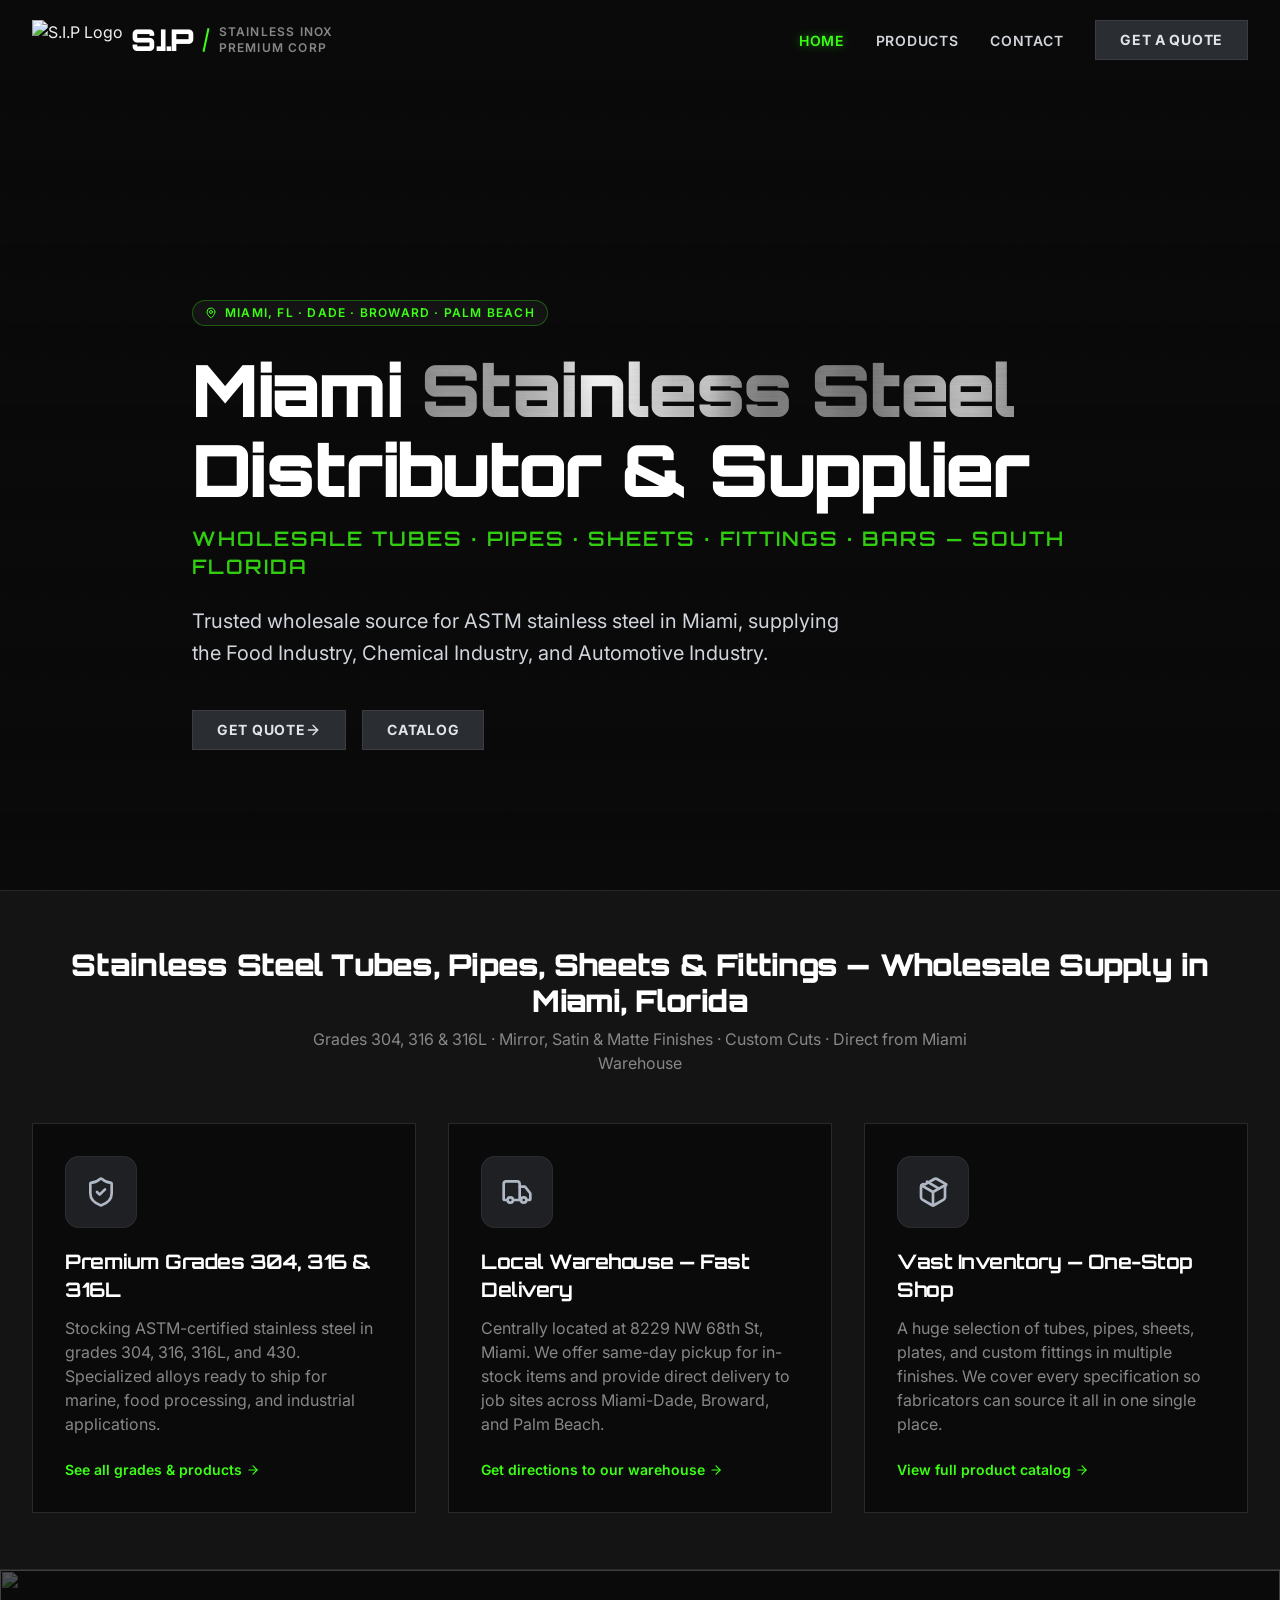
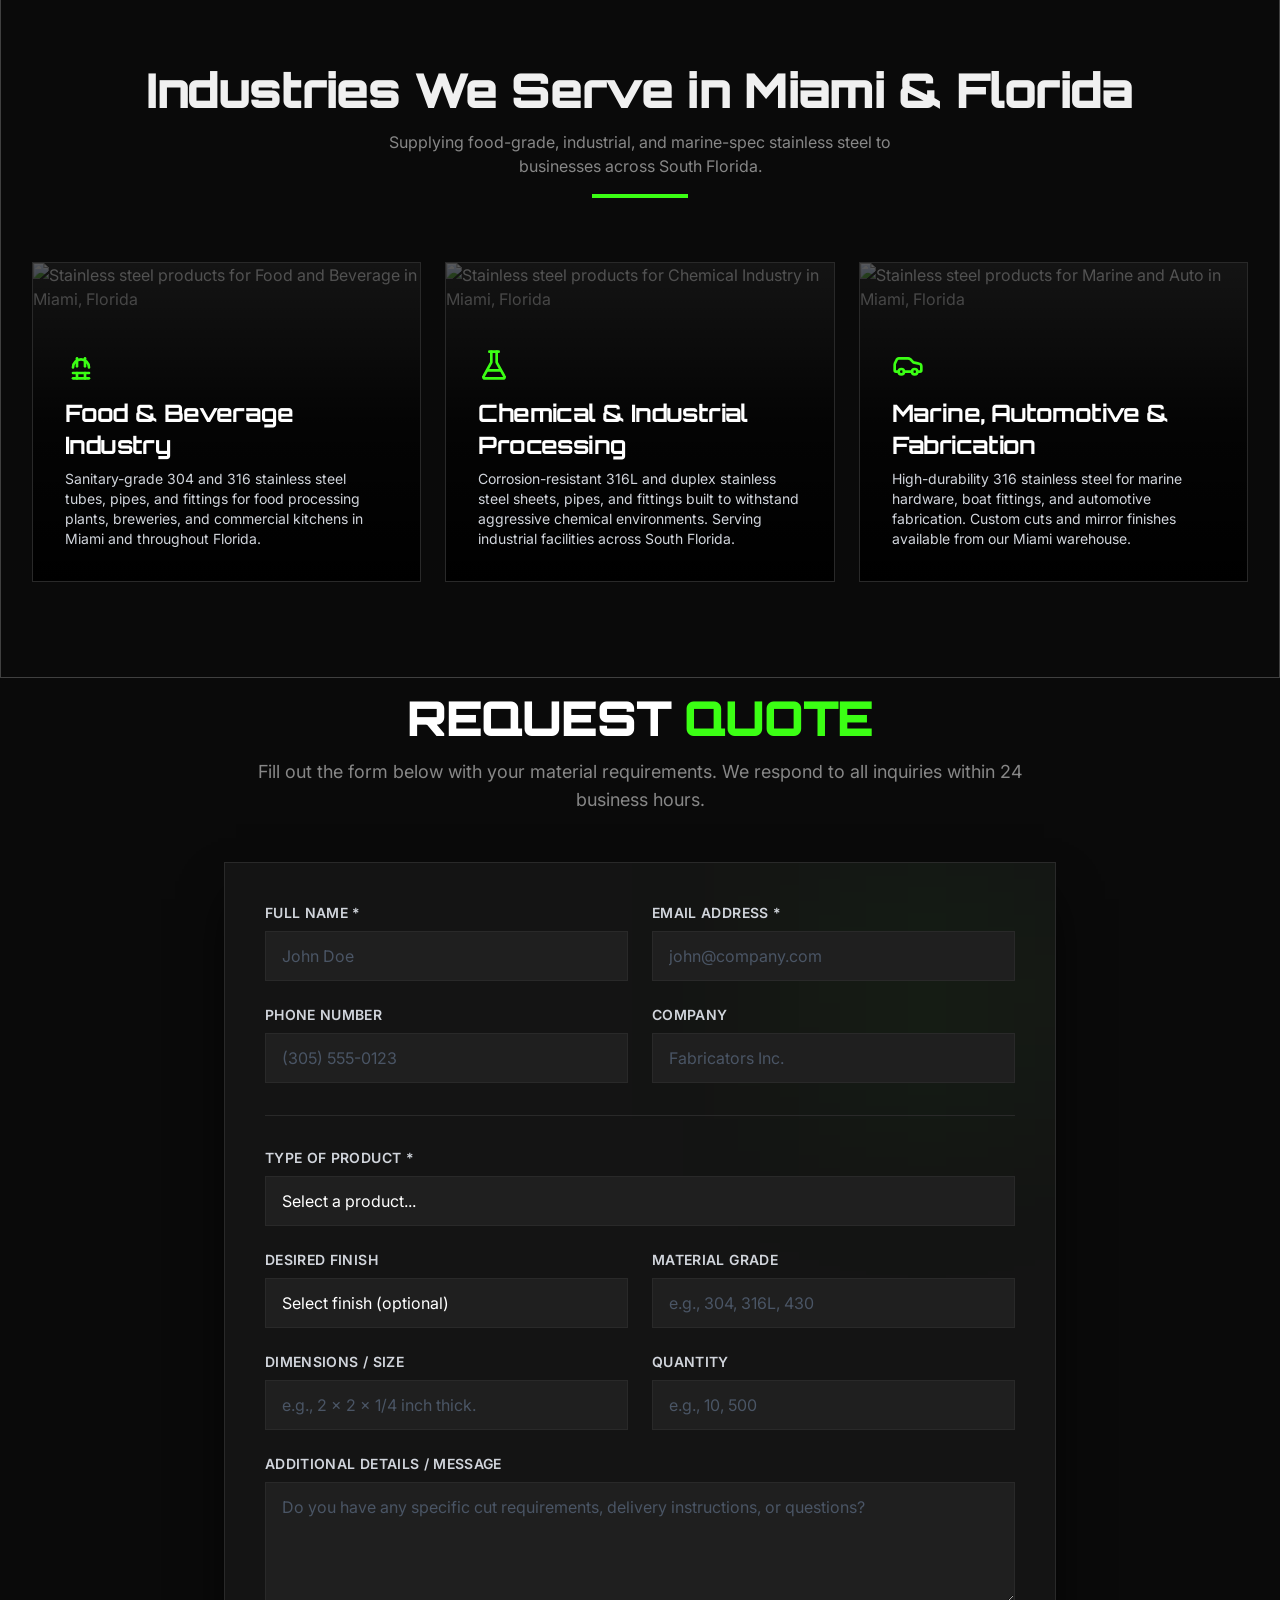
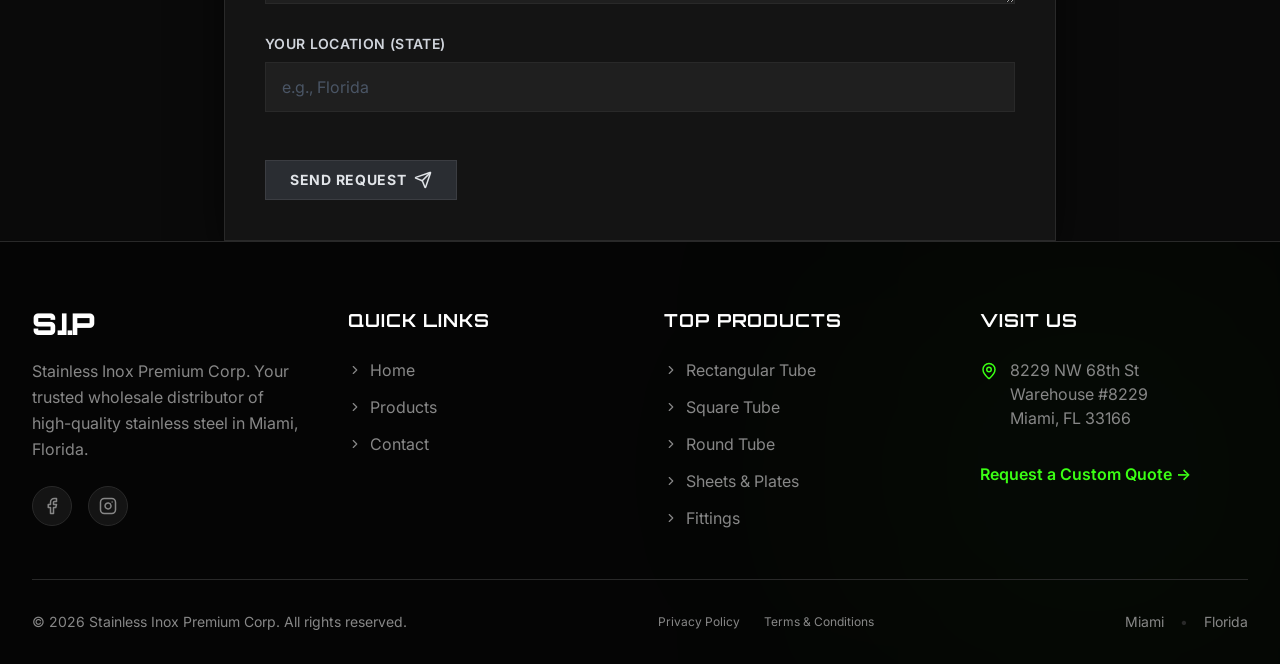
==== commit f25ee22a: "Optimize performance and accessibility, add legal pages, sitemap, and AJAX form submission" ====
--- a/index.html
+++ b/index.html
@@ -1,336 +1,841 @@
 <!DOCTYPE html>
 <html lang="en">
+
 <head>
-    <!-- Google tag (gtag.js) -->
-    <script async src="https://www.googletagmanager.com/gtag/js?id=G-3RP966E97Y"></script>
-    <script>
-      window.dataLayer = window.dataLayer || [];
-      function gtag(){dataLayer.push(arguments);}
-      gtag('js', new Date());
-
-      gtag('config', 'G-3RP966E97Y');
-    </script>
-    <link rel="icon" type="image/png" href="favicoin.png">
-    <meta charset="UTF-8">
-    <meta name="viewport" content="width=device-width, initial-scale=1.0">
-    <title>Stainless Inox Premium Corp | Wholesale Stainless Steel Supplier in Miami</title>
-    <meta name="description" content="Leading wholesale distributor of premium stainless steel in Miami, FL. We supply tubes, plates, sheets, and fittings primarily for the Food Industry, Chemical Industry, and Automotive Industry. Get a quote today!">
-    <meta name="keywords" content="stainless steel supplier, wholesale stainless steel Miami, stainless steel distributor Florida, stainless steel tubes, stainless steel plates, marine grade stainless steel, 316L, 304, stainless inox premium corp">
-    <meta name="robots" content="index, follow">
-    <link rel="stylesheet" href="assets/css/style.css">
-    <link href="https://fonts.googleapis.com/css2?family=Inter:wght@400;500;600;700;800;900&family=Orbitron:wght@400;500;600;700;800;900&display=swap" rel="stylesheet">
-    <style>
-        header { position: fixed; top: 0; width: 100%; z-index: 100; transition: all 0.3s; }
-
-        .steel-text {
-            background-image: 
-                linear-gradient(120deg, transparent 0%, transparent 40%, rgba(255, 255, 255, 0.8) 50%, transparent 60%, transparent 100%),
-                url('assets/images/Fondo-acero-inoxidable.jpg');
-            background-size: 200% 100%, cover;
-            background-position: -100% 0, center;
-            background-repeat: no-repeat, no-repeat;
-            color: transparent;
-            -webkit-background-clip: text;
-            background-clip: text;
-            display: inline-block;
-            transition: transform 0.3s ease-out;
-            transform-origin: center;
-        }
-        .steel-text:hover {
-            transform: scale(1.05);
-        }
-        .steel-text.shine-active {
-            animation: steelShine 1s ease-in-out forwards;
-        }
-        @keyframes steelShine {
-            0% { background-position: -100% 0, center; }
-            100% { background-position: 200% 0, center; }
-        }
-    </style>
+        <!-- Google tag (gtag.js) -->
+        <script async src="https://www.googletagmanager.com/gtag/js?id=G-3RP966E97Y"></script>
+        <script>
+                window.dataLayer = window.dataLayer || [];
+                function gtag() { dataLayer.push(arguments); }
+                gtag('js', new Date());
+
+                gtag('config', 'G-3RP966E97Y');
+        </script>
+        <link rel="icon" type="image/png" href="favicoin.png">
+        <meta charset="UTF-8">
+        <meta name="viewport" content="width=device-width, initial-scale=1.0">
+        <title> Wholesale Stainless Steel Supplier in Miami | SIP Corp </title>
+        <meta name="description"
+                content="Leading wholesale distributor of premium stainless steel in Miami, FL. We supply tubes, plates, sheets, and fittings primarily for the Food Industry, Chemical Industry, and Automotive Industry. Get a quote today!">
+        <meta name="keywords"
+                content="stainless steel supplier, wholesale stainless steel Miami, stainless steel distributor Florida, stainless steel tubes, stainless steel plates, marine grade stainless steel, 316L, 304, stainless inox premium corp">
+        <meta name="robots" content="index, follow">
+        <link rel="stylesheet" href="assets/css/style.css">
+        <link href="https://fonts.googleapis.com/css2?family=Inter:wght@400;500;600;700;800;900&family=Orbitron:wght@400;500;600;700;800;900&display=swap"
+                rel="stylesheet">
+        <style>
+                header {
+                        position: fixed;
+                        top: 0;
+                        width: 100%;
+                        z-index: 100;
+                        transition: all 0.3s;
+                }
+
+                .steel-text {
+                        background-image:
+                                linear-gradient(120deg, transparent 0%, transparent 40%, rgba(255, 255, 255, 0.8) 50%, transparent 60%, transparent 100%),
+                                url('assets/images/Fondo-acero-inoxidable.jpg');
+                        background-size: 200% 100%, cover;
+                        background-position: -100% 0, center;
+                        background-repeat: no-repeat, no-repeat;
+                        color: transparent;
+                        -webkit-background-clip: text;
+                        background-clip: text;
+                        display: inline-block;
+                        transition: transform 0.3s ease-out;
+                        transform-origin: center;
+                }
+
+                .steel-text:hover {
+                        transform: scale(1.05);
+                }
+
+                .steel-text.shine-active {
+                        animation: steelShine 1s ease-in-out forwards;
+                }
+
+                @keyframes steelShine {
+                        0% {
+                                background-position: -100% 0, center;
+                        }
+
+                        100% {
+                                background-position: 200% 0, center;
+                        }
+                }
+        </style>
 </head>
+
 <body id="page-home" data-basepath="./" class="bg-background text-foreground font-sans pt-20">
-    <div id="root" class="flex flex-col min-h-screen">
-        <div id="header-placeholder"></div>
-        <main class="flex-grow"><div class="flex-grow flex flex-col" style="opacity: 1; filter: blur(0px);"><script type="application/ld+json">{"@context":"https://schema.org","@type":"WholesaleStore","name":"Stainless Inox Premium Corp","alternateName":"S.I.P","description":"Wholesale distributor of stainless steel tubes, pipes, sheets, plates, and fittings in Miami, Florida serving the Food Industry, Chemical Industry, and Automotive Industry.","url":"https://stainlesssteelsip.com","telephone":"+1-786-555-0192","email":"sales@stainlesssteelsip.com","image":"https://stainlesssteelsip.comassets/images/hero-industrial.png","@id":"https://stainlesssteelsip.com","address":{"@type":"PostalAddress","streetAddress":"8229 NW 68th St, Warehouse #8229","addressLocality":"Miami","addressRegion":"FL","postalCode":"33166","addressCountry":"US"},"geo":{"@type":"GeoCoordinates","latitude":25.8361,"longitude":-80.3303},"openingHoursSpecification":[{"@type":"OpeningHoursSpecification","dayOfWeek":["Monday","Tuesday","Wednesday","Thursday","Friday"],"opens":"08:00","closes":"17:00"}],"areaServed":[{"@type":"City","name":"Miami"},{"@type":"AdministrativeArea","name":"Miami-Dade County"},{"@type":"AdministrativeArea","name":"Broward County"},{"@type":"AdministrativeArea","name":"Palm Beach County"},{"@type":"State","name":"Florida"}],"sameAs":["https://www.facebook.com/profile.php?id=61577009122899","https://www.instagram.com/stainlessinoxpremiumcorp"],"priceRange":"$$","currenciesAccepted":"USD","paymentAccepted":"Check, Wire Transfer, Credit Card","hasOfferCatalog":{"@type":"OfferCatalog","name":"Stainless Steel Products — Miami Wholesale","itemListElement":[{"@type":"Offer","itemOffered":{"@type":"Product","name":"Stainless Steel Rectangular Tube — Grades 304, 316, 316L"}},{"@type":"Offer","itemOffered":{"@type":"Product","name":"Stainless Steel Square Tube — Grades 304, 316, 316L"}},{"@type":"Offer","itemOffered":{"@type":"Product","name":"Stainless Steel Round Tube — Grades 304, 316, 316L"}},{"@type":"Offer","itemOffered":{"@type":"Product","name":"Stainless Steel Sheets & Plates — Grades 304, 316, 430"}},{"@type":"Offer","itemOffered":{"@type":"Product","name":"Stainless Steel Pipe — Schedule 10, 40, 80"}},{"@type":"Offer","itemOffered":{"@type":"Product","name":"Stainless Steel Fittings — Elbows, Tees, Flanges, Reducers"}},{"@type":"Offer","itemOffered":{"@type":"Product","name":"Stainless Steel Flat Bar & Angle Bar"}},{"@type":"Offer","itemOffered":{"@type":"Product","name":"Stainless Steel Round Bar & Hex Bar"}}]}}</script><section class="relative min-h-[90vh] flex items-center justify-center overflow-hidden" aria-label="Stainless Steel Wholesale Distributor Miami — Hero"><style>@keyframes hero-slideshow{0%{opacity:0.5;transform:scale(1.02)}26.66%{opacity:0.5;transform:scale(1.05)}33.33%{opacity:0;transform:scale(1.06)}93.33%{opacity:0;transform:scale(1)}100%{opacity:0.5;transform:scale(1.02)}}.hero-slide{position:absolute;top:0;left:0;width:100%;height:100%;object-fit:cover;opacity:0;will-change:opacity,transform;animation:hero-slideshow 15s infinite ease-in-out}img.hero-slide:nth-of-type(1){animation-delay:0s}img.hero-slide:nth-of-type(2){animation-delay:-10s}img.hero-slide:nth-of-type(3){animation-delay:-5s}</style><div class="absolute inset-0 z-0 bg-black"><img alt="Commercial stainless steel kitchen" class="hero-slide" width="1920" height="1080" loading="eager" src="assets/images/Cocina-de-restaurante-en-acero-inoxidable.jpg"><img alt="Stainless steel industrial tanks" class="hero-slide" width="1920" height="1080" loading="eager" src="assets/images/acero-inoxidable-ponce-tecnologia.jpg"><img alt="Automotive and marine stainless steel parts" class="hero-slide" width="1920" height="1080" loading="eager" src="assets/images/Automotive-Industry-home.jpg"><div class="absolute inset-0 bg-gradient-to-b from-background/60 via-background/40 to-background z-10 pointer-events-none"></div><div class="absolute inset-0 bg-grid-pattern opacity-10 z-10 pointer-events-none"></div></div><div class="max-w-7xl mx-auto px-4 sm:px-6 lg:px-8 relative z-10 pt-20"><div class="max-w-4xl" style="opacity: 1;"><div class="inline-flex items-center gap-2 px-3 py-1 rounded-full bg-card border border-primary/30 mb-6" style="opacity: 1; transform: none;"><svg xmlns="http://www.w3.org/2000/svg" width="12" height="12" viewBox="0 0 24 24" fill="none" stroke="currentColor" stroke-width="2" stroke-linecap="round" stroke-linejoin="round" class="lucide lucide-map-pin text-primary" aria-hidden="true"><path d="M20 10c0 4.993-5.539 10.193-7.399 11.799a1 1 0 0 1-.67-.01C9.539 20.193 4 14.993 4 10a8 8 0 0 1 16 0"></path><circle cx="12" cy="10" r="3"></circle></svg><span class="text-xs font-semibold text-primary uppercase tracking-widest">Miami, FL · Dade · Broward · Palm Beach</span></div><h1 class="text-5xl sm:text-6xl md:text-7xl font-black text-white leading-[1.1] mb-4" style="opacity: 1; transform: none;">Miami <span class="steel-text" onmouseenter="this.classList.remove('shine-active'); void this.offsetWidth; this.classList.add('shine-active');">Stainless Steel</span><br><span class="text-white">Distributor &amp; Supplier</span></h1><h2 class="text-lg md:text-xl font-semibold text-primary/80 uppercase tracking-widest mb-6" style="opacity: 1; transform: none;">Wholesale Tubes · Pipes · Sheets · Fittings · Bars — South Florida</h2><p class="text-lg md:text-xl text-gray-300 mb-10 max-w-2xl leading-relaxed" style="opacity: 1; transform: none;">Trusted wholesale source for ASTM stainless steel in Miami, supplying the Food Industry, Chemical Industry, and Automotive Industry.</p><div class="flex flex-col sm:flex-row gap-4" style="opacity: 1; transform: none;"><a aria-label="Request a quote" href="#quote" class="group relative inline-flex h-10 items-center justify-center px-6 py-2 overflow-hidden font-bold uppercase tracking-wider text-sm holo-btn">Get Quote <svg xmlns="http://www.w3.org/2000/svg" width="16" height="16" viewBox="0 0 24 24" fill="none" stroke="currentColor" stroke-width="2" stroke-linecap="round" stroke-linejoin="round" class="lucide lucide-arrow-right group-hover:translate-x-1 transition-transform duration-300" aria-hidden="true"><path d="M5 12h14"></path><path d="m12 5 7 7-7 7"></path></svg></a><a aria-label="View catalog" href="pages/products.html" class="relative inline-flex h-10 items-center justify-center px-6 py-2 overflow-hidden font-bold uppercase tracking-wider text-sm holo-btn">Catalog</a></div></div></div></section><section class="py-14 bg-card border-y border-border" aria-label="Why choose Stainless Inox Premium Corp"><div class="max-w-7xl mx-auto px-4 sm:px-6 lg:px-8"><div class="text-center mb-12"><h2 class="text-2xl md:text-3xl font-black font-display text-white mb-2">Stainless Steel Tubes, Pipes, Sheets &amp; Fittings — Wholesale Supply in Miami, Florida</h2><p class="text-muted-foreground max-w-2xl mx-auto text-sm md:text-base">Grades 304, 316 &amp; 316L · Mirror, Satin &amp; Matte Finishes · Custom Cuts · Direct from Miami Warehouse</p></div><div class="grid grid-cols-1 md:grid-cols-3 gap-8"><article class="p-8 bg-background border border-border hover:border-primary/30 transition-colors group flex flex-col" style="opacity: 1; transform: none;"><div class="holo-icon"><svg xmlns="http://www.w3.org/2000/svg" width="24" height="24" viewBox="0 0 24 24" fill="none" stroke="currentColor" stroke-width="2" stroke-linecap="round" stroke-linejoin="round" class="lucide lucide-shield-check " aria-hidden="true"><path d="M20 13c0 5-3.5 7.5-7.66 8.95a1 1 0 0 1-.67-.01C7.5 20.5 4 18 4 13V6a1 1 0 0 1 1-1c2 0 4.5-1.2 6.24-2.72a1.17 1.17 0 0 1 1.52 0C14.51 3.81 17 5 19 5a1 1 0 0 1 1 1z"></path><path d="m9 12 2 2 4-4"></path></svg></div><h3 class="text-xl font-display font-bold text-white mb-3">Premium Grades 304, 316 &amp; 316L</h3><p class="text-muted-foreground flex-grow mb-6">Stocking ASTM-certified stainless steel in grades 304, 316, 316L, and 430. Specialized alloys ready to ship for marine, food processing, and industrial applications.</p><a href="pages/products.html" class="text-primary text-sm font-semibold hover:underline underline-offset-4 inline-flex items-center gap-1 mt-auto">See all grades &amp; products <svg xmlns="http://www.w3.org/2000/svg" width="14" height="14" viewBox="0 0 24 24" fill="none" stroke="currentColor" stroke-width="2" stroke-linecap="round" stroke-linejoin="round" class="lucide lucide-arrow-right" aria-hidden="true"><path d="M5 12h14"></path><path d="m12 5 7 7-7 7"></path></svg></a></article><article class="p-8 bg-background border border-border hover:border-primary/30 transition-colors group flex flex-col" style="opacity: 1; transform: none;"><div class="holo-icon"><svg xmlns="http://www.w3.org/2000/svg" width="24" height="24" viewBox="0 0 24 24" fill="none" stroke="currentColor" stroke-width="2" stroke-linecap="round" stroke-linejoin="round" class="lucide lucide-truck " aria-hidden="true"><path d="M14 18V6a2 2 0 0 0-2-2H4a2 2 0 0 0-2 2v11a1 1 0 0 0 1 1h2"></path><path d="M15 18H9"></path><path d="M19 18h2a1 1 0 0 0 1-1v-3.65a1 1 0 0 0-.22-.624l-3.48-4.35A1 1 0 0 0 17.52 8H14"></path><circle cx="17" cy="18" r="2"></circle><circle cx="7" cy="18" r="2"></circle></svg></div><h3 class="text-xl font-display font-bold text-white mb-3">Local Warehouse — Fast Delivery</h3><p class="text-muted-foreground flex-grow mb-6">Centrally located at 8229 NW 68th St, Miami. We offer same-day pickup for in-stock items and provide direct delivery to job sites across Miami-Dade, Broward, and Palm Beach.</p><a href="pages/contacto.html" class="text-primary text-sm font-semibold hover:underline underline-offset-4 inline-flex items-center gap-1 mt-auto">Get directions to our warehouse <svg xmlns="http://www.w3.org/2000/svg" width="14" height="14" viewBox="0 0 24 24" fill="none" stroke="currentColor" stroke-width="2" stroke-linecap="round" stroke-linejoin="round" class="lucide lucide-arrow-right" aria-hidden="true"><path d="M5 12h14"></path><path d="m12 5 7 7-7 7"></path></svg></a></article><article class="p-8 bg-background border border-border hover:border-primary/30 transition-colors group flex flex-col" style="opacity: 1; transform: none;"><div class="holo-icon"><svg xmlns="http://www.w3.org/2000/svg" width="24" height="24" viewBox="0 0 24 24" fill="none" stroke="currentColor" stroke-width="2" stroke-linecap="round" stroke-linejoin="round" class="lucide lucide-package " aria-hidden="true"><path d="M11 21.73a2 2 0 0 0 2 0l7-4A2 2 0 0 0 21 16V8a2 2 0 0 0 1-1.73l-7-4a2 2 0 0 0-2 0l-7 4A2 2 0 0 0 3 8v8a2 2 0 0 0 1 1.73z"></path><path d="M12 22V12"></path><polyline points="3.29 7 12 12 20.71 7"></polyline><path d="m7.5 4.27 9 5.15"></path></svg></div><h3 class="text-xl font-display font-bold text-white mb-3">Vast Inventory — One-Stop Shop</h3><p class="text-muted-foreground flex-grow mb-6">A huge selection of tubes, pipes, sheets, plates, and custom fittings in multiple finishes. We cover every specification so fabricators can source it all in one single place.</p><a href="pages/products.html" class="text-primary text-sm font-semibold hover:underline underline-offset-4 inline-flex items-center gap-1 mt-auto">View full product catalog <svg xmlns="http://www.w3.org/2000/svg" width="14" height="14" viewBox="0 0 24 24" fill="none" stroke="currentColor" stroke-width="2" stroke-linecap="round" stroke-linejoin="round" class="lucide lucide-arrow-right" aria-hidden="true"><path d="M5 12h14"></path><path d="m12 5 7 7-7 7"></path></svg></a></article></div></div></section><section class="py-24 relative overflow-hidden" aria-label="Industries served by Stainless Inox Premium Corp Miami"><div class="absolute inset-0 z-0"><img src="assets/images/Fondo-acero-inoxidable.jpg" alt="" class="w-full h-full object-cover opacity-30"></div><div class="max-w-7xl mx-auto px-4 sm:px-6 lg:px-8 relative z-10"><div class="text-center mb-16"><h2 class="text-3xl md:text-5xl font-black font-display mb-4">Industries We Serve in Miami &amp; Florida</h2><p class="text-muted-foreground max-w-xl mx-auto">Supplying food-grade, industrial, and marine-spec stainless steel to businesses across South Florida.</p><div class="w-24 h-1 bg-primary mx-auto mt-4"></div></div><div class="grid grid-cols-1 md:grid-cols-3 gap-6"><article class="group relative h-80 bg-card border border-border overflow-hidden p-8 flex flex-col justify-end" aria-label="Food and Beverage — food-grade stainless steel Miami" style="opacity: 1; transform: none;"><div class="absolute inset-0 bg-gradient-to-t from-black via-black/80 to-transparent z-10" aria-hidden="true"></div><img alt="Stainless steel products for Food and Beverage in Miami, Florida" class="absolute inset-0 w-full h-full object-cover opacity-30 group-hover:opacity-50 group-hover:scale-105 transition-all duration-700" loading="lazy" width="640" height="320" src="assets/images/Food-Industry-Home.jpg"><div class="relative z-20"><svg xmlns="http://www.w3.org/2000/svg" width="24" height="24" viewBox="0 0 24 24" fill="none" stroke="currentColor" stroke-width="2" stroke-linecap="round" stroke-linejoin="round" class="lucide lucide-chef-hat text-primary w-8 h-8 mb-4" aria-hidden="true"><path d="M6 13.81A6 6 0 1 1 18 13.81"></path><path d="M9 13V7"></path><path d="M15 13V7"></path><path d="M6 18h12"></path><path d="M6 22h12"></path><path d="M9 18v4"></path><path d="M15 18v4"></path></svg><h3 class="text-2xl font-bold font-display text-white mb-2">Food &amp; Beverage Industry</h3><p class="text-gray-300 text-sm">Sanitary-grade 304 and 316 stainless steel tubes, pipes, and fittings for food processing plants, breweries, and commercial kitchens in Miami and throughout Florida.</p></div></article><article class="group relative h-80 bg-card border border-border overflow-hidden p-8 flex flex-col justify-end" aria-label="Chemical Industry — chemical grade stainless steel Florida" style="opacity: 1; transform: none;"><div class="absolute inset-0 bg-gradient-to-t from-black via-black/80 to-transparent z-10" aria-hidden="true"></div><img alt="Stainless steel products for Chemical Industry in Miami, Florida" class="absolute inset-0 w-full h-full object-cover opacity-30 group-hover:opacity-50 group-hover:scale-105 transition-all duration-700" loading="lazy" width="640" height="320" src="assets/images/Chemical-Industry-home.jpg"><div class="relative z-20"><svg xmlns="http://www.w3.org/2000/svg" width="24" height="24" viewBox="0 0 24 24" fill="none" stroke="currentColor" stroke-width="2" stroke-linecap="round" stroke-linejoin="round" class="lucide lucide-flask-conical text-primary w-8 h-8 mb-4" aria-hidden="true"><path d="M10 2v8L4.36 20.24A1 1 0 0 0 5.23 22h13.54a1 1 0 0 0 .87-1.76L14 10V2"></path><path d="M8.5 2h7"></path><path d="M7 16h10"></path></svg><h3 class="text-2xl font-bold font-display text-white mb-2">Chemical &amp; Industrial Processing</h3><p class="text-gray-300 text-sm">Corrosion-resistant 316L and duplex stainless steel sheets, pipes, and fittings built to withstand aggressive chemical environments. Serving industrial facilities across South Florida.</p></div></article><article class="group relative h-80 bg-card border border-border overflow-hidden p-8 flex flex-col justify-end" aria-label="Marine and Auto — marine stainless steel Miami" style="opacity: 1; transform: none;"><div class="absolute inset-0 bg-gradient-to-t from-black via-black/80 to-transparent z-10" aria-hidden="true"></div><img alt="Stainless steel products for Marine and Auto in Miami, Florida" class="absolute inset-0 w-full h-full object-cover opacity-30 group-hover:opacity-50 group-hover:scale-105 transition-all duration-700" loading="lazy" width="640" height="320" src="assets/images/Automotive-Industry-home.jpg"><div class="relative z-20"><svg xmlns="http://www.w3.org/2000/svg" width="24" height="24" viewBox="0 0 24 24" fill="none" stroke="currentColor" stroke-width="2" stroke-linecap="round" stroke-linejoin="round" class="lucide lucide-car text-primary w-8 h-8 mb-4" aria-hidden="true"><path d="M19 17h2c.6 0 1-.4 1-1v-3c0-.9-.7-1.7-1.5-1.9C18.7 10.6 16 10 16 10s-1.3-1.4-2.2-2.3c-.5-.4-1.1-.7-1.8-.7H5c-.6 0-1.1.4-1.4.9l-1.4 2.9A3.7 3.7 0 0 0 2 12v4c0 .6.4 1 1 1h2"></path><circle cx="7" cy="17" r="2"></circle><path d="M9 17h6"></path><circle cx="17" cy="17" r="2"></circle></svg><h3 class="text-2xl font-bold font-display text-white mb-2">Marine, Automotive &amp; Fabrication</h3><p class="text-gray-300 text-sm">High-durability 316 stainless steel for marine hardware, boat fittings, and automotive fabrication. Custom cuts and mirror finishes available from our Miami warehouse.</p></div></article></div></div></section></div>
-<div class="flex-grow flex flex-col"
-                    style="opacity: 1; filter: blur(0px);">
-                    <section id="quote" class="pt-4 pb-0 bg-background min-h-[90vh]">
-                        <div class="max-w-4xl mx-auto px-4 sm:px-6 lg:px-8">
-                            <div class="text-center mb-12">
-                                <h1
-                                    class="text-4xl md:text-5xl font-black font-display uppercase mb-4 text-white">
-                                    
-                                        Request <span class="text-primary">
-                                        
-                                            Quote 
-                                    </span>
-                                </h1>
-                                <p class="text-muted-foreground text-lg">
-                                    
-                                        Fill out the form below with your material requirements. We respond to all inquiries within 24 business hours.
-                                    
-                                </p>
-                            </div>
-                            <div
-                                class="bg-card border border-border p-6 md:p-10 relative overflow-hidden shadow-2xl shadow-black"
-                                style="opacity: 1; transform: none;">
-                                <div
-                                    class="absolute top-0 right-0 w-64 h-64 bg-primary/5 blur-[100px] pointer-events-none">
-                                </div>
-                                <form action="https://formsubmit.co/stainlessinoxsale.felipegascon@gmail.com" method="POST" class="space-y-6 relative z-10">
-                                    <input type="hidden" name="_subject" value="New Quote Request from S.I.P Website">
-                                    <input type="text" name="_honey" style="display:none">
-                                    <input type="hidden" name="_template" value="table">
-                                    <div class="grid grid-cols-1 md:grid-cols-2 gap-6">
-                                        <div><label
-                                                class="block text-sm font-semibold text-gray-300 mb-2 uppercase tracking-wide">
+        <div id="root" class="flex flex-col min-h-screen">
+                <div id="header-placeholder"></div>
+                <main class="flex-grow">
+                        <div class="flex-grow flex flex-col" style="opacity: 1; filter: blur(0px);">
+                                <script
+                                        type="application/ld+json">{"@context":"https://schema.org","@type":"WholesaleStore","name":"Stainless Inox Premium Corp","alternateName":"S.I.P","description":"Wholesale distributor of stainless steel tubes, pipes, sheets, plates, and fittings in Miami, Florida serving the Food Industry, Chemical Industry, and Automotive Industry.","url":"https://stainlesssteelsip.com","telephone":"+1-786-555-0192","email":"sales@stainlesssteelsip.com","image":"https://stainlesssteelsip.comassets/images/hero-industrial.png","@id":"https://stainlesssteelsip.com","address":{"@type":"PostalAddress","streetAddress":"8229 NW 68th St, Warehouse #8229","addressLocality":"Miami","addressRegion":"FL","postalCode":"33166","addressCountry":"US"},"geo":{"@type":"GeoCoordinates","latitude":25.8361,"longitude":-80.3303},"openingHoursSpecification":[{"@type":"OpeningHoursSpecification","dayOfWeek":["Monday","Tuesday","Wednesday","Thursday","Friday"],"opens":"08:00","closes":"17:00"}],"areaServed":[{"@type":"City","name":"Miami"},{"@type":"AdministrativeArea","name":"Miami-Dade County"},{"@type":"AdministrativeArea","name":"Broward County"},{"@type":"AdministrativeArea","name":"Palm Beach County"},{"@type":"State","name":"Florida"}],"sameAs":["https://www.facebook.com/profile.php?id=61577009122899","https://www.instagram.com/stainlessinoxpremiumcorp"],"priceRange":"$$","currenciesAccepted":"USD","paymentAccepted":"Check, Wire Transfer, Credit Card","hasOfferCatalog":{"@type":"OfferCatalog","name":"Stainless Steel Products — Miami Wholesale","itemListElement":[{"@type":"Offer","itemOffered":{"@type":"Product","name":"Stainless Steel Rectangular Tube — Grades 304, 316, 316L"}},{"@type":"Offer","itemOffered":{"@type":"Product","name":"Stainless Steel Square Tube — Grades 304, 316, 316L"}},{"@type":"Offer","itemOffered":{"@type":"Product","name":"Stainless Steel Round Tube — Grades 304, 316, 316L"}},{"@type":"Offer","itemOffered":{"@type":"Product","name":"Stainless Steel Sheets & Plates — Grades 304, 316, 430"}},{"@type":"Offer","itemOffered":{"@type":"Product","name":"Stainless Steel Pipe — Schedule 10, 40, 80"}},{"@type":"Offer","itemOffered":{"@type":"Product","name":"Stainless Steel Fittings — Elbows, Tees, Flanges, Reducers"}},{"@type":"Offer","itemOffered":{"@type":"Product","name":"Stainless Steel Flat Bar & Angle Bar"}},{"@type":"Offer","itemOffered":{"@type":"Product","name":"Stainless Steel Round Bar & Hex Bar"}}]}}</script>
+                                <section class="relative min-h-[90vh] flex items-center justify-center overflow-hidden"
+                                        aria-label="Stainless Steel Wholesale Distributor Miami — Hero">
+                                        <style>
+                                                @keyframes hero-slideshow {
+                                                        0% {
+                                                                opacity: 0.5;
+                                                                transform: scale(1.02)
+                                                        }
+
+                                                        26.66% {
+                                                                opacity: 0.5;
+                                                                transform: scale(1.05)
+                                                        }
+
+                                                        33.33% {
+                                                                opacity: 0;
+                                                                transform: scale(1.06)
+                                                        }
+
+                                                        93.33% {
+                                                                opacity: 0;
+                                                                transform: scale(1)
+                                                        }
+
+                                                        100% {
+                                                                opacity: 0.5;
+                                                                transform: scale(1.02)
+                                                        }
+                                                }
+
+                                                .hero-slide {
+                                                        position: absolute;
+                                                        top: 0;
+                                                        left: 0;
+                                                        width: 100%;
+                                                        height: 100%;
+                                                        object-fit: cover;
+                                                        opacity: 0;
+                                                        will-change: opacity, transform;
+                                                        animation: hero-slideshow 15s infinite ease-in-out
+                                                }
+
+                                                img.hero-slide:nth-of-type(1) {
+                                                        animation-delay: 0s
+                                                }
+
+                                                img.hero-slide:nth-of-type(2) {
+                                                        animation-delay: -10s
+                                                }
+
+                                                img.hero-slide:nth-of-type(3) {
+                                                        animation-delay: -5s
+                                                }
+                                        </style>
+                                        <div class="absolute inset-0 z-0 bg-black"><img
+                                                        alt="Commercial stainless steel kitchen" class="hero-slide"
+                                                        width="1920" height="1080" loading="eager"
+                                                        src="assets/images/Cocina-de-restaurante-en-acero-inoxidable.webp"><img
+                                                        alt="Stainless steel industrial tanks" class="hero-slide"
+                                                        width="1920" height="1080" loading="eager"
+                                                        src="assets/images/acero-inoxidable-ponce-tecnologia.webp"><img
+                                                        alt="Automotive and marine stainless steel parts"
+                                                        class="hero-slide" width="1920" height="1080" loading="eager"
+                                                        src="assets/images/Automotive-Industry-home.webp">
+                                                <div
+                                                        class="absolute inset-0 bg-gradient-to-b from-background/60 via-background/40 to-background z-10 pointer-events-none">
+                                                </div>
+                                                <div
+                                                        class="absolute inset-0 bg-grid-pattern opacity-10 z-10 pointer-events-none">
+                                                </div>
+                                        </div>
+                                        <div class="max-w-7xl mx-auto px-4 sm:px-6 lg:px-8 relative z-10 pt-20">
+                                                <div class="max-w-4xl" style="opacity: 1;">
+                                                        <div class="inline-flex items-center gap-2 px-3 py-1 rounded-full bg-card border border-primary/30 mb-6"
+                                                                style="opacity: 1; transform: none;"><svg
+                                                                        xmlns="http://www.w3.org/2000/svg" width="12"
+                                                                        height="12" viewBox="0 0 24 24" fill="none"
+                                                                        stroke="currentColor" stroke-width="2"
+                                                                        stroke-linecap="round" stroke-linejoin="round"
+                                                                        class="lucide lucide-map-pin text-primary"
+                                                                        aria-hidden="true">
+                                                                        <path
+                                                                                d="M20 10c0 4.993-5.539 10.193-7.399 11.799a1 1 0 0 1-.67-.01C9.539 20.193 4 14.993 4 10a8 8 0 0 1 16 0">
+                                                                        </path>
+                                                                        <circle cx="12" cy="10" r="3"></circle>
+                                                                </svg><span
+                                                                        class="text-xs font-semibold text-primary uppercase tracking-widest">Miami,
+                                                                        FL · Dade · Broward · Palm Beach</span></div>
+                                                        <h1 class="text-5xl sm:text-6xl md:text-7xl font-black text-white leading-[1.1] mb-4"
+                                                                style="opacity: 1; transform: none;">Miami <span
+                                                                        class="steel-text"
+                                                                        onmouseenter="this.classList.remove('shine-active'); void this.offsetWidth; this.classList.add('shine-active');">Stainless
+                                                                        Steel</span><br><span
+                                                                        class="text-white">Distributor &amp;
+                                                                        Supplier</span></h1>
+                                                        <h2 class="text-lg md:text-xl font-semibold text-primary/80 uppercase tracking-widest mb-6"
+                                                                style="opacity: 1; transform: none;">Wholesale Tubes ·
+                                                                Pipes · Sheets · Fittings · Bars — South Florida</h2>
+                                                        <p class="text-lg md:text-xl text-gray-300 mb-10 max-w-2xl leading-relaxed"
+                                                                style="opacity: 1; transform: none;">Trusted wholesale
+                                                                source for ASTM stainless steel in Miami, supplying the
+                                                                Food Industry, Chemical Industry, and Automotive
+                                                                Industry.</p>
+                                                        <div class="flex flex-col sm:flex-row gap-4"
+                                                                style="opacity: 1; transform: none;"><a
+                                                                        aria-label="Request a quote" href="#quote"
+                                                                        class="group relative inline-flex h-10 items-center justify-center px-6 py-2 overflow-hidden font-bold uppercase tracking-wider text-sm holo-btn">Get
+                                                                        Quote <svg xmlns="http://www.w3.org/2000/svg"
+                                                                                width="16" height="16"
+                                                                                viewBox="0 0 24 24" fill="none"
+                                                                                stroke="currentColor" stroke-width="2"
+                                                                                stroke-linecap="round"
+                                                                                stroke-linejoin="round"
+                                                                                class="lucide lucide-arrow-right group-hover:translate-x-1 transition-transform duration-300"
+                                                                                aria-hidden="true">
+                                                                                <path d="M5 12h14"></path>
+                                                                                <path d="m12 5 7 7-7 7"></path>
+                                                                        </svg></a><a aria-label="View catalog"
+                                                                        href="pages/products.html"
+                                                                        class="relative inline-flex h-10 items-center justify-center px-6 py-2 overflow-hidden font-bold uppercase tracking-wider text-sm holo-btn">Catalog</a>
+                                                        </div>
+                                                </div>
+                                        </div>
+                                </section>
+                                <section class="py-14 bg-card border-y border-border"
+                                        aria-label="Why choose Stainless Inox Premium Corp">
+                                        <div class="max-w-7xl mx-auto px-4 sm:px-6 lg:px-8">
+                                                <div class="text-center mb-12">
+                                                        <h2
+                                                                class="text-2xl md:text-3xl font-black font-display text-white mb-2">
+                                                                Stainless Steel Tubes, Pipes, Sheets &amp; Fittings —
+                                                                Wholesale Supply in Miami, Florida</h2>
+                                                        <p
+                                                                class="text-muted-foreground max-w-2xl mx-auto text-sm md:text-base">
+                                                                Grades 304, 316 &amp; 316L · Mirror, Satin &amp; Matte
+                                                                Finishes · Custom Cuts · Direct from Miami Warehouse</p>
+                                                </div>
+                                                <div class="grid grid-cols-1 md:grid-cols-3 gap-8">
+                                                        <article class="p-8 bg-background border border-border hover:border-primary/30 transition-colors group flex flex-col"
+                                                                style="opacity: 1; transform: none;">
+                                                                <div class="holo-icon"><svg
+                                                                                xmlns="http://www.w3.org/2000/svg"
+                                                                                width="24" height="24"
+                                                                                viewBox="0 0 24 24" fill="none"
+                                                                                stroke="currentColor" stroke-width="2"
+                                                                                stroke-linecap="round"
+                                                                                stroke-linejoin="round"
+                                                                                class="lucide lucide-shield-check "
+                                                                                aria-hidden="true">
+                                                                                <path
+                                                                                        d="M20 13c0 5-3.5 7.5-7.66 8.95a1 1 0 0 1-.67-.01C7.5 20.5 4 18 4 13V6a1 1 0 0 1 1-1c2 0 4.5-1.2 6.24-2.72a1.17 1.17 0 0 1 1.52 0C14.51 3.81 17 5 19 5a1 1 0 0 1 1 1z">
+                                                                                </path>
+                                                                                <path d="m9 12 2 2 4-4"></path>
+                                                                        </svg></div>
+                                                                <h3
+                                                                        class="text-xl font-display font-bold text-white mb-3">
+                                                                        Premium Grades 304, 316 &amp; 316L</h3>
+                                                                <p class="text-muted-foreground flex-grow mb-6">Stocking
+                                                                        ASTM-certified stainless steel in grades 304,
+                                                                        316, 316L, and 430. Specialized alloys ready to
+                                                                        ship for marine, food processing, and industrial
+                                                                        applications.</p><a href="pages/products.html"
+                                                                        class="text-primary text-sm font-semibold hover:underline underline-offset-4 inline-flex items-center gap-1 mt-auto">See
+                                                                        all grades &amp; products <svg
+                                                                                xmlns="http://www.w3.org/2000/svg"
+                                                                                width="14" height="14"
+                                                                                viewBox="0 0 24 24" fill="none"
+                                                                                stroke="currentColor" stroke-width="2"
+                                                                                stroke-linecap="round"
+                                                                                stroke-linejoin="round"
+                                                                                class="lucide lucide-arrow-right"
+                                                                                aria-hidden="true">
+                                                                                <path d="M5 12h14"></path>
+                                                                                <path d="m12 5 7 7-7 7"></path>
+                                                                        </svg></a>
+                                                        </article>
+                                                        <article class="p-8 bg-background border border-border hover:border-primary/30 transition-colors group flex flex-col"
+                                                                style="opacity: 1; transform: none;">
+                                                                <div class="holo-icon"><svg
+                                                                                xmlns="http://www.w3.org/2000/svg"
+                                                                                width="24" height="24"
+                                                                                viewBox="0 0 24 24" fill="none"
+                                                                                stroke="currentColor" stroke-width="2"
+                                                                                stroke-linecap="round"
+                                                                                stroke-linejoin="round"
+                                                                                class="lucide lucide-truck "
+                                                                                aria-hidden="true">
+                                                                                <path
+                                                                                        d="M14 18V6a2 2 0 0 0-2-2H4a2 2 0 0 0-2 2v11a1 1 0 0 0 1 1h2">
+                                                                                </path>
+                                                                                <path d="M15 18H9"></path>
+                                                                                <path
+                                                                                        d="M19 18h2a1 1 0 0 0 1-1v-3.65a1 1 0 0 0-.22-.624l-3.48-4.35A1 1 0 0 0 17.52 8H14">
+                                                                                </path>
+                                                                                <circle cx="17" cy="18" r="2"></circle>
+                                                                                <circle cx="7" cy="18" r="2"></circle>
+                                                                        </svg></div>
+                                                                <h3
+                                                                        class="text-xl font-display font-bold text-white mb-3">
+                                                                        Local Warehouse — Fast Delivery</h3>
+                                                                <p class="text-muted-foreground flex-grow mb-6">
+                                                                        Centrally located at 8229 NW 68th St, Miami. We
+                                                                        offer same-day pickup for in-stock items and
+                                                                        provide direct delivery to job sites across
+                                                                        Miami-Dade, Broward, and Palm Beach.</p><a
+                                                                        href="pages/contacto.html"
+                                                                        class="text-primary text-sm font-semibold hover:underline underline-offset-4 inline-flex items-center gap-1 mt-auto">Get
+                                                                        directions to our warehouse <svg
+                                                                                xmlns="http://www.w3.org/2000/svg"
+                                                                                width="14" height="14"
+                                                                                viewBox="0 0 24 24" fill="none"
+                                                                                stroke="currentColor" stroke-width="2"
+                                                                                stroke-linecap="round"
+                                                                                stroke-linejoin="round"
+                                                                                class="lucide lucide-arrow-right"
+                                                                                aria-hidden="true">
+                                                                                <path d="M5 12h14"></path>
+                                                                                <path d="m12 5 7 7-7 7"></path>
+                                                                        </svg></a>
+                                                        </article>
+                                                        <article class="p-8 bg-background border border-border hover:border-primary/30 transition-colors group flex flex-col"
+                                                                style="opacity: 1; transform: none;">
+                                                                <div class="holo-icon"><svg
+                                                                                xmlns="http://www.w3.org/2000/svg"
+                                                                                width="24" height="24"
+                                                                                viewBox="0 0 24 24" fill="none"
+                                                                                stroke="currentColor" stroke-width="2"
+                                                                                stroke-linecap="round"
+                                                                                stroke-linejoin="round"
+                                                                                class="lucide lucide-package "
+                                                                                aria-hidden="true">
+                                                                                <path
+                                                                                        d="M11 21.73a2 2 0 0 0 2 0l7-4A2 2 0 0 0 21 16V8a2 2 0 0 0 1-1.73l-7-4a2 2 0 0 0-2 0l-7 4A2 2 0 0 0 3 8v8a2 2 0 0 0 1 1.73z">
+                                                                                </path>
+                                                                                <path d="M12 22V12"></path>
+                                                                                <polyline points="3.29 7 12 12 20.71 7">
+                                                                                </polyline>
+                                                                                <path d="m7.5 4.27 9 5.15"></path>
+                                                                        </svg></div>
+                                                                <h3
+                                                                        class="text-xl font-display font-bold text-white mb-3">
+                                                                        Vast Inventory — One-Stop Shop</h3>
+                                                                <p class="text-muted-foreground flex-grow mb-6">A huge
+                                                                        selection of tubes, pipes, sheets, plates, and
+                                                                        custom fittings in multiple finishes. We cover
+                                                                        every specification so fabricators can source it
+                                                                        all in one single place.</p><a
+                                                                        href="pages/products.html"
+                                                                        class="text-primary text-sm font-semibold hover:underline underline-offset-4 inline-flex items-center gap-1 mt-auto">View
+                                                                        full product catalog <svg
+                                                                                xmlns="http://www.w3.org/2000/svg"
+                                                                                width="14" height="14"
+                                                                                viewBox="0 0 24 24" fill="none"
+                                                                                stroke="currentColor" stroke-width="2"
+                                                                                stroke-linecap="round"
+                                                                                stroke-linejoin="round"
+                                                                                class="lucide lucide-arrow-right"
+                                                                                aria-hidden="true">
+                                                                                <path d="M5 12h14"></path>
+                                                                                <path d="m12 5 7 7-7 7"></path>
+                                                                        </svg></a>
+                                                        </article>
+                                                </div>
+                                        </div>
+                                </section>
+                                <section class="py-24 relative overflow-hidden"
+                                        aria-label="Industries served by Stainless Inox Premium Corp Miami">
+                                        <div class="absolute inset-0 z-0"><img
+                                                        src="assets/images/Fondo-acero-inoxidable.webp" alt=""
+                                                        class="w-full h-full object-cover opacity-30"></div>
+                                        <div class="max-w-7xl mx-auto px-4 sm:px-6 lg:px-8 relative z-10">
+                                                <div class="text-center mb-16">
+                                                        <h2 class="text-3xl md:text-5xl font-black font-display mb-4">
+                                                                Industries We Serve in Miami &amp; Florida</h2>
+                                                        <p class="text-muted-foreground max-w-xl mx-auto">Supplying
+                                                                food-grade, industrial, and marine-spec stainless steel
+                                                                to businesses across South Florida.</p>
+                                                        <div class="w-24 h-1 bg-primary mx-auto mt-4"></div>
+                                                </div>
+                                                <div class="grid grid-cols-1 md:grid-cols-3 gap-6">
+                                                        <article class="group relative h-80 bg-card border border-border overflow-hidden p-8 flex flex-col justify-end"
+                                                                aria-label="Food and Beverage — food-grade stainless steel Miami"
+                                                                style="opacity: 1; transform: none;">
+                                                                <div class="absolute inset-0 bg-gradient-to-t from-black via-black/80 to-transparent z-10"
+                                                                        aria-hidden="true"></div><img
+                                                                        alt="Stainless steel products for Food and Beverage in Miami, Florida"
+                                                                        class="absolute inset-0 w-full h-full object-cover opacity-30 group-hover:opacity-50 group-hover:scale-105 transition-all duration-700"
+                                                                        loading="lazy" width="640" height="320"
+                                                                        src="assets/images/Food-Industry-Home.webp">
+                                                                <div class="relative z-20"><svg
+                                                                                xmlns="http://www.w3.org/2000/svg"
+                                                                                width="24" height="24"
+                                                                                viewBox="0 0 24 24" fill="none"
+                                                                                stroke="currentColor" stroke-width="2"
+                                                                                stroke-linecap="round"
+                                                                                stroke-linejoin="round"
+                                                                                class="lucide lucide-chef-hat text-primary w-8 h-8 mb-4"
+                                                                                aria-hidden="true">
+                                                                                <path d="M6 13.81A6 6 0 1 1 18 13.81">
+                                                                                </path>
+                                                                                <path d="M9 13V7"></path>
+                                                                                <path d="M15 13V7"></path>
+                                                                                <path d="M6 18h12"></path>
+                                                                                <path d="M6 22h12"></path>
+                                                                                <path d="M9 18v4"></path>
+                                                                                <path d="M15 18v4"></path>
+                                                                        </svg>
+                                                                        <h3
+                                                                                class="text-2xl font-bold font-display text-white mb-2">
+                                                                                Food &amp; Beverage Industry</h3>
+                                                                        <p class="text-gray-300 text-sm">Sanitary-grade
+                                                                                304 and 316 stainless steel tubes,
+                                                                                pipes, and fittings for food processing
+                                                                                plants, breweries, and commercial
+                                                                                kitchens in Miami and throughout
+                                                                                Florida.</p>
+                                                                </div>
+                                                        </article>
+                                                        <article class="group relative h-80 bg-card border border-border overflow-hidden p-8 flex flex-col justify-end"
+                                                                aria-label="Chemical Industry — chemical grade stainless steel Florida"
+                                                                style="opacity: 1; transform: none;">
+                                                                <div class="absolute inset-0 bg-gradient-to-t from-black via-black/80 to-transparent z-10"
+                                                                        aria-hidden="true"></div><img
+                                                                        alt="Stainless steel products for Chemical Industry in Miami, Florida"
+                                                                        class="absolute inset-0 w-full h-full object-cover opacity-30 group-hover:opacity-50 group-hover:scale-105 transition-all duration-700"
+                                                                        loading="lazy" width="640" height="320"
+                                                                        src="assets/images/Chemical-Industry-home.webp">
+                                                                <div class="relative z-20"><svg
+                                                                                xmlns="http://www.w3.org/2000/svg"
+                                                                                width="24" height="24"
+                                                                                viewBox="0 0 24 24" fill="none"
+                                                                                stroke="currentColor" stroke-width="2"
+                                                                                stroke-linecap="round"
+                                                                                stroke-linejoin="round"
+                                                                                class="lucide lucide-flask-conical text-primary w-8 h-8 mb-4"
+                                                                                aria-hidden="true">
+                                                                                <path
+                                                                                        d="M10 2v8L4.36 20.24A1 1 0 0 0 5.23 22h13.54a1 1 0 0 0 .87-1.76L14 10V2">
+                                                                                </path>
+                                                                                <path d="M8.5 2h7"></path>
+                                                                                <path d="M7 16h10"></path>
+                                                                        </svg>
+                                                                        <h3
+                                                                                class="text-2xl font-bold font-display text-white mb-2">
+                                                                                Chemical &amp; Industrial Processing
+                                                                        </h3>
+                                                                        <p class="text-gray-300 text-sm">
+                                                                                Corrosion-resistant 316L and duplex
+                                                                                stainless steel sheets, pipes, and
+                                                                                fittings built to withstand aggressive
+                                                                                chemical environments. Serving
+                                                                                industrial facilities across South
+                                                                                Florida.</p>
+                                                                </div>
+                                                        </article>
+                                                        <article class="group relative h-80 bg-card border border-border overflow-hidden p-8 flex flex-col justify-end"
+                                                                aria-label="Marine and Auto — marine stainless steel Miami"
+                                                                style="opacity: 1; transform: none;">
+                                                                <div class="absolute inset-0 bg-gradient-to-t from-black via-black/80 to-transparent z-10"
+                                                                        aria-hidden="true"></div><img
+                                                                        alt="Stainless steel products for Marine and Auto in Miami, Florida"
+                                                                        class="absolute inset-0 w-full h-full object-cover opacity-30 group-hover:opacity-50 group-hover:scale-105 transition-all duration-700"
+                                                                        loading="lazy" width="640" height="320"
+                                                                        src="assets/images/Automotive-Industry-home.webp">
+                                                                <div class="relative z-20"><svg
+                                                                                xmlns="http://www.w3.org/2000/svg"
+                                                                                width="24" height="24"
+                                                                                viewBox="0 0 24 24" fill="none"
+                                                                                stroke="currentColor" stroke-width="2"
+                                                                                stroke-linecap="round"
+                                                                                stroke-linejoin="round"
+                                                                                class="lucide lucide-car text-primary w-8 h-8 mb-4"
+                                                                                aria-hidden="true">
+                                                                                <path
+                                                                                        d="M19 17h2c.6 0 1-.4 1-1v-3c0-.9-.7-1.7-1.5-1.9C18.7 10.6 16 10 16 10s-1.3-1.4-2.2-2.3c-.5-.4-1.1-.7-1.8-.7H5c-.6 0-1.1.4-1.4.9l-1.4 2.9A3.7 3.7 0 0 0 2 12v4c0 .6.4 1 1 1h2">
+                                                                                </path>
+                                                                                <circle cx="7" cy="17" r="2"></circle>
+                                                                                <path d="M9 17h6"></path>
+                                                                                <circle cx="17" cy="17" r="2"></circle>
+                                                                        </svg>
+                                                                        <h3
+                                                                                class="text-2xl font-bold font-display text-white mb-2">
+                                                                                Marine, Automotive &amp; Fabrication
+                                                                        </h3>
+                                                                        <p class="text-gray-300 text-sm">High-durability
+                                                                                316 stainless steel for marine hardware,
+                                                                                boat fittings, and automotive
+                                                                                fabrication. Custom cuts and mirror
+                                                                                finishes available from our Miami
+                                                                                warehouse.</p>
+                                                                </div>
+                                                        </article>
+                                                </div>
+                                        </div>
+                                </section>
+                        </div>
+                        <div class="flex-grow flex flex-col" style="opacity: 1; filter: blur(0px);">
+                                <section id="quote" class="pt-4 pb-0 bg-background min-h-[90vh]">
+                                        <div class="max-w-4xl mx-auto px-4 sm:px-6 lg:px-8">
+                                                <div class="text-center mb-12">
+                                                        <h2
+                                                                class="text-4xl md:text-5xl font-black font-display uppercase mb-4 text-white">
+
+                                                                Request <span class="text-primary">
+
+                                                                        Quote
+                                                                </span>
+                                                        </h2>
+                                                        <p class="text-muted-foreground text-lg">
+
+                                                                Fill out the form below with your material requirements.
+                                                                We respond to all inquiries within 24 business hours.
+
+                                                        </p>
+                                                </div>
+                                                <div class="bg-card border border-border p-6 md:p-10 relative overflow-hidden shadow-2xl shadow-black"
+                                                        style="opacity: 1; transform: none;">
+                                                        <div
+                                                                class="absolute top-0 right-0 w-64 h-64 bg-primary/5 blur-[100px] pointer-events-none">
+                                                        </div>
+                                                        <form id="quote-form" action="https://formsubmit.co/stainlessinoxsale.felipegascon@gmail.com"
+                                                                method="POST" class="space-y-6 relative z-10">
+                                                                <input type="hidden" name="_subject"
+                                                                        value="New Quote Request from S.I.P Website">
+                                                                <input type="text" name="_honey" style="display:none">
+                                                                <input type="hidden" name="_template" value="table">
+                                                                <div class="grid grid-cols-1 md:grid-cols-2 gap-6">
+                                                                        <div><label for="full-name"
+                                                                                        class="block text-sm font-semibold text-gray-300 mb-2 uppercase tracking-wide">
+
+                                                                                        Full Name *
+
+
+                                                                                </label><input type="text" id="full-name" required
+                                                                                        minlength="3"
+                                                                                        pattern="[A-Za-z\s]+"
+                                                                                        title="Only letters and spaces are allowed"
+                                                                                        class="w-full bg-input border border-border px-4 py-3 text-white focus:outline-none focus:border-primary focus:ring-1 focus:ring-primary transition-all placeholder:text-gray-600"
+                                                                                        placeholder="John Doe"
+                                                                                        name="name"></div>
+                                                                        <div><label for="email-address"
+                                                                                        class="block text-sm font-semibold text-gray-300 mb-2 uppercase tracking-wide">
+
+                                                                                        Email Address *
+
+                                                                                </label><input id="email-address"
+                                                                                        class="w-full bg-input border border-border px-4 py-3 text-white focus:outline-none focus:border-primary focus:ring-1 focus:ring-primary transition-all placeholder:text-gray-600"
+                                                                                        placeholder="john@company.com"
+                                                                                        type="email" required
+                                                                                        name="email"></div>
+                                                                        <div><label for="phone-number"
+                                                                                        class="block text-sm font-semibold text-gray-300 mb-2 uppercase tracking-wide">
+
+                                                                                        Phone Number
+
+
+                                                                                </label><input type="tel" id="phone-number" minlength="10"
+                                                                                        pattern="[\d\s\-\+\(\)]+"
+                                                                                        title="Only numbers and phone symbols (+, -, parenthesis) allowed"
+                                                                                        class="w-full bg-input border border-border px-4 py-3 text-white focus:outline-none focus:border-primary focus:ring-1 focus:ring-primary transition-all placeholder:text-gray-600"
+                                                                                        placeholder="(305) 555-0123"
+                                                                                        name="phone"></div>
+                                                                        <div><label for="company-name"
+                                                                                        class="block text-sm font-semibold text-gray-300 mb-2 uppercase tracking-wide">
+
+                                                                                        Company
+
+                                                                                </label><input type="text" id="company-name" minlength="2"
+                                                                                        class="w-full bg-input border border-border px-4 py-3 text-white focus:outline-none focus:border-primary focus:ring-1 focus:ring-primary transition-all placeholder:text-gray-600"
+                                                                                        placeholder="Fabricators Inc."
+                                                                                        name="company"></div>
+                                                                </div>
+                                                                <div class="border-t border-border my-8"></div>
+                                                                <div class="grid grid-cols-1 md:grid-cols-2 gap-6">
+                                                                        <div class="md:col-span-2"><label for="product-type"
+                                                                                        class="block text-sm font-semibold text-gray-300 mb-2 uppercase tracking-wide">
+
+                                                                                        Type of Product *
+
+
+                                                                                </label><select name="productType" id="product-type"
+                                                                                        required
+                                                                                        class="w-full bg-input border border-border px-4 py-3 text-white focus:outline-none focus:border-primary focus:ring-1 focus:ring-primary transition-all appearance-none">
+                                                                                        <option value="">
+
+                                                                                                Select a product...
+
+                                                                                        </option>
+                                                                                        <option
+                                                                                                value="rectangular-tube">
+
+                                                                                                Rectangular Tube
+
+                                                                                        </option>
+                                                                                        <option value="square-tube">
+
+                                                                                                Square Tube
+
+
+                                                                                        </option>
+                                                                                        <option value="round-tube">
+
+                                                                                                Round Tube
+
+
+                                                                                        </option>
+                                                                                        <option value="sheet-plate">
+
+                                                                                                Sheet / Plate
+
+                                                                                        </option>
+                                                                                        <option value="angle-bar">
+
+                                                                                                Angle Bar
+
+
+                                                                                        </option>
+                                                                                        <option value="flat-bar">
+
+                                                                                                Flat Bar
+
+
+                                                                                        </option>
+                                                                                        <option value="round-bar">
+
+                                                                                                Round Bar
+
+
+                                                                                        </option>
+                                                                                        <option value="hex-bar">
+
+                                                                                                Hex Bar
+
+                                                                                        </option>
+                                                                                        <option value="pipe">
+
+                                                                                                Pipe
+                                                                                        </option>
+                                                                                        <option value="fittings">
+
+                                                                                                Fittings
+
+
+                                                                                        </option>
+                                                                                        <option value="other">
+
+                                                                                                Other
+                                                                                        </option>
+                                                                                </select></div>
+                                                                        <div><label for="desired-finish"
+                                                                                        class="block text-sm font-semibold text-gray-300 mb-2 uppercase tracking-wide">
+
+                                                                                        Desired Finish
+
+
+                                                                                </label><select name="finish" id="desired-finish"
+                                                                                        class="w-full bg-input border border-border px-4 py-3 text-white focus:outline-none focus:border-primary focus:ring-1 focus:ring-primary transition-all appearance-none">
+                                                                                        <option value="">
+
+                                                                                                Select finish (optional)
+
+                                                                                        </option>
+                                                                                        <option value="mirror-finish">
+
+                                                                                                Mirror Finish
+
+
+                                                                                        </option>
+                                                                                        <option value="satin-finish">
+
+                                                                                                Satin Finish
+
+                                                                                        </option>
+                                                                                        <option value="matte-2b">
+
+                                                                                                Matte 2B
+
+                                                                                        </option>
+                                                                                        <option value="no-4-brushed">
+
+                                                                                                No. 4 Brushed
+
+
+                                                                                        </option>
+                                                                                        <option value="no-8-mirror">
+
+                                                                                                No. 8 Mirror
+
+
+                                                                                        </option>
+                                                                                        <option value="other">
+
+                                                                                                Other
+                                                                                        </option>
+                                                                                </select></div>
+                                                                        <div><label for="material-grade"
+                                                                                        class="block text-sm font-semibold text-gray-300 mb-2 uppercase tracking-wide">
+
+                                                                                        Material Grade
+
+
+                                                                                </label><input id="material-grade"
+                                                                                        class="w-full bg-input border border-border px-4 py-3 text-white focus:outline-none focus:border-primary focus:ring-1 focus:ring-primary transition-all placeholder:text-gray-600"
+                                                                                        placeholder="e.g., 304, 316L, 430"
+                                                                                        name="grade"></div>
+                                                                        <div><label for="dimensions"
+                                                                                        class="block text-sm font-semibold text-gray-300 mb-2 uppercase tracking-wide">
+
+                                                                                        Dimensions / Size
+
+                                                                                </label><input id="dimensions"
+                                                                                        class="w-full bg-input border border-border px-4 py-3 text-white focus:outline-none focus:border-primary focus:ring-1 focus:ring-primary transition-all placeholder:text-gray-600"
+                                                                                        placeholder="e.g., 2 x 2 x 1/4 inch thick."
+                                                                                        name="dimensions"></div>
+                                                                        <div><label for="quantity"
+                                                                                        class="block text-sm font-semibold text-gray-300 mb-2 uppercase tracking-wide">
+
+                                                                                        Quantity
+
+                                                                                </label><input type="number" id="quantity" min="1"
+                                                                                        class="w-full bg-input border border-border px-4 py-3 text-white focus:outline-none focus:border-primary focus:ring-1 focus:ring-primary transition-all placeholder:text-gray-600"
+                                                                                        placeholder="e.g., 10, 500"
+                                                                                        name="quantity">
+                                                                        </div>
+                                                                </div>
+                                                                <div><label for="message"
+                                                                                class="block text-sm font-semibold text-gray-300 mb-2 uppercase tracking-wide">
+
+                                                                                Additional Details / Message
+
+                                                                        </label><textarea name="message" id="message" rows="4"
+                                                                                class="w-full bg-input border border-border px-4 py-3 text-white focus:outline-none focus:border-primary focus:ring-1 focus:ring-primary transition-all placeholder:text-gray-600 resize-y"
+                                                                                placeholder="Do you have any specific cut requirements, delivery instructions, or questions?"></textarea>
+                                                                </div>
+                                                                <div><label for="location-state"
+                                                                                class="block text-sm font-semibold text-gray-300 mb-2 uppercase tracking-wide">
+
+                                                                                Your Location (State)
+
+
+                                                                        </label><input type="text" id="location-state" minlength="2"
+                                                                                pattern="[A-Za-z\s]+"
+                                                                                title="Only letters and spaces are allowed"
+                                                                                class="w-full bg-input border border-border px-4 py-3 text-white focus:outline-none focus:border-primary focus:ring-1 focus:ring-primary transition-all placeholder:text-gray-600"
+                                                                                placeholder="e.g., Florida"
+                                                                                name="state"></div>
+                                                                <div class="pt-6"><button type="submit"
+                                                                                class="relative inline-flex h-10 items-center justify-center gap-2 px-6 py-2 overflow-hidden font-bold uppercase tracking-wider text-sm disabled:opacity-50 disabled:cursor-not-allowed holo-btn">
+
+                                                                                Send Request
+
+                                                                                <svg xmlns="http://www.w3.org/2000/svg"
+                                                                                        width="18" height="18"
+                                                                                        viewBox="0 0 24 24" fill="none"
+                                                                                        stroke="currentColor"
+                                                                                        stroke-width="2"
+                                                                                        stroke-linecap="round"
+                                                                                        stroke-linejoin="round"
+                                                                                        class="lucide lucide-send"
+                                                                                        aria-hidden="true">
+                                                                                        <path
+                                                                                                d="M14.536 21.686a.5.5 0 0 0 .937-.024l6.5-19a.496.496 0 0 0-.635-.635l-19 6.5a.5.5 0 0 0-.024.937l7.93 3.18a2 2 0 0 1 1.112 1.11z">
+                                                                                        </path>
+                                                                                        <path
+                                                                                                d="m21.854 2.147-10.94 10.939">
+                                                                                        </path>
+                                                                                </svg>
+                                                                        </button></div>
+                                                        </form>
+                                                </div>
+                                        </div>
+                                </section>
+                        </div>
+                </main>
+                <div id="footer-placeholder"></div>
+        </div>
+        <script src="assets/js/components.js"></script>
+        <script>
+                // Auto-select product from URL parameter
+                window.addEventListener('load', () => {
+                        const urlParams = new URLSearchParams(window.location.search);
+                        const product = urlParams.get('product');
+                        if (product) {
+                                const select = document.querySelector('select[name="productType"]');
+                                if (select) {
+                                        select.value = product;
+                                        // Optional: smooth scroll to form if not already there via anchor
+                                        if (window.location.hash === '#quote') {
+                                                const form = document.getElementById('quote');
+                                                if (form) {
+                                                        form.scrollIntoView({ behavior: 'smooth' });
+                                                }
+                                        }
+                                }
+                        }
+                });
+        </script>
+        
+        <!-- Success Notification -->
+        <div id="success-notification" class="fixed bottom-10 left-1/2 -translate-x-1/2 z-[100] transform translate-y-20 opacity-0 transition-all duration-500 pointer-events-none">
+            <div class="bg-[#0f0f0f]/90 border border-primary/50 text-white px-8 py-4 rounded-xl shadow-2xl backdrop-blur-xl flex items-center gap-4 border-l-4 border-l-primary">
+                <div class="w-10 h-10 bg-primary/10 rounded-full flex items-center justify-center shrink-0">
+                    <svg xmlns="http://www.w3.org/2000/svg" width="24" height="24" viewBox="0 0 24 24" fill="none" stroke="currentColor" stroke-width="3" stroke-linecap="round" stroke-linejoin="round" class="lucide lucide-check text-primary"><path d="M20 6 9 17l-5-5"></path></svg>
+                </div>
+                <div class="pr-4">
+                    <p class="font-display font-black text-xs uppercase tracking-[0.2em] text-primary">Enviado con éxito</p>
+                    <p class="text-xs text-gray-300 mt-0.5">La información fue enviada exitosamente. Nos contactaremos pronto.</p>
+                </div>
+                <button type="button" onclick="document.getElementById('success-notification').classList.add('opacity-0', 'translate-y-20')" class="p-1 hover:bg-white/10 rounded transition-colors text-gray-400 hover:text-white">
+                    <svg xmlns="http://www.w3.org/2000/svg" width="18" height="18" viewBox="0 0 24 24" fill="none" stroke="currentColor" stroke-width="2" stroke-linecap="round" stroke-linejoin="round" class="lucide lucide-x"><path d="M18 6 6 18"></path><path d="m6 6 12 12"></path></svg>
+                </button>
+            </div>
+        </div>
+
+        <script>
+                // AJAX Form Submission
+                const quoteForm = document.getElementById('quote-form');
+                if (quoteForm) {
+                        quoteForm.addEventListener('submit', async (e) => {
+                                e.preventDefault();
+                                const form = e.target;
+                                const btn = form.querySelector('button[type="submit"]');
+                                const originalText = btn.innerHTML;
+                                
+                                // Show loading state
+                                btn.innerHTML = '<span class="relative">Sending...</span>';
+                                btn.classList.add('opacity-80', 'cursor-not-allowed');
+                                btn.disabled = true;
+
+                                try {
+                                        const response = await fetch(form.action, {
+                                                method: 'POST',
+                                                body: new FormData(form),
+                                                headers: {
+                                                        'Accept': 'application/json'
+                                                }
+                                        });
+
+                                        if (response.ok) {
+                                                // Show success notification
+                                                const notification = document.getElementById('success-notification');
+                                                notification.classList.remove('opacity-0', 'translate-y-20', 'pointer-events-none');
                                                 
-                                                    Full Name *
-                                                    
+                                                // Auto-hide after 5 seconds
+                                                setTimeout(() => {
+                                                        notification.classList.add('opacity-0', 'translate-y-20', 'pointer-events-none');
+                                                }, 5000);
                                                 
-                                            </label><input
-                                                type="text" required minlength="3" pattern="[A-Za-z\s]+" title="Only letters and spaces are allowed"
-                                                class="w-full bg-input border border-border px-4 py-3 text-white focus:outline-none focus:border-primary focus:ring-1 focus:ring-primary transition-all placeholder:text-gray-600"
-                                                placeholder="John Doe" name="name"></div>
-                                        <div><label
-                                                class="block text-sm font-semibold text-gray-300 mb-2 uppercase tracking-wide">
-                                                
-                                                    Email Address *
-                                                
-                                            </label><input
-                                                class="w-full bg-input border border-border px-4 py-3 text-white focus:outline-none focus:border-primary focus:ring-1 focus:ring-primary transition-all placeholder:text-gray-600"
-                                                placeholder="john@company.com" type="email" required name="email"></div>
-                                        <div><label
-                                                class="block text-sm font-semibold text-gray-300 mb-2 uppercase tracking-wide">
-                                                
-                                                    Phone Number
-                                                    
-                                                
-                                            </label><input
-                                                type="tel" minlength="10" pattern="[\d\s\-\+\(\)]+" title="Only numbers and phone symbols (+, -, parenthesis) allowed"
-                                                class="w-full bg-input border border-border px-4 py-3 text-white focus:outline-none focus:border-primary focus:ring-1 focus:ring-primary transition-all placeholder:text-gray-600"
-                                                placeholder="(305) 555-0123" name="phone"></div>
-                                        <div><label
-                                                class="block text-sm font-semibold text-gray-300 mb-2 uppercase tracking-wide">
-                                                
-                                                    Company
-                                                
-                                            </label><input
-                                                type="text" minlength="2"
-                                                class="w-full bg-input border border-border px-4 py-3 text-white focus:outline-none focus:border-primary focus:ring-1 focus:ring-primary transition-all placeholder:text-gray-600"
-                                                placeholder="Fabricators Inc." name="company"></div>
-                                    </div>
-                                    <div class="border-t border-border my-8"></div>
-                                    <div class="grid grid-cols-1 md:grid-cols-2 gap-6">
-                                        <div class="md:col-span-2"><label
-                                                class="block text-sm font-semibold text-gray-300 mb-2 uppercase tracking-wide">
-                                                
-                                                    Type of Product *
-                                                    
-                                                
-                                            </label><select name="productType" required
-                                                class="w-full bg-input border border-border px-4 py-3 text-white focus:outline-none focus:border-primary focus:ring-1 focus:ring-primary transition-all appearance-none">
-                                                <option value="">
-                                                    
-                                                        Select a product...
-                                                    
-                                                </option>
-                                                <option value="rectangular-tube">
-                                                    
-                                                        Rectangular Tube
-                                                    
-                                                </option>
-                                                <option value="square-tube">
-                                                    
-                                                        Square Tube
-                                                        
-                                                    
-                                                </option>
-                                                <option value="round-tube">
-                                                    
-                                                        Round Tube
-                                                        
-                                                    
-                                                </option>
-                                                <option value="sheet-plate">
-                                                    
-                                                        Sheet / Plate
-                                                    
-                                                </option>
-                                                <option value="angle-bar">
-                                                    
-                                                        Angle Bar
-                                                        
-                                                    
-                                                </option>
-                                                <option value="flat-bar">
-                                                    
-                                                        Flat Bar
-                                                        
-                                                    
-                                                </option>
-                                                <option value="round-bar">
-                                                    
-                                                        Round Bar
-                                                        
-                                                    
-                                                </option>
-                                                <option value="hex-bar">
-                                                    
-                                                        Hex Bar
-                                                    
-                                                </option>
-                                                <option value="pipe">
-                                                    
-                                                        Pipe 
-                                                </option>
-                                                <option value="fittings">
-                                                    
-                                                        Fittings
-                                                        
-                                                    
-                                                </option>
-                                                <option value="other">
-                                                    
-                                                        Other 
-                                                </option>
-                                            </select></div>
-                                        <div><label
-                                                class="block text-sm font-semibold text-gray-300 mb-2 uppercase tracking-wide">
-                                                
-                                                    Desired Finish
-                                                    
-                                                
-                                            </label><select name="finish"
-                                                class="w-full bg-input border border-border px-4 py-3 text-white focus:outline-none focus:border-primary focus:ring-1 focus:ring-primary transition-all appearance-none">
-                                                <option value="">
-                                                    
-                                                        Select finish (optional)
-                                                    
-                                                </option>
-                                                <option value="mirror-finish">
-                                                    
-                                                        Mirror Finish
-                                                        
-                                                    
-                                                </option>
-                                                <option value="satin-finish">
-                                                    
-                                                        Satin Finish
-                                                    
-                                                </option>
-                                                <option value="matte-2b">
-                                                    
-                                                        Matte 2B
-                                                    
-                                                </option>
-                                                <option value="no-4-brushed">
-                                                    
-                                                        No. 4 Brushed
-                                                        
-                                                    
-                                                </option>
-                                                <option value="no-8-mirror">
-                                                    
-                                                        No. 8 Mirror
-                                                        
-                                                    
-                                                </option>
-                                                <option value="other">
-                                                    
-                                                        Other 
-                                                </option>
-                                            </select></div>
-                                        <div><label
-                                                class="block text-sm font-semibold text-gray-300 mb-2 uppercase tracking-wide">
-                                                
-                                                    Material Grade
-                                                    
-                                                
-                                            </label><input
-                                                class="w-full bg-input border border-border px-4 py-3 text-white focus:outline-none focus:border-primary focus:ring-1 focus:ring-primary transition-all placeholder:text-gray-600"
-                                                placeholder="e.g., 304, 316L, 430" name="grade"></div>
-                                        <div><label
-                                                class="block text-sm font-semibold text-gray-300 mb-2 uppercase tracking-wide">
-                                                
-                                                    Dimensions / Size
-                                                
-                                            </label><input
-                                                class="w-full bg-input border border-border px-4 py-3 text-white focus:outline-none focus:border-primary focus:ring-1 focus:ring-primary transition-all placeholder:text-gray-600"
-                                                placeholder="e.g., 2 x 2 x 1/4 inch thick."
-                                                name="dimensions"></div>
-                                        <div><label
-                                                class="block text-sm font-semibold text-gray-300 mb-2 uppercase tracking-wide">
-                                                
-                                                    Quantity
-                                                
-                                            </label><input
-                                                type="number" min="1"
-                                                class="w-full bg-input border border-border px-4 py-3 text-white focus:outline-none focus:border-primary focus:ring-1 focus:ring-primary transition-all placeholder:text-gray-600"
-                                                placeholder="e.g., 10, 500" name="quantity">
-                                        </div>
-                                    </div>
-                                    <div><label
-                                            class="block text-sm font-semibold text-gray-300 mb-2 uppercase tracking-wide">
-                                            
-                                                Additional Details / Message
-                                            
-                                        </label><textarea name="message" rows="4"
-                                            class="w-full bg-input border border-border px-4 py-3 text-white focus:outline-none focus:border-primary focus:ring-1 focus:ring-primary transition-all placeholder:text-gray-600 resize-y"
-                                            placeholder="Do you have any specific cut requirements, delivery instructions, or questions?"></textarea>
-                                    </div>
-                                    <div><label
-                                            class="block text-sm font-semibold text-gray-300 mb-2 uppercase tracking-wide">
-                                            
-                                                Your Location (State)
-                                                
-                                            
-                                        </label><input
-                                            type="text" minlength="2" pattern="[A-Za-z\s]+" title="Only letters and spaces are allowed"
-                                            class="w-full bg-input border border-border px-4 py-3 text-white focus:outline-none focus:border-primary focus:ring-1 focus:ring-primary transition-all placeholder:text-gray-600"
-                                            placeholder="e.g., Florida" name="state"></div>
-                                    <div class="pt-6"><button type="submit"
-                                            class="relative inline-flex h-10 items-center justify-center gap-2 px-6 py-2 overflow-hidden font-bold uppercase tracking-wider text-sm disabled:opacity-50 disabled:cursor-not-allowed holo-btn">
-                                            
-                                                Send Request
-                                                
-                                            <svg xmlns="http://www.w3.org/2000/svg" width="18" height="18"
-                                                viewBox="0 0 24 24" fill="none" stroke="currentColor" stroke-width="2"
-                                                stroke-linecap="round" stroke-linejoin="round"
-                                                class="lucide lucide-send" aria-hidden="true">
-                                                <path
-                                                    d="M14.536 21.686a.5.5 0 0 0 .937-.024l6.5-19a.496.496 0 0 0-.635-.635l-19 6.5a.5.5 0 0 0-.024.937l7.93 3.18a2 2 0 0 1 1.112 1.11z">
-                                                </path>
-                                                <path d="m21.854 2.147-10.94 10.939"></path>
-                                            </svg>
-                                        </button></div>
-                                </form>
-                            </div>
-                        </div>
-                    </section>
-                </div></main>
-        <div id="footer-placeholder"></div>
-    </div>
-    <script src="assets/js/components.js"></script>
-    <script>
-        // Auto-select product from URL parameter
-        window.addEventListener('load', () => {
-            const urlParams = new URLSearchParams(window.location.search);
-            const product = urlParams.get('product');
-            if (product) {
-                const select = document.querySelector('select[name="productType"]');
-                if (select) {
-                    select.value = product;
-                    // Optional: smooth scroll to form if not already there via anchor
-                    if (window.location.hash === '#quote') {
-                        const form = document.getElementById('quote');
-                        if (form) {
-                            form.scrollIntoView({ behavior: 'smooth' });
-                        }
-                    }
+                                                form.reset();
+                                        } else {
+                                                throw new Error('Error in submission');
+                                        }
+                                } catch (error) {
+                                        alert('Hubo un error al enviar el formulario. Por favor, intente nuevamente.');
+                                        console.error('Submission error:', error);
+                                } finally {
+                                        btn.innerHTML = originalText;
+                                        btn.classList.remove('opacity-80', 'cursor-not-allowed');
+                                        btn.disabled = false;
+                                }
+                        });
                 }
-            }
-        });
-    </script>
+        </script>
 </body>
 </html>
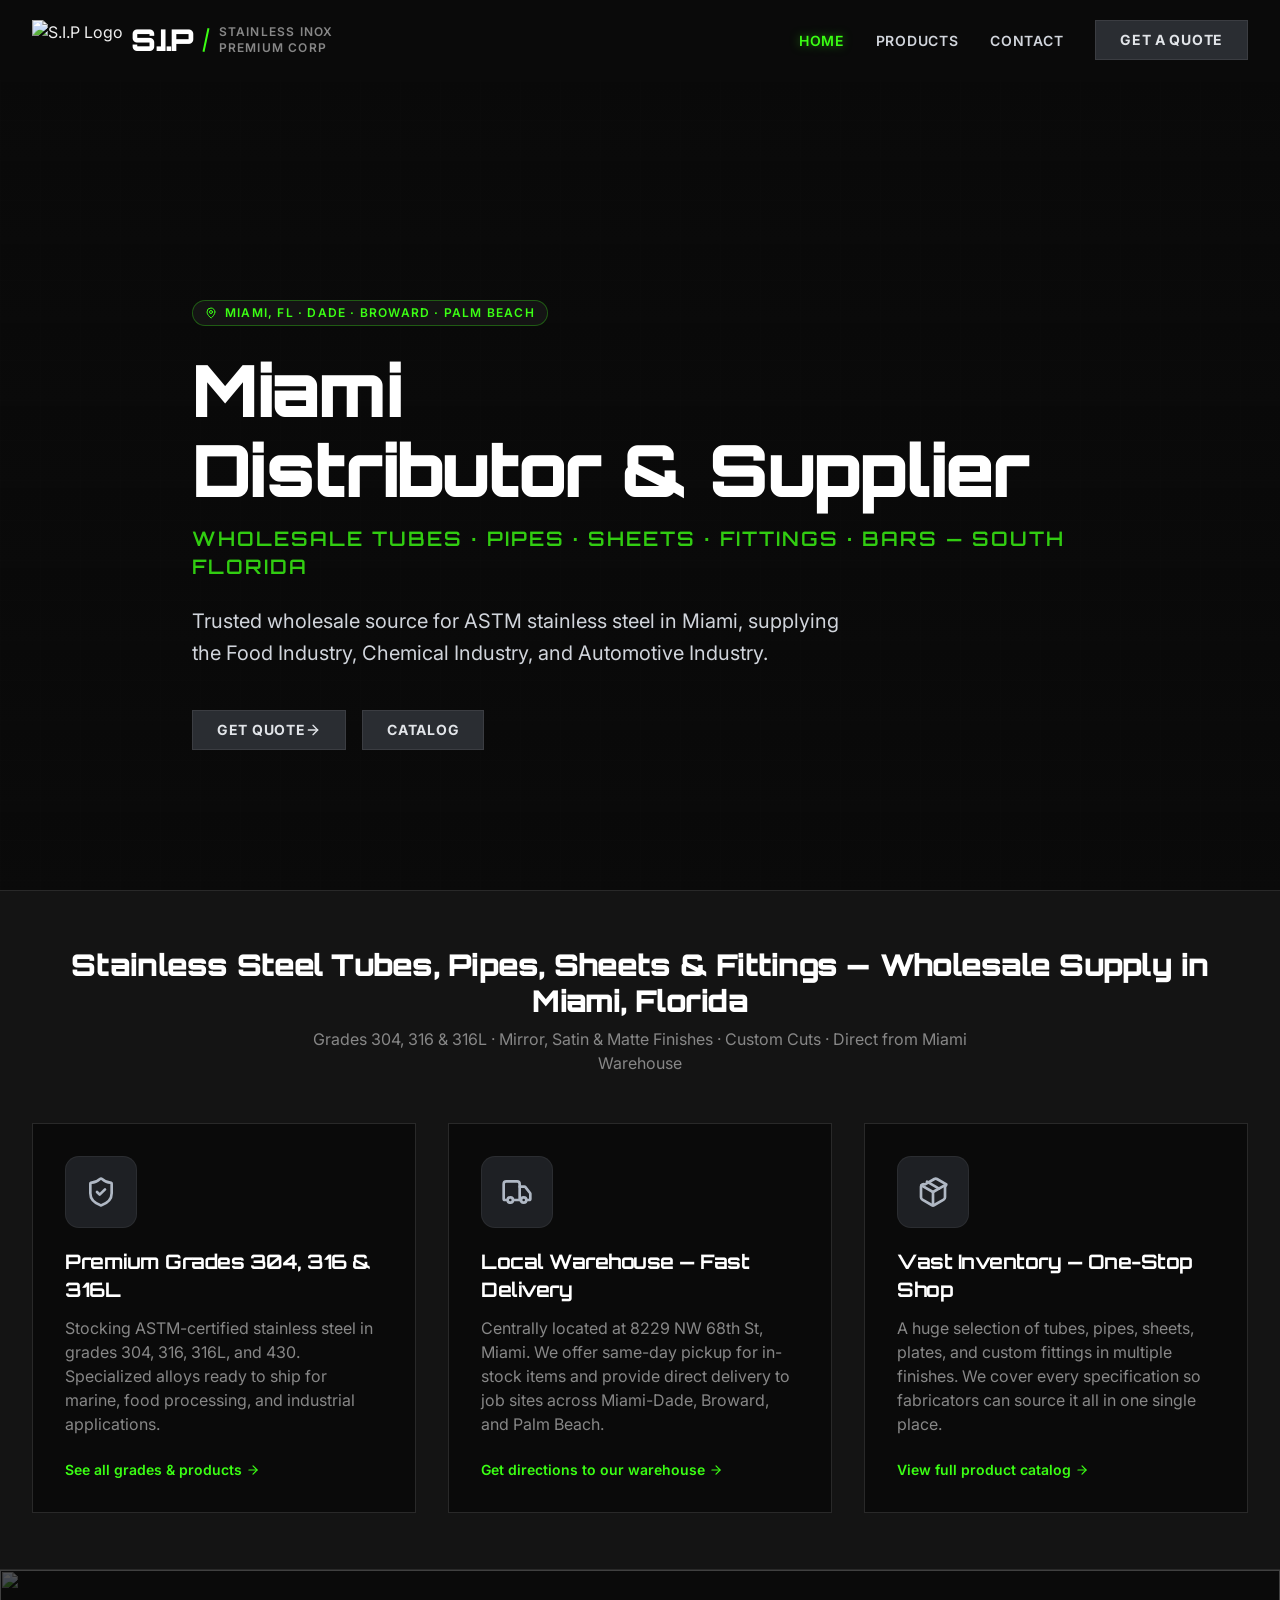
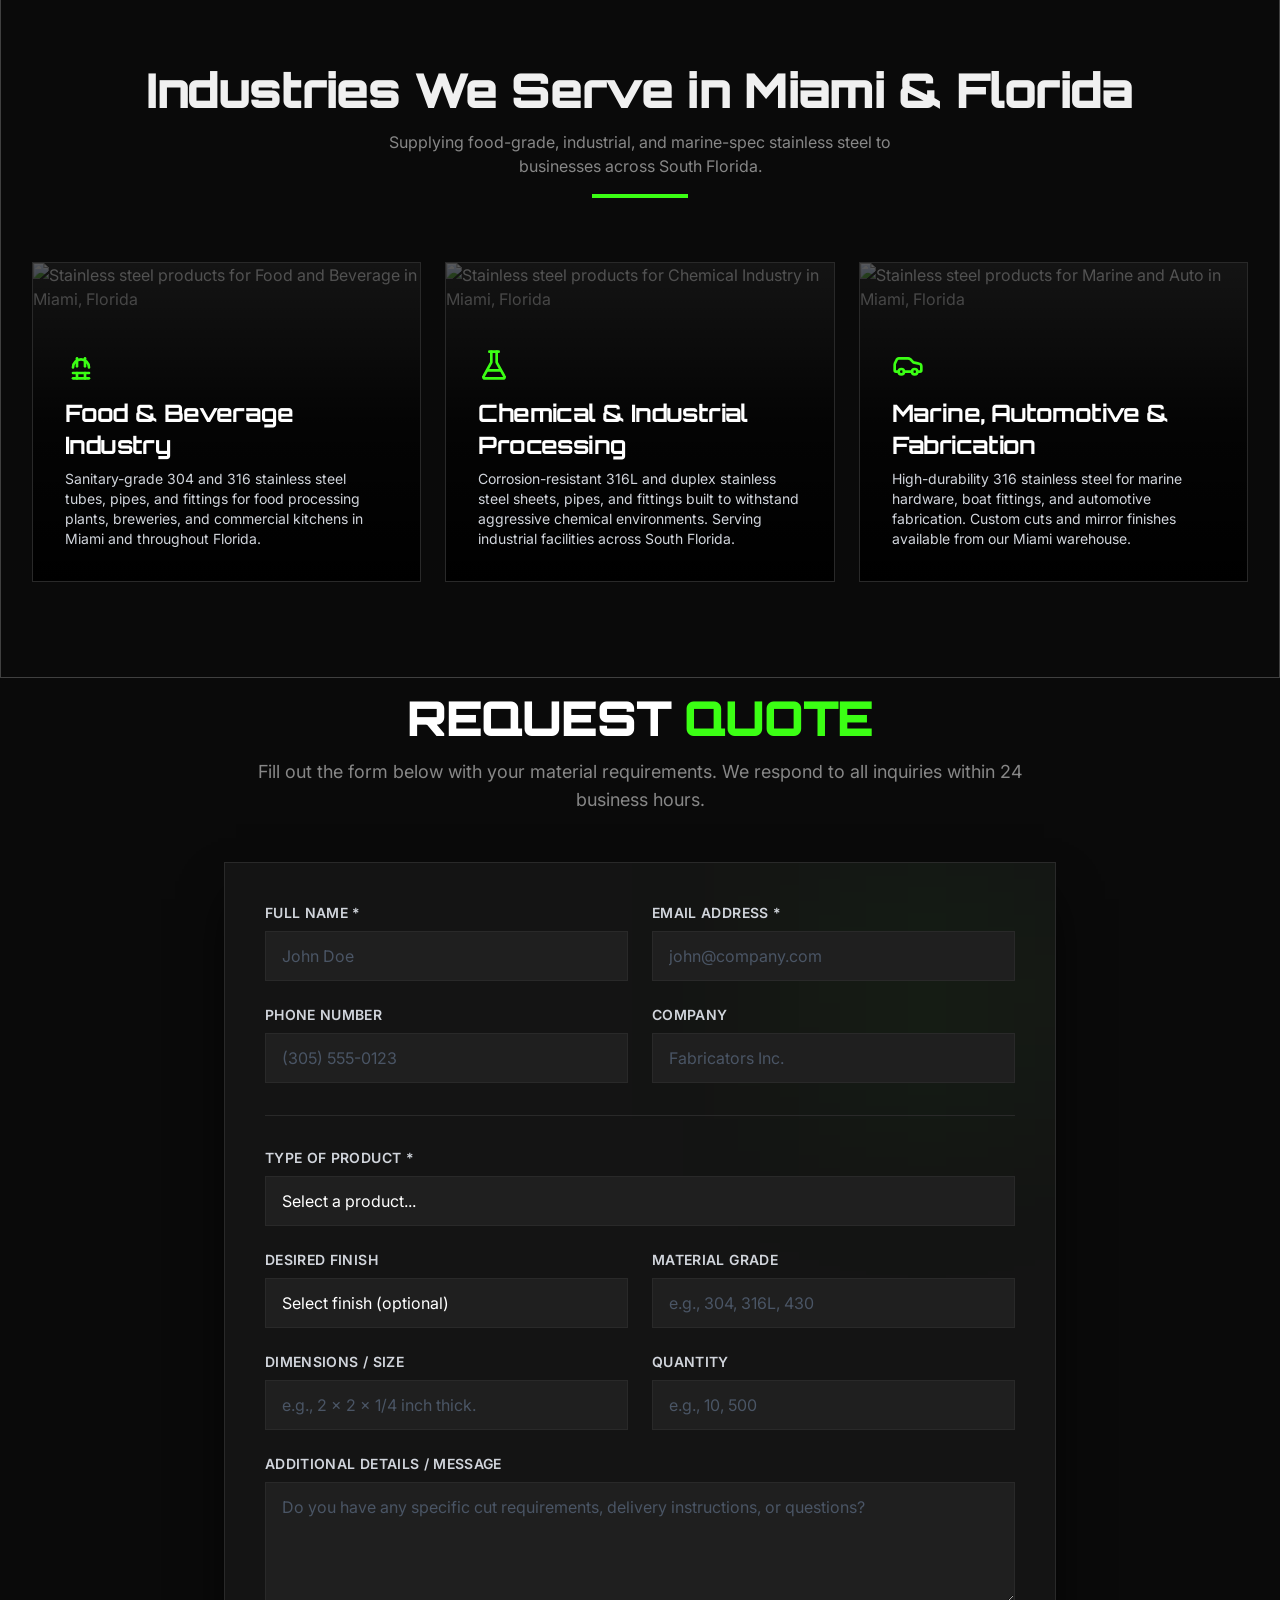
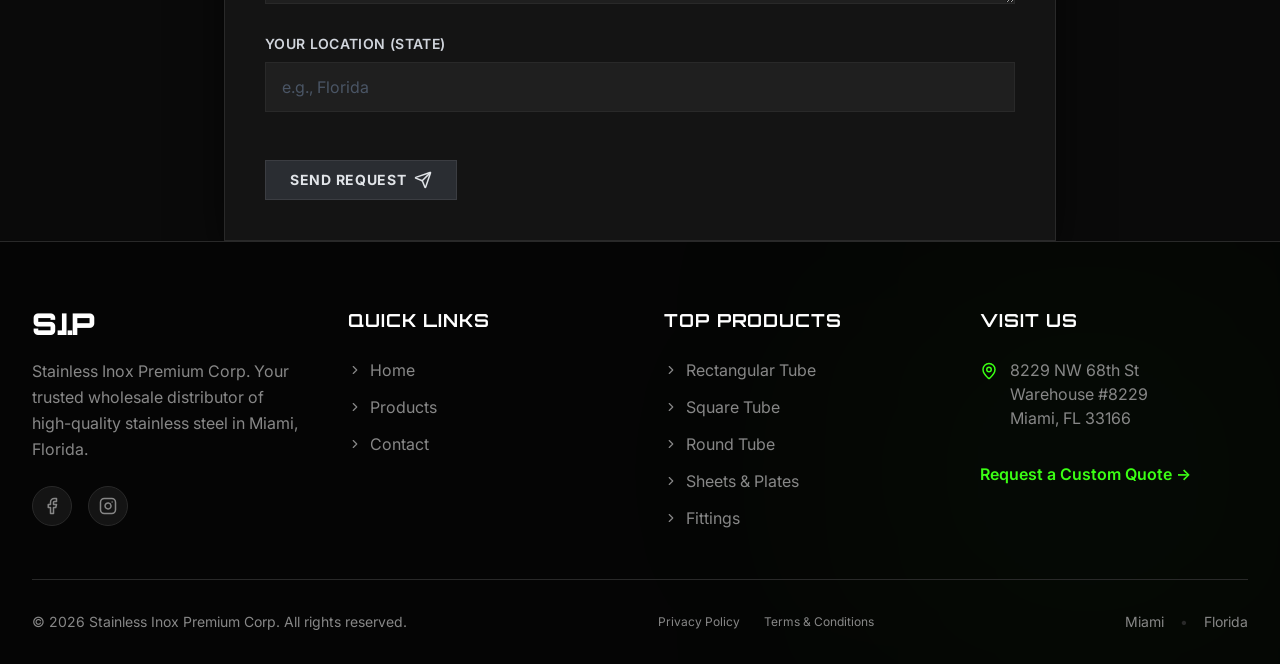
==== commit ec58c6bf: "Update form action to use Formspree" ====
--- a/index.html
+++ b/index.html
@@ -494,7 +494,7 @@
                                                         <div
                                                                 class="absolute top-0 right-0 w-64 h-64 bg-primary/5 blur-[100px] pointer-events-none">
                                                         </div>
-                                                        <form id="quote-form" action="https://formsubmit.co/stainlessinoxsale.felipegascon@gmail.com"
+                                                        <form id="quote-form" action="https://formspree.io/f/mojpalgd"
                                                                 method="POST" class="space-y-6 relative z-10">
                                                                 <input type="hidden" name="_subject"
                                                                         value="New Quote Request from S.I.P Website">
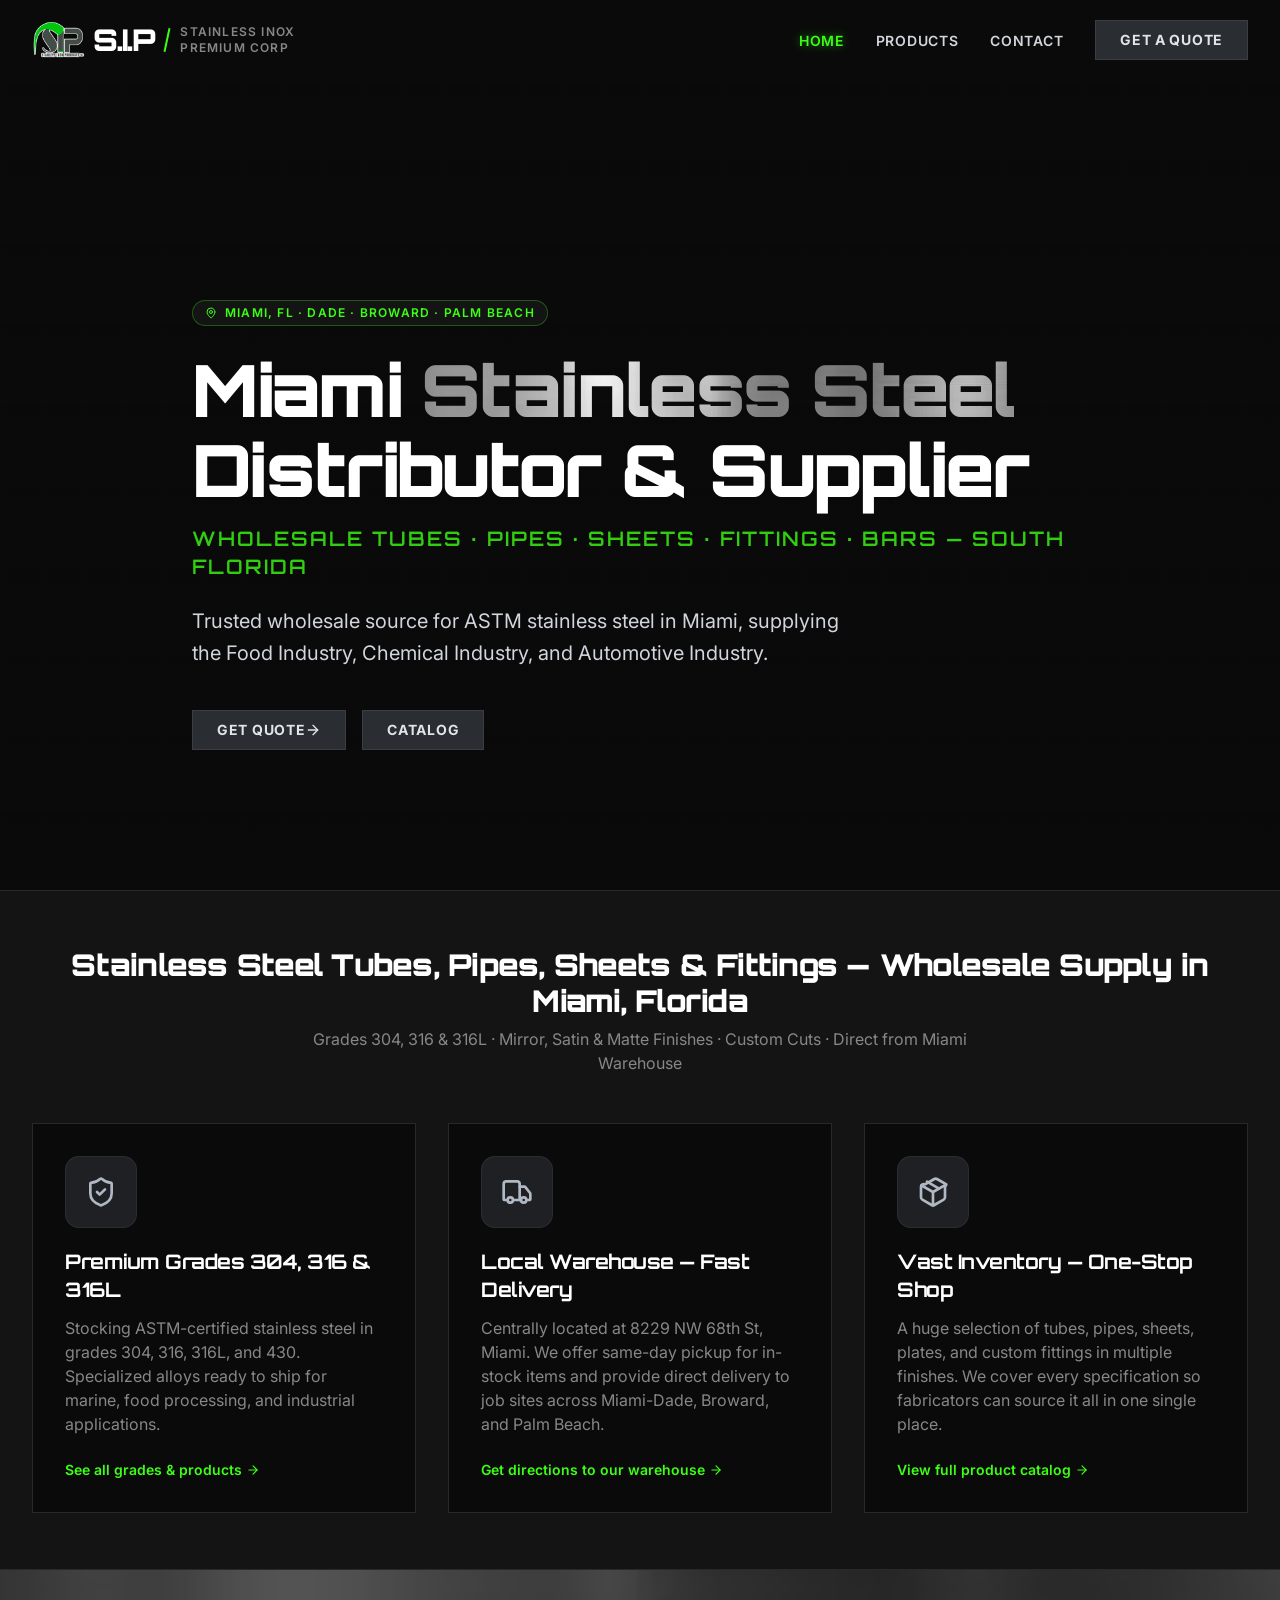
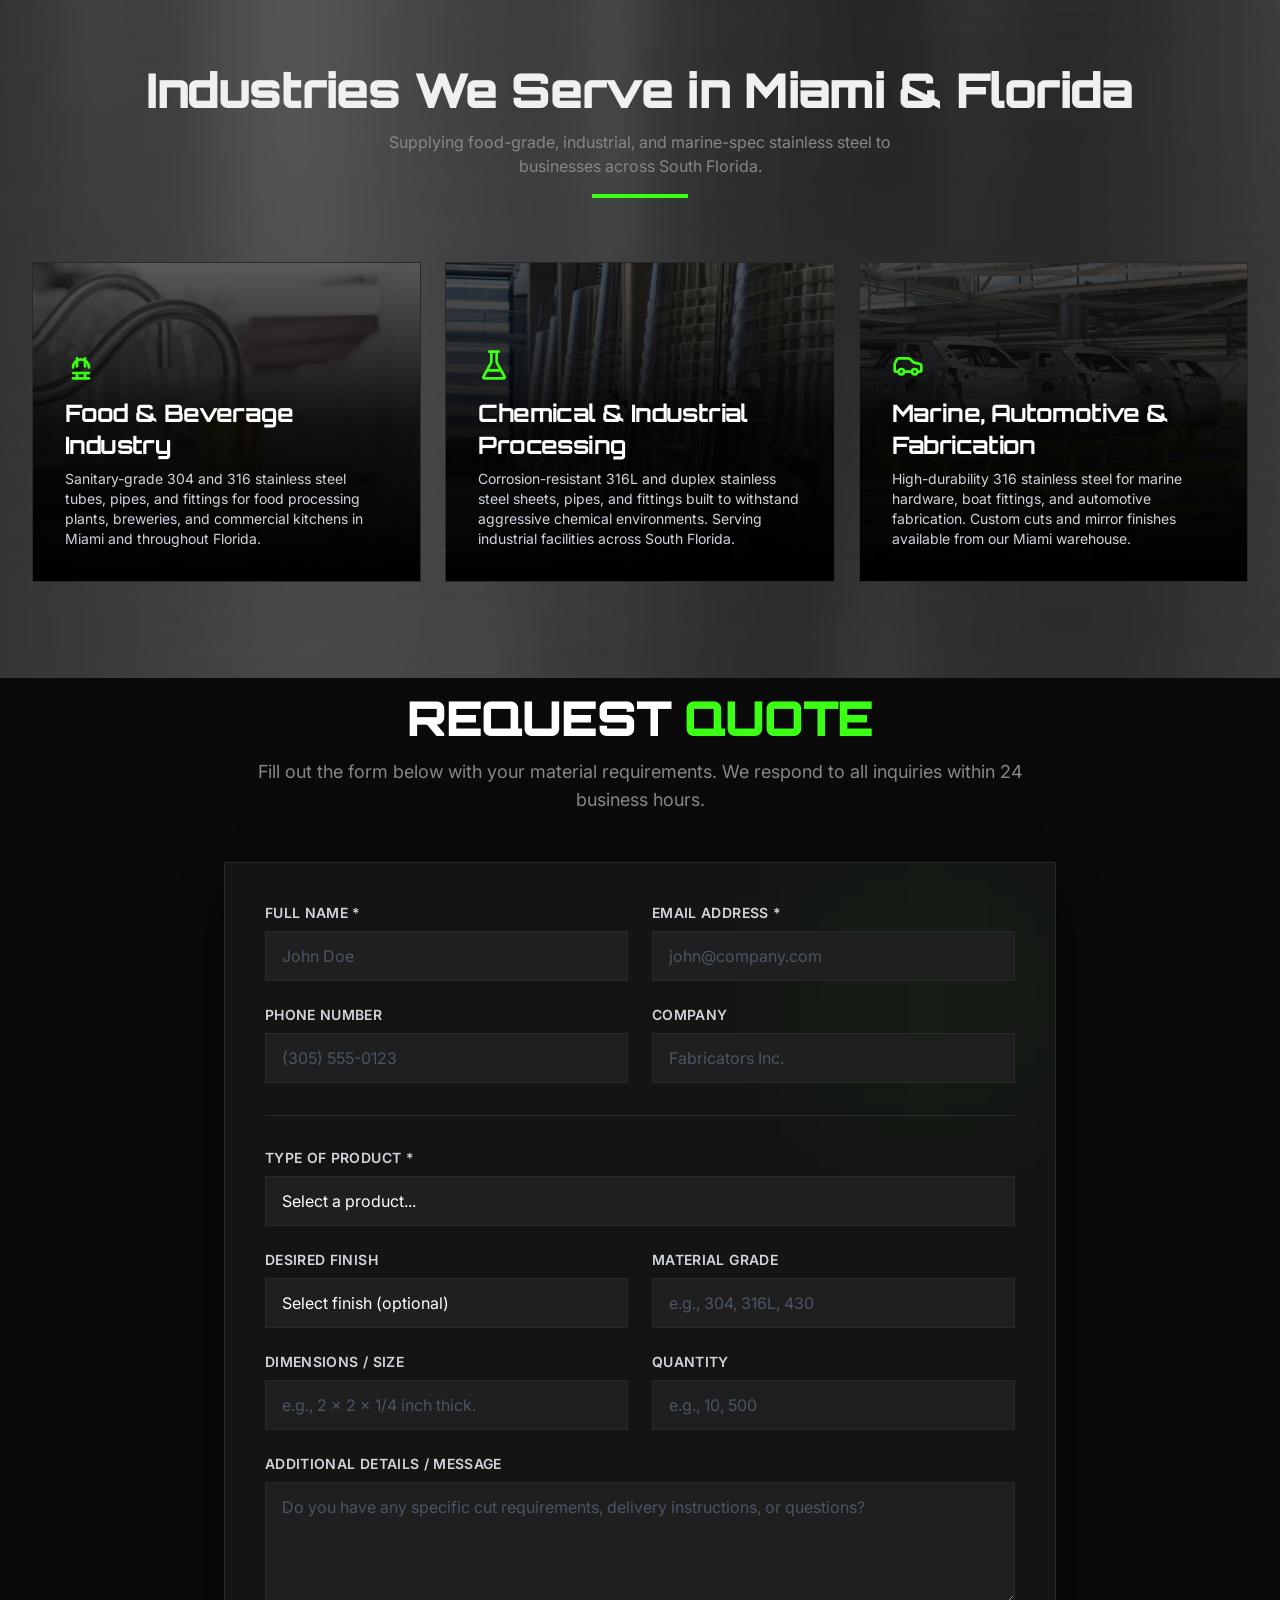
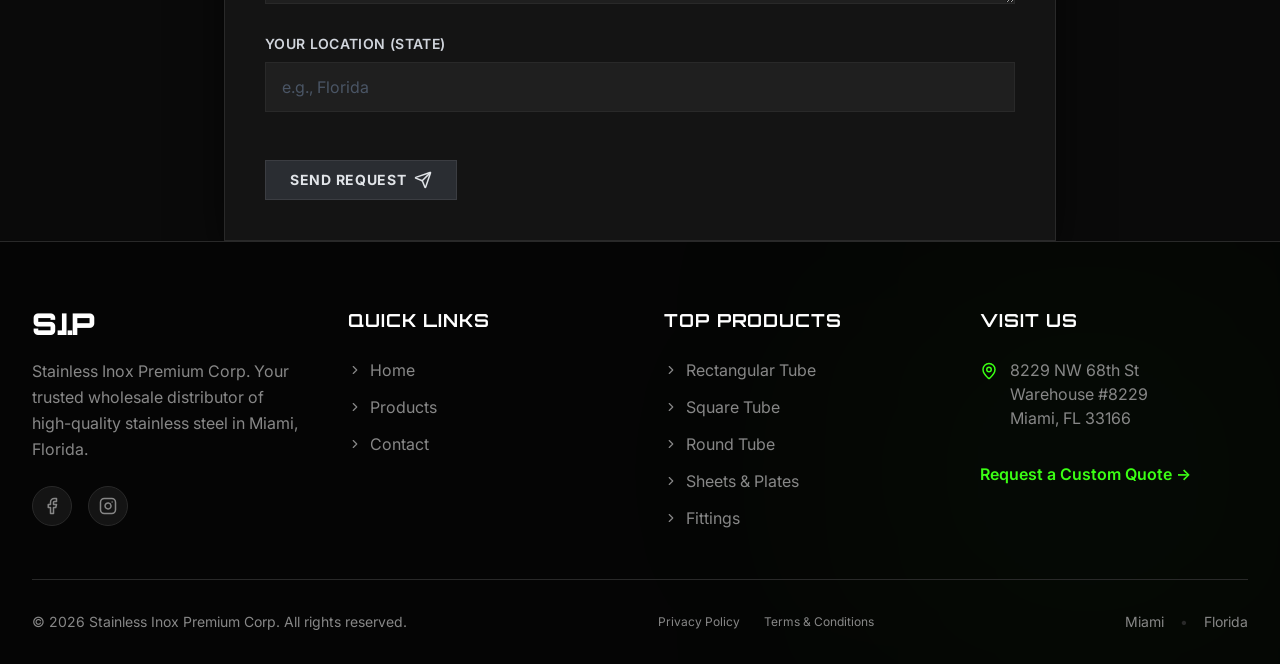
==== commit 07e8d198: "Update index.html" ====
--- a/index.html
+++ b/index.html
@@ -35,7 +35,7 @@
                 .steel-text {
                         background-image:
                                 linear-gradient(120deg, transparent 0%, transparent 40%, rgba(255, 255, 255, 0.8) 50%, transparent 60%, transparent 100%),
-                                url('assets/images/Fondo-acero-inoxidable.jpg');
+                                url('assets/images/Fondo-acero-inoxidable.webp');
                         background-size: 200% 100%, cover;
                         background-position: -100% 0, center;
                         background-repeat: no-repeat, no-repeat;
@@ -838,4 +838,4 @@
                 }
         </script>
 </body>
-</html>+</html>
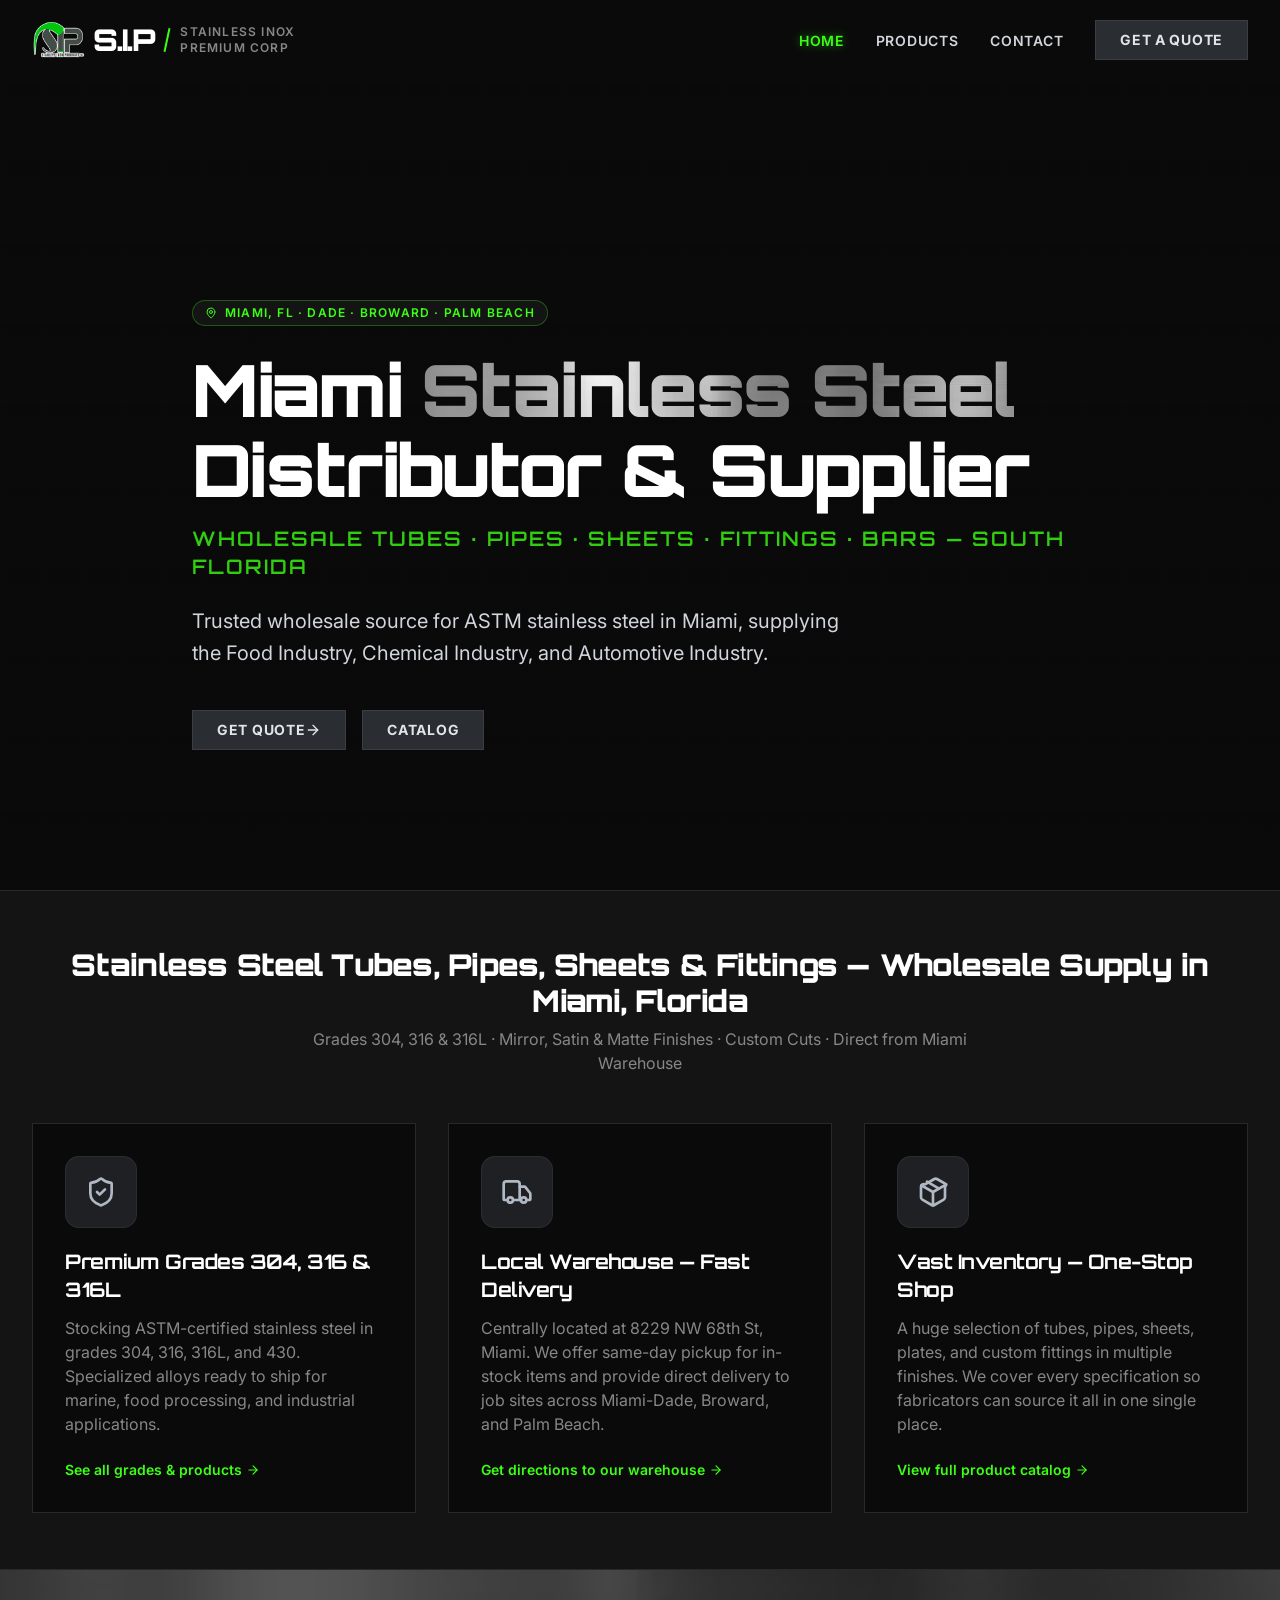
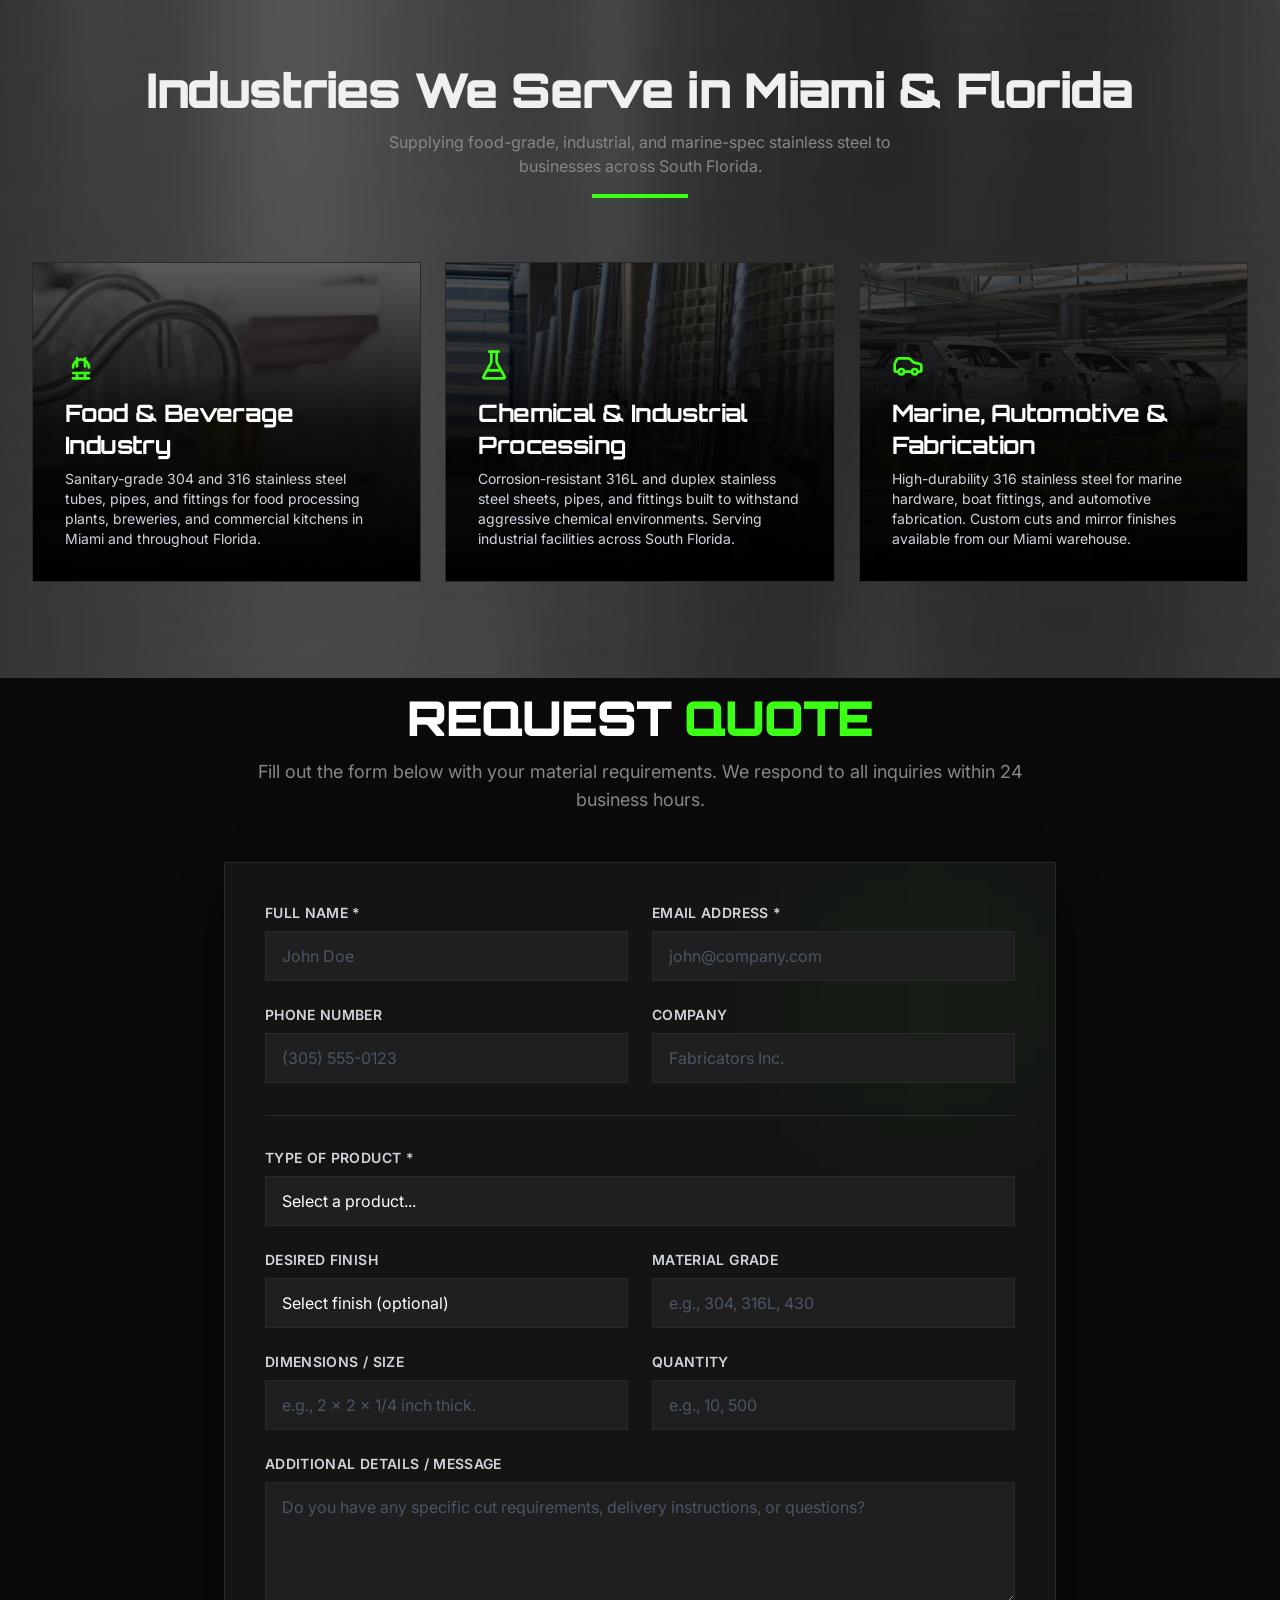
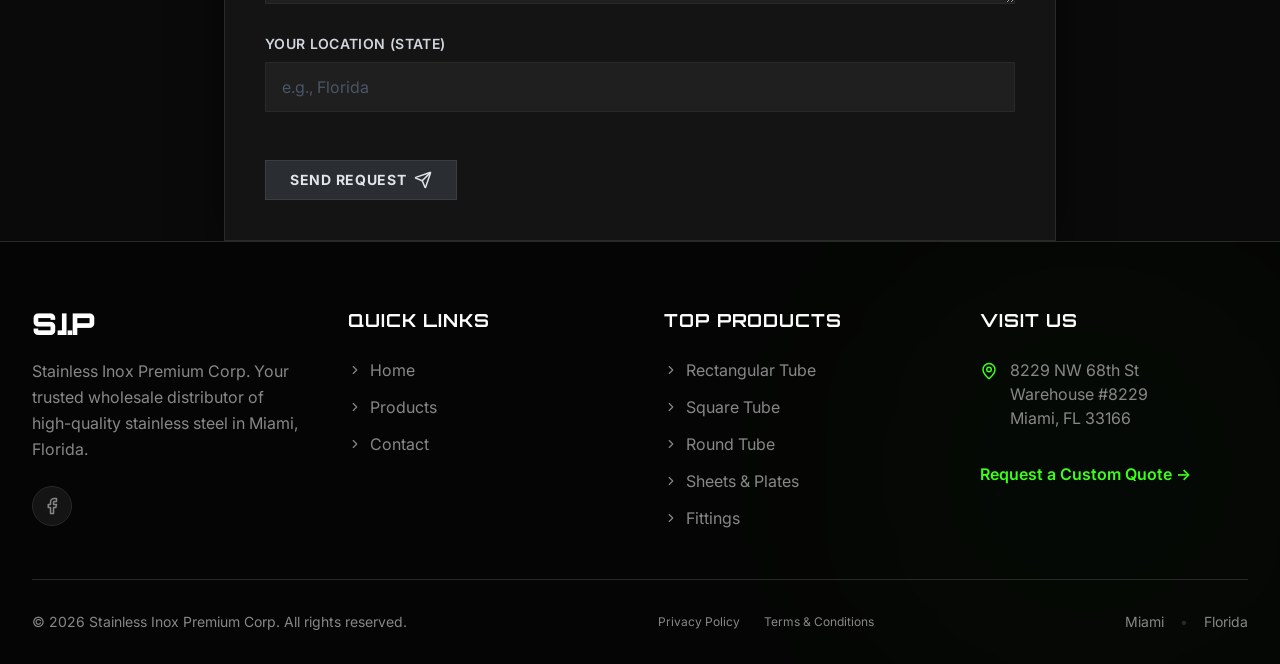
==== commit 7a3bce3b: "Update Facebook link and remove Instagram icon" ====
--- a/index.html
+++ b/index.html
@@ -73,7 +73,7 @@
                 <main class="flex-grow">
                         <div class="flex-grow flex flex-col" style="opacity: 1; filter: blur(0px);">
                                 <script
-                                        type="application/ld+json">{"@context":"https://schema.org","@type":"WholesaleStore","name":"Stainless Inox Premium Corp","alternateName":"S.I.P","description":"Wholesale distributor of stainless steel tubes, pipes, sheets, plates, and fittings in Miami, Florida serving the Food Industry, Chemical Industry, and Automotive Industry.","url":"https://stainlesssteelsip.com","telephone":"+1-786-555-0192","email":"sales@stainlesssteelsip.com","image":"https://stainlesssteelsip.comassets/images/hero-industrial.png","@id":"https://stainlesssteelsip.com","address":{"@type":"PostalAddress","streetAddress":"8229 NW 68th St, Warehouse #8229","addressLocality":"Miami","addressRegion":"FL","postalCode":"33166","addressCountry":"US"},"geo":{"@type":"GeoCoordinates","latitude":25.8361,"longitude":-80.3303},"openingHoursSpecification":[{"@type":"OpeningHoursSpecification","dayOfWeek":["Monday","Tuesday","Wednesday","Thursday","Friday"],"opens":"08:00","closes":"17:00"}],"areaServed":[{"@type":"City","name":"Miami"},{"@type":"AdministrativeArea","name":"Miami-Dade County"},{"@type":"AdministrativeArea","name":"Broward County"},{"@type":"AdministrativeArea","name":"Palm Beach County"},{"@type":"State","name":"Florida"}],"sameAs":["https://www.facebook.com/profile.php?id=61577009122899","https://www.instagram.com/stainlessinoxpremiumcorp"],"priceRange":"$$","currenciesAccepted":"USD","paymentAccepted":"Check, Wire Transfer, Credit Card","hasOfferCatalog":{"@type":"OfferCatalog","name":"Stainless Steel Products — Miami Wholesale","itemListElement":[{"@type":"Offer","itemOffered":{"@type":"Product","name":"Stainless Steel Rectangular Tube — Grades 304, 316, 316L"}},{"@type":"Offer","itemOffered":{"@type":"Product","name":"Stainless Steel Square Tube — Grades 304, 316, 316L"}},{"@type":"Offer","itemOffered":{"@type":"Product","name":"Stainless Steel Round Tube — Grades 304, 316, 316L"}},{"@type":"Offer","itemOffered":{"@type":"Product","name":"Stainless Steel Sheets & Plates — Grades 304, 316, 430"}},{"@type":"Offer","itemOffered":{"@type":"Product","name":"Stainless Steel Pipe — Schedule 10, 40, 80"}},{"@type":"Offer","itemOffered":{"@type":"Product","name":"Stainless Steel Fittings — Elbows, Tees, Flanges, Reducers"}},{"@type":"Offer","itemOffered":{"@type":"Product","name":"Stainless Steel Flat Bar & Angle Bar"}},{"@type":"Offer","itemOffered":{"@type":"Product","name":"Stainless Steel Round Bar & Hex Bar"}}]}}</script>
+                                        type="application/ld+json">{"@context":"https://schema.org","@type":"WholesaleStore","name":"Stainless Inox Premium Corp","alternateName":"S.I.P","description":"Wholesale distributor of stainless steel tubes, pipes, sheets, plates, and fittings in Miami, Florida serving the Food Industry, Chemical Industry, and Automotive Industry.","url":"https://stainlesssteelsip.com","telephone":"+1-786-555-0192","email":"sales@stainlesssteelsip.com","image":"https://stainlesssteelsip.com/assets/images/hero-industrial.png","@id":"https://stainlesssteelsip.com","address":{"@type":"PostalAddress","streetAddress":"8229 NW 68th St, Warehouse #8229","addressLocality":"Miami","addressRegion":"FL","postalCode":"33166","addressCountry":"US"},"geo":{"@type":"GeoCoordinates","latitude":25.8361,"longitude":-80.3303},"openingHoursSpecification":[{"@type":"OpeningHoursSpecification","dayOfWeek":["Monday","Tuesday","Wednesday","Thursday","Friday"],"opens":"08:00","closes":"17:00"}],"areaServed":[{"@type":"City","name":"Miami"},{"@type":"AdministrativeArea","name":"Miami-Dade County"},{"@type":"AdministrativeArea","name":"Broward County"},{"@type":"AdministrativeArea","name":"Palm Beach County"},{"@type":"State","name":"Florida"}],"sameAs":["https://www.facebook.com/profile.php?id=61576445425687"],"priceRange":"$$","currenciesAccepted":"USD","paymentAccepted":"Check, Wire Transfer, Credit Card","hasOfferCatalog":{"@type":"OfferCatalog","name":"Stainless Steel Products — Miami Wholesale","itemListElement":[{"@type":"Offer","itemOffered":{"@type":"Product","name":"Stainless Steel Rectangular Tube — Grades 304, 316, 316L"}},{"@type":"Offer","itemOffered":{"@type":"Product","name":"Stainless Steel Square Tube — Grades 304, 316, 316L"}},{"@type":"Offer","itemOffered":{"@type":"Product","name":"Stainless Steel Round Tube — Grades 304, 316, 316L"}},{"@type":"Offer","itemOffered":{"@type":"Product","name":"Stainless Steel Sheets & Plates — Grades 304, 316, 430"}},{"@type":"Offer","itemOffered":{"@type":"Product","name":"Stainless Steel Pipe — Schedule 10, 40, 80"}},{"@type":"Offer","itemOffered":{"@type":"Product","name":"Stainless Steel Fittings — Elbows, Tees, Flanges, Reducers"}},{"@type":"Offer","itemOffered":{"@type":"Product","name":"Stainless Steel Flat Bar & Angle Bar"}},{"@type":"Offer","itemOffered":{"@type":"Product","name":"Stainless Steel Round Bar & Hex Bar"}}]}}</script>
                                 <section class="relative min-h-[90vh] flex items-center justify-center overflow-hidden"
                                         aria-label="Stainless Steel Wholesale Distributor Miami — Hero">
                                         <style>
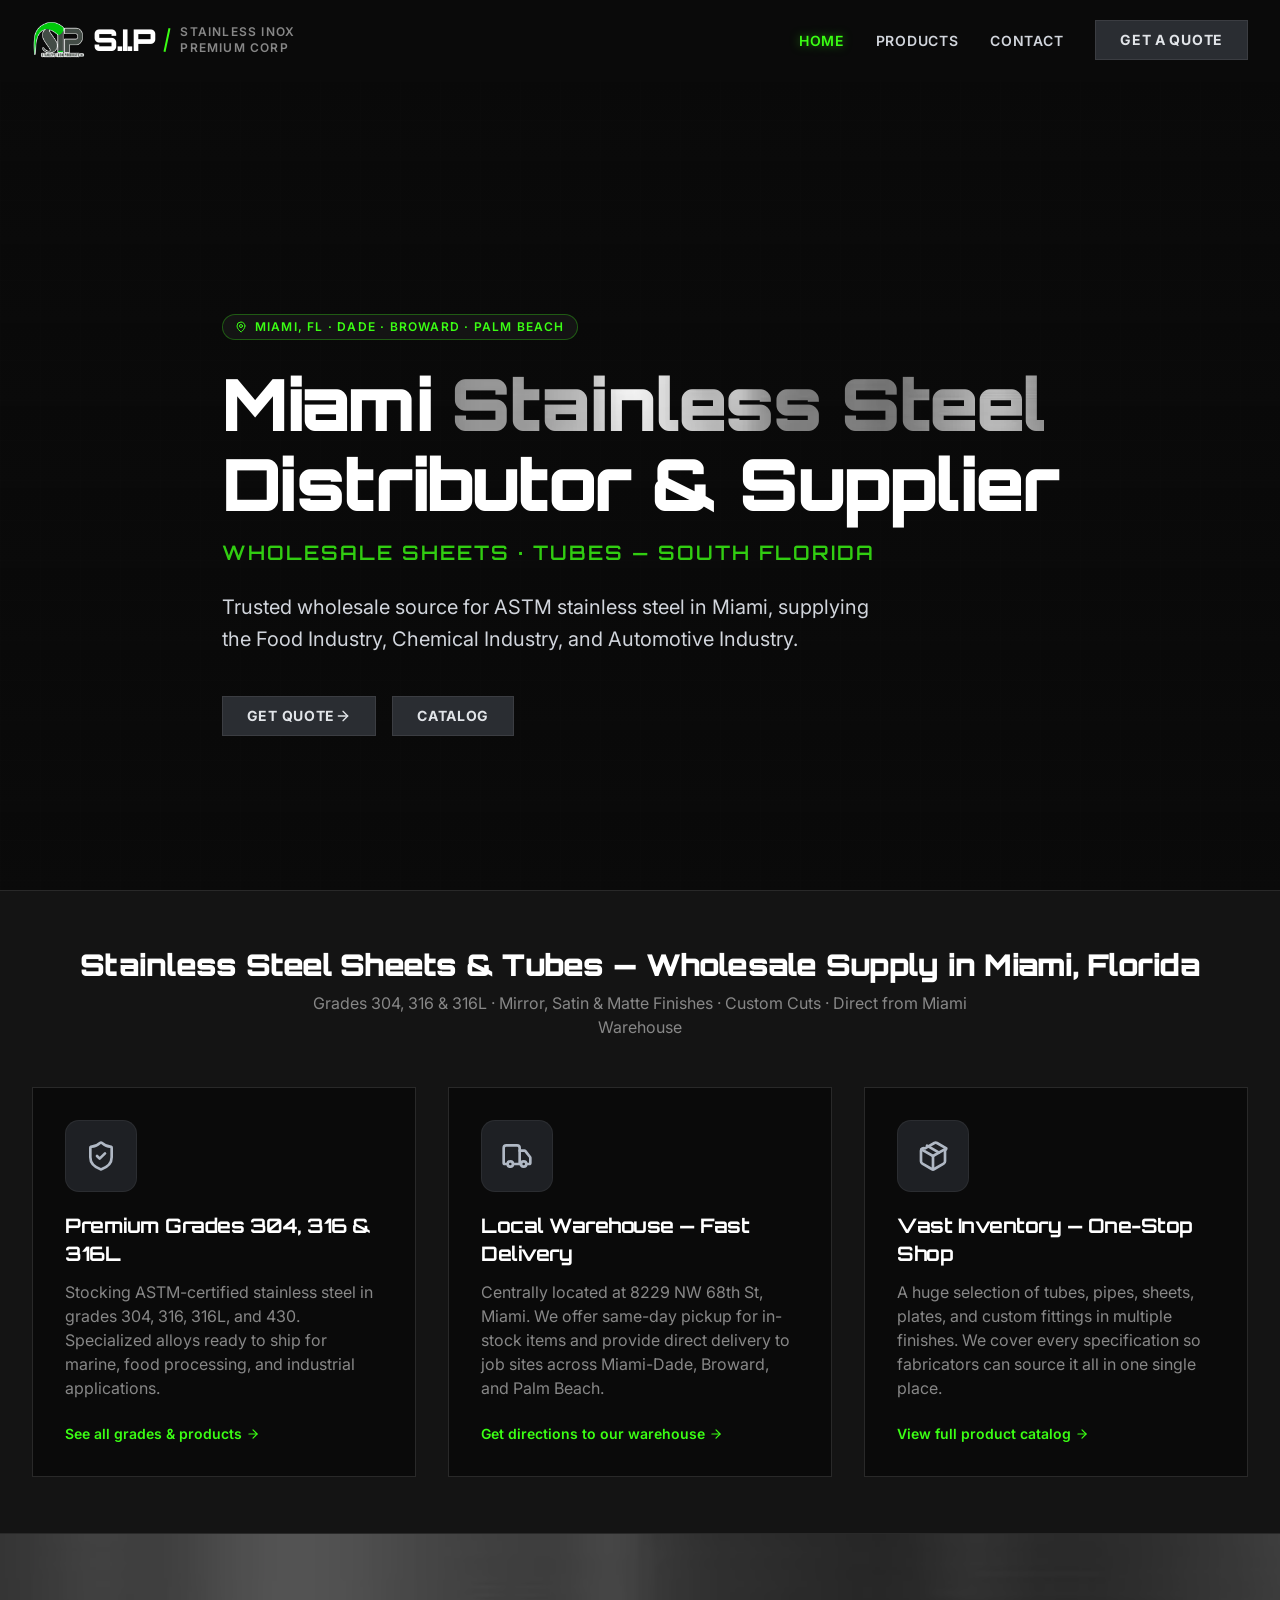
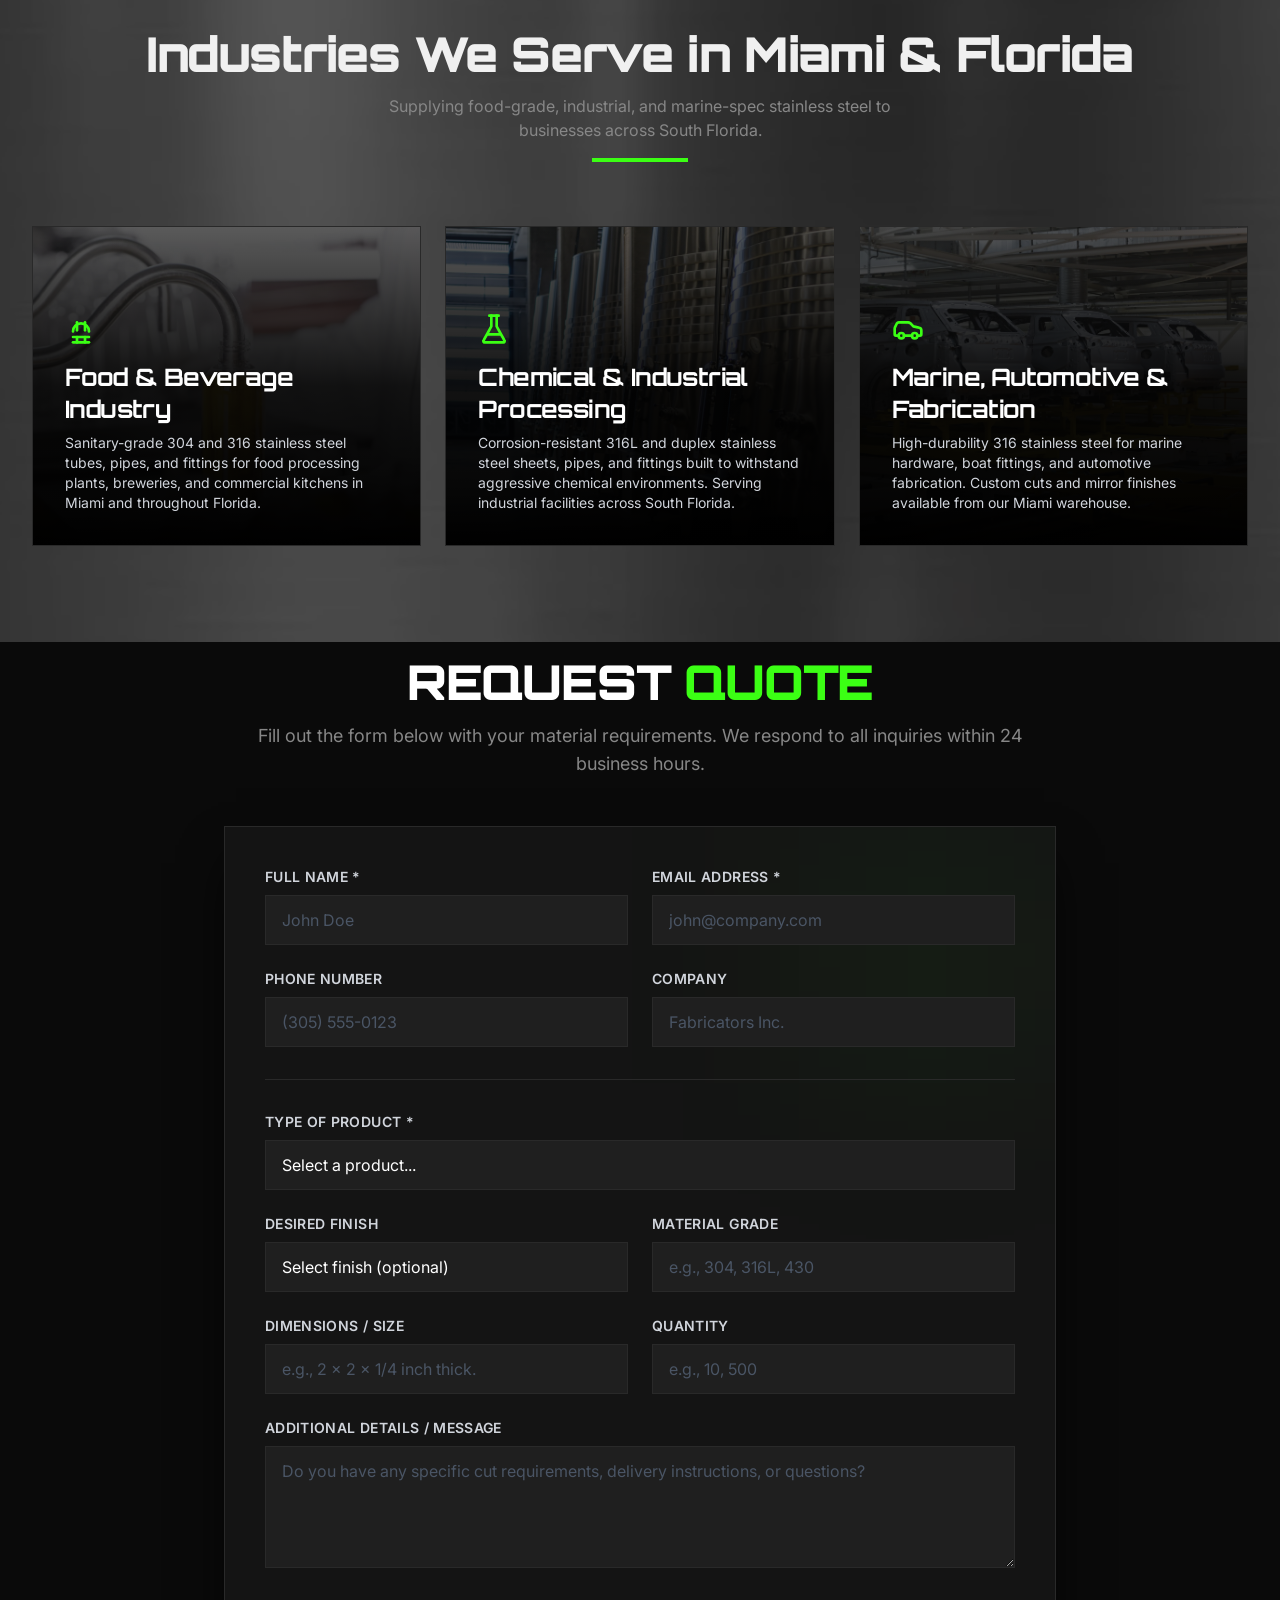
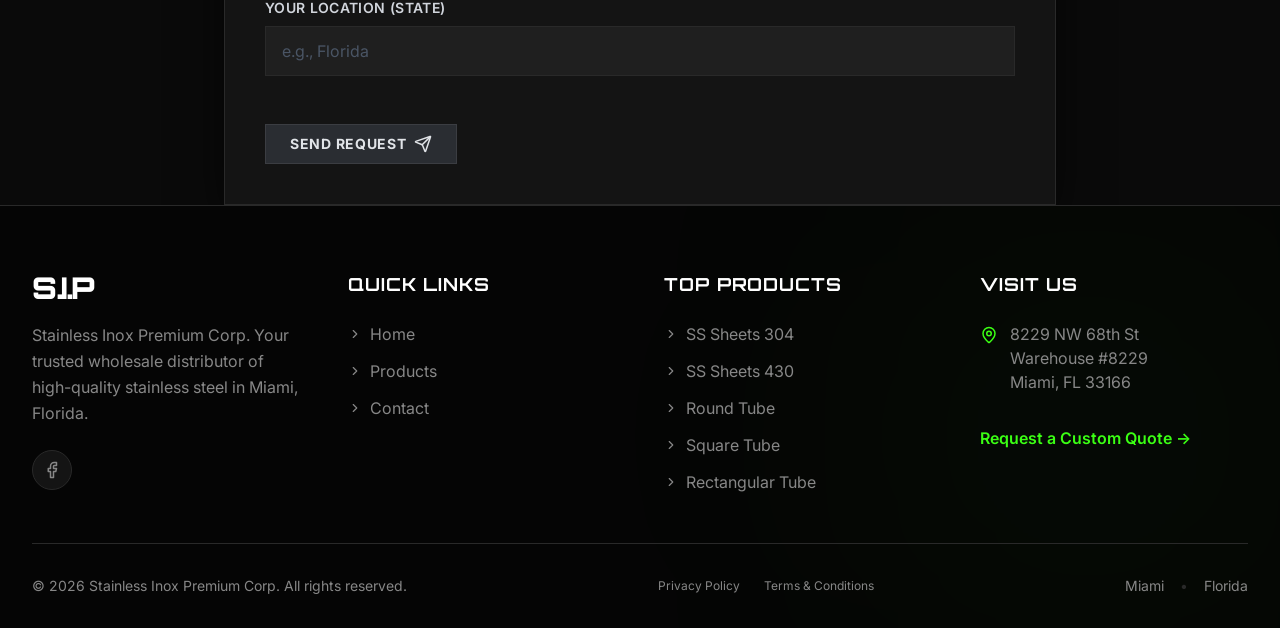
==== commit 71e740b5: "Update product catalog: 7 specific products with marketing descriptions and technical specs - Remove" ====
--- a/index.html
+++ b/index.html
@@ -16,7 +16,7 @@
         <meta name="viewport" content="width=device-width, initial-scale=1.0">
         <title> Wholesale Stainless Steel Supplier in Miami | SIP Corp </title>
         <meta name="description"
-                content="Leading wholesale distributor of premium stainless steel in Miami, FL. We supply tubes, plates, sheets, and fittings primarily for the Food Industry, Chemical Industry, and Automotive Industry. Get a quote today!">
+                content="Leading wholesale distributor of premium stainless steel in Miami, FL. We supply sheets (304 &amp; 430) and ornamental tubes for the Food Industry, Chemical Industry, and Automotive Industry. Get a quote today!">
         <meta name="keywords"
                 content="stainless steel supplier, wholesale stainless steel Miami, stainless steel distributor Florida, stainless steel tubes, stainless steel plates, marine grade stainless steel, 316L, 304, stainless inox premium corp">
         <meta name="robots" content="index, follow">
@@ -73,7 +73,7 @@
                 <main class="flex-grow">
                         <div class="flex-grow flex flex-col" style="opacity: 1; filter: blur(0px);">
                                 <script
-                                        type="application/ld+json">{"@context":"https://schema.org","@type":"WholesaleStore","name":"Stainless Inox Premium Corp","alternateName":"S.I.P","description":"Wholesale distributor of stainless steel tubes, pipes, sheets, plates, and fittings in Miami, Florida serving the Food Industry, Chemical Industry, and Automotive Industry.","url":"https://stainlesssteelsip.com","telephone":"+1-786-555-0192","email":"sales@stainlesssteelsip.com","image":"https://stainlesssteelsip.com/assets/images/hero-industrial.png","@id":"https://stainlesssteelsip.com","address":{"@type":"PostalAddress","streetAddress":"8229 NW 68th St, Warehouse #8229","addressLocality":"Miami","addressRegion":"FL","postalCode":"33166","addressCountry":"US"},"geo":{"@type":"GeoCoordinates","latitude":25.8361,"longitude":-80.3303},"openingHoursSpecification":[{"@type":"OpeningHoursSpecification","dayOfWeek":["Monday","Tuesday","Wednesday","Thursday","Friday"],"opens":"08:00","closes":"17:00"}],"areaServed":[{"@type":"City","name":"Miami"},{"@type":"AdministrativeArea","name":"Miami-Dade County"},{"@type":"AdministrativeArea","name":"Broward County"},{"@type":"AdministrativeArea","name":"Palm Beach County"},{"@type":"State","name":"Florida"}],"sameAs":["https://www.facebook.com/profile.php?id=61576445425687"],"priceRange":"$$","currenciesAccepted":"USD","paymentAccepted":"Check, Wire Transfer, Credit Card","hasOfferCatalog":{"@type":"OfferCatalog","name":"Stainless Steel Products — Miami Wholesale","itemListElement":[{"@type":"Offer","itemOffered":{"@type":"Product","name":"Stainless Steel Rectangular Tube — Grades 304, 316, 316L"}},{"@type":"Offer","itemOffered":{"@type":"Product","name":"Stainless Steel Square Tube — Grades 304, 316, 316L"}},{"@type":"Offer","itemOffered":{"@type":"Product","name":"Stainless Steel Round Tube — Grades 304, 316, 316L"}},{"@type":"Offer","itemOffered":{"@type":"Product","name":"Stainless Steel Sheets & Plates — Grades 304, 316, 430"}},{"@type":"Offer","itemOffered":{"@type":"Product","name":"Stainless Steel Pipe — Schedule 10, 40, 80"}},{"@type":"Offer","itemOffered":{"@type":"Product","name":"Stainless Steel Fittings — Elbows, Tees, Flanges, Reducers"}},{"@type":"Offer","itemOffered":{"@type":"Product","name":"Stainless Steel Flat Bar & Angle Bar"}},{"@type":"Offer","itemOffered":{"@type":"Product","name":"Stainless Steel Round Bar & Hex Bar"}}]}}</script>
+                                        type="application/ld+json">{"@context":"https://schema.org","@type":"WholesaleStore","name":"Stainless Inox Premium Corp","alternateName":"S.I.P","description":"Wholesale distributor of stainless steel sheets, round tubes, square tubes, and rectangular tubes in Miami, Florida serving the Food Industry, Chemical Industry, and Automotive Industry.","url":"https://stainlesssteelsip.com","telephone":"+1-786-555-0192","email":"sales@stainlesssteelsip.com","image":"https://stainlesssteelsip.com/assets/images/hero-industrial.png","@id":"https://stainlesssteelsip.com","address":{"@type":"PostalAddress","streetAddress":"8229 NW 68th St, Warehouse #8229","addressLocality":"Miami","addressRegion":"FL","postalCode":"33166","addressCountry":"US"},"geo":{"@type":"GeoCoordinates","latitude":25.8361,"longitude":-80.3303},"openingHoursSpecification":[{"@type":"OpeningHoursSpecification","dayOfWeek":["Monday","Tuesday","Wednesday","Thursday","Friday"],"opens":"08:00","closes":"17:00"}],"areaServed":[{"@type":"City","name":"Miami"},{"@type":"AdministrativeArea","name":"Miami-Dade County"},{"@type":"AdministrativeArea","name":"Broward County"},{"@type":"AdministrativeArea","name":"Palm Beach County"},{"@type":"State","name":"Florida"}],"sameAs":["https://www.facebook.com/profile.php?id=61576445425687"],"priceRange":"$$","currenciesAccepted":"USD","paymentAccepted":"Check, Wire Transfer, Credit Card","hasOfferCatalog":{"@type":"OfferCatalog","name":"Stainless Steel Products — Miami Wholesale","itemListElement":[{"@type":"Offer","itemOffered":{"@type":"Product","name":"Stainless Steel Sheets 304 — BA Mirror Finish"}},{"@type":"Offer","itemOffered":{"@type":"Product","name":"Stainless Steel Sheets 430 — #4 Brushed Finish"}},{"@type":"Offer","itemOffered":{"@type":"Product","name":"Stainless Steel Sheets 304 — 2B Matte Finish"}},{"@type":"Offer","itemOffered":{"@type":"Product","name":"Stainless Steel Sheets 304 — #4 Brushed Finish"}},{"@type":"Offer","itemOffered":{"@type":"Product","name":"Stainless Steel Round Tube — Ornamental G180"}},{"@type":"Offer","itemOffered":{"@type":"Product","name":"Stainless Steel Square Tube — Ornamental"}},{"@type":"Offer","itemOffered":{"@type":"Product","name":"Stainless Steel Rectangular Tube"}}]}}</script>
                                 <section class="relative min-h-[90vh] flex items-center justify-center overflow-hidden"
                                         aria-label="Stainless Steel Wholesale Distributor Miami — Hero">
                                         <style>
@@ -170,8 +170,7 @@
                                                                         class="text-white">Distributor &amp;
                                                                         Supplier</span></h1>
                                                         <h2 class="text-lg md:text-xl font-semibold text-primary/80 uppercase tracking-widest mb-6"
-                                                                style="opacity: 1; transform: none;">Wholesale Tubes ·
-                                                                Pipes · Sheets · Fittings · Bars — South Florida</h2>
+                                                                style="opacity: 1; transform: none;">Wholesale Sheets · Tubes — South Florida</h2>
                                                         <p class="text-lg md:text-xl text-gray-300 mb-10 max-w-2xl leading-relaxed"
                                                                 style="opacity: 1; transform: none;">Trusted wholesale
                                                                 source for ASTM stainless steel in Miami, supplying the
@@ -204,7 +203,7 @@
                                                 <div class="text-center mb-12">
                                                         <h2
                                                                 class="text-2xl md:text-3xl font-black font-display text-white mb-2">
-                                                                Stainless Steel Tubes, Pipes, Sheets &amp; Fittings —
+                                                                Stainless Steel Sheets &amp; Tubes —
                                                                 Wholesale Supply in Miami, Florida</h2>
                                                         <p
                                                                 class="text-muted-foreground max-w-2xl mx-auto text-sm md:text-base">
@@ -557,71 +556,15 @@
                                                                                 </label><select name="productType" id="product-type"
                                                                                         required
                                                                                         class="w-full bg-input border border-border px-4 py-3 text-white focus:outline-none focus:border-primary focus:ring-1 focus:ring-primary transition-all appearance-none">
-                                                                                        <option value="">
-
-                                                                                                Select a product...
-
-                                                                                        </option>
-                                                                                        <option
-                                                                                                value="rectangular-tube">
-
-                                                                                                Rectangular Tube
-
-                                                                                        </option>
-                                                                                        <option value="square-tube">
-
-                                                                                                Square Tube
-
-
-                                                                                        </option>
-                                                                                        <option value="round-tube">
-
-                                                                                                Round Tube
-
-
-                                                                                        </option>
-                                                                                        <option value="sheet-plate">
-
-                                                                                                Sheet / Plate
-
-                                                                                        </option>
-                                                                                        <option value="angle-bar">
-
-                                                                                                Angle Bar
-
-
-                                                                                        </option>
-                                                                                        <option value="flat-bar">
-
-                                                                                                Flat Bar
-
-
-                                                                                        </option>
-                                                                                        <option value="round-bar">
-
-                                                                                                Round Bar
-
-
-                                                                                        </option>
-                                                                                        <option value="hex-bar">
-
-                                                                                                Hex Bar
-
-                                                                                        </option>
-                                                                                        <option value="pipe">
-
-                                                                                                Pipe
-                                                                                        </option>
-                                                                                        <option value="fittings">
-
-                                                                                                Fittings
-
-
-                                                                                        </option>
-                                                                                        <option value="other">
-
-                                                                                                Other
-                                                                                        </option>
+                                                                                        <option value="">Select a product...</option>
+                                                                                        <option value="sheet-304-ba-mirror">SS Sheet 304 — BA Mirror</option>
+                                                                                        <option value="sheet-430-no4">SS Sheet 430 — #4 Finish</option>
+                                                                                        <option value="sheet-304-2b">SS Sheet 304 — 2B Finish</option>
+                                                                                        <option value="sheet-304-no4">SS Sheet 304 — #4 Finish</option>
+                                                                                        <option value="round-tube-g180">Round Tube — Ornamental G180</option>
+                                                                                        <option value="square-tube-ornamental">Square Tube — Ornamental</option>
+                                                                                        <option value="rectangular-tube">Rectangular Tube</option>
+                                                                                        <option value="other">Other</option>
                                                                                 </select></div>
                                                                         <div><label for="desired-finish"
                                                                                         class="block text-sm font-semibold text-gray-300 mb-2 uppercase tracking-wide">
